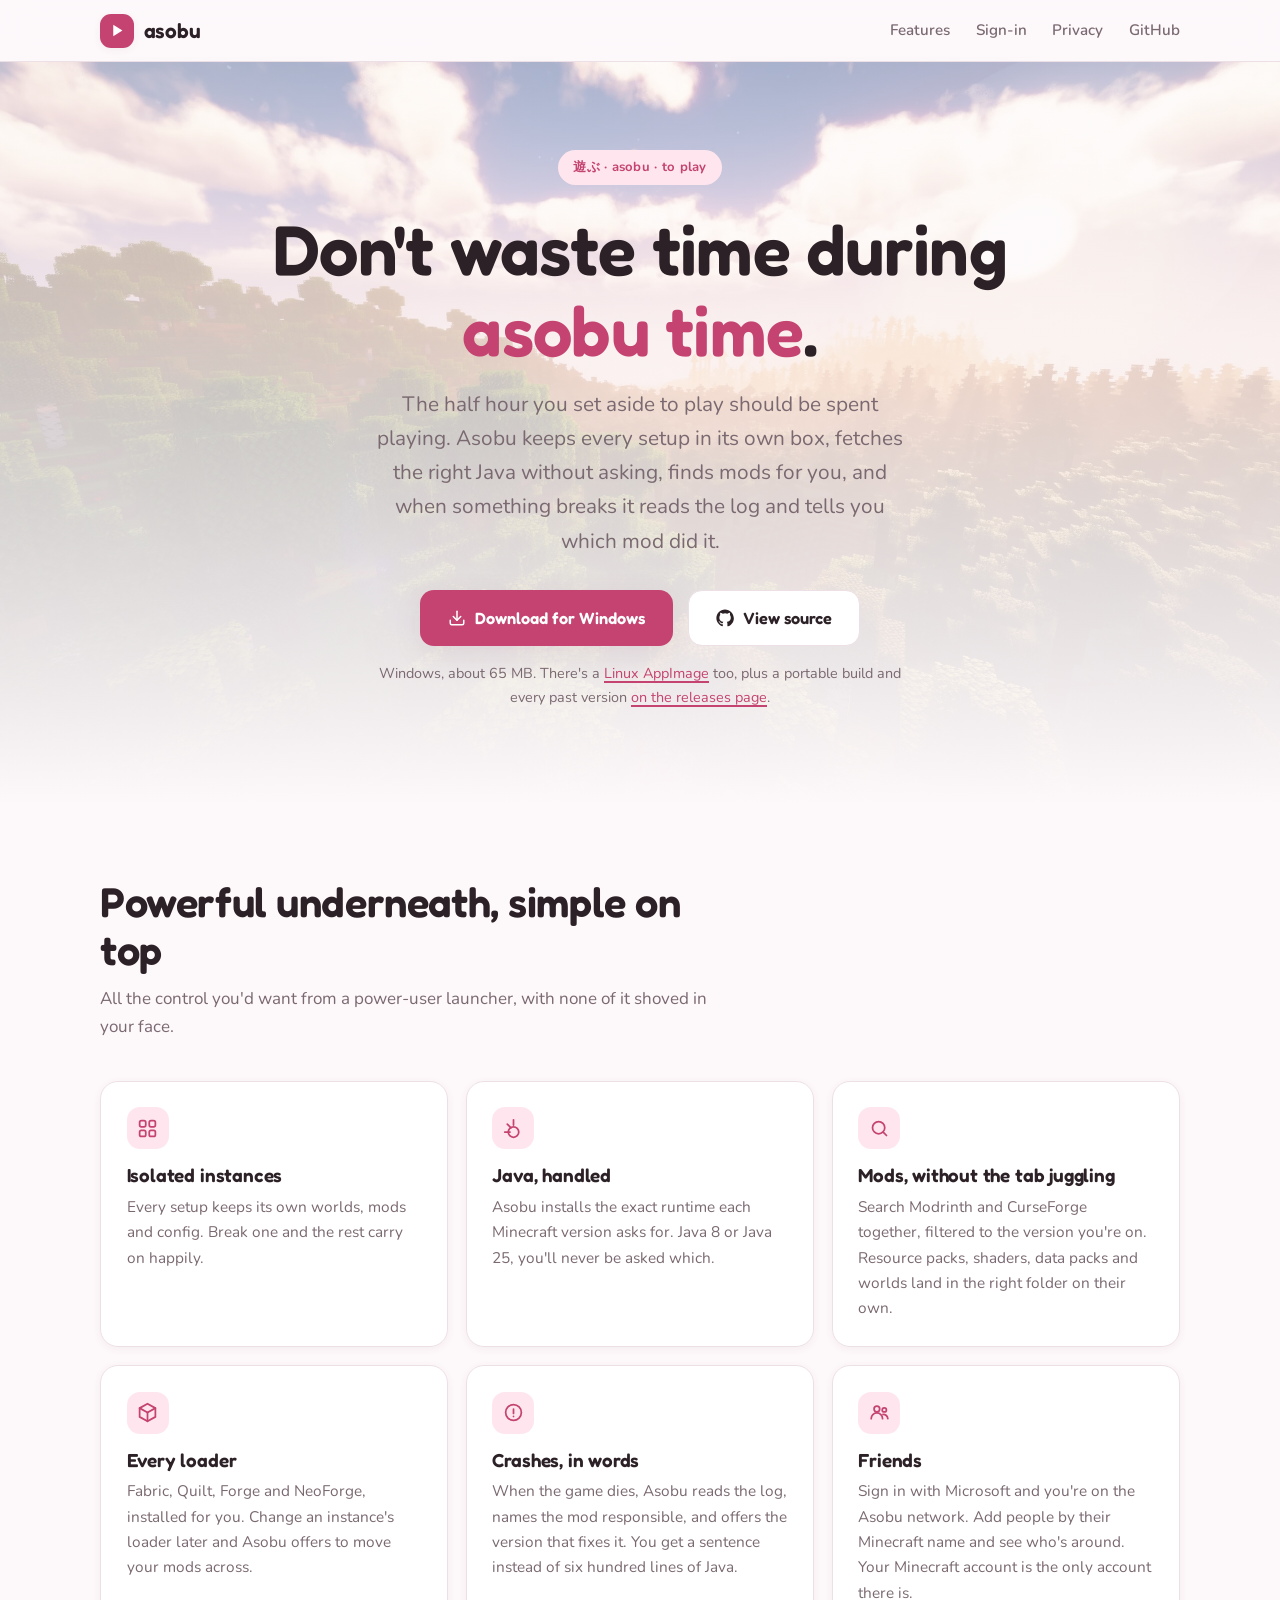
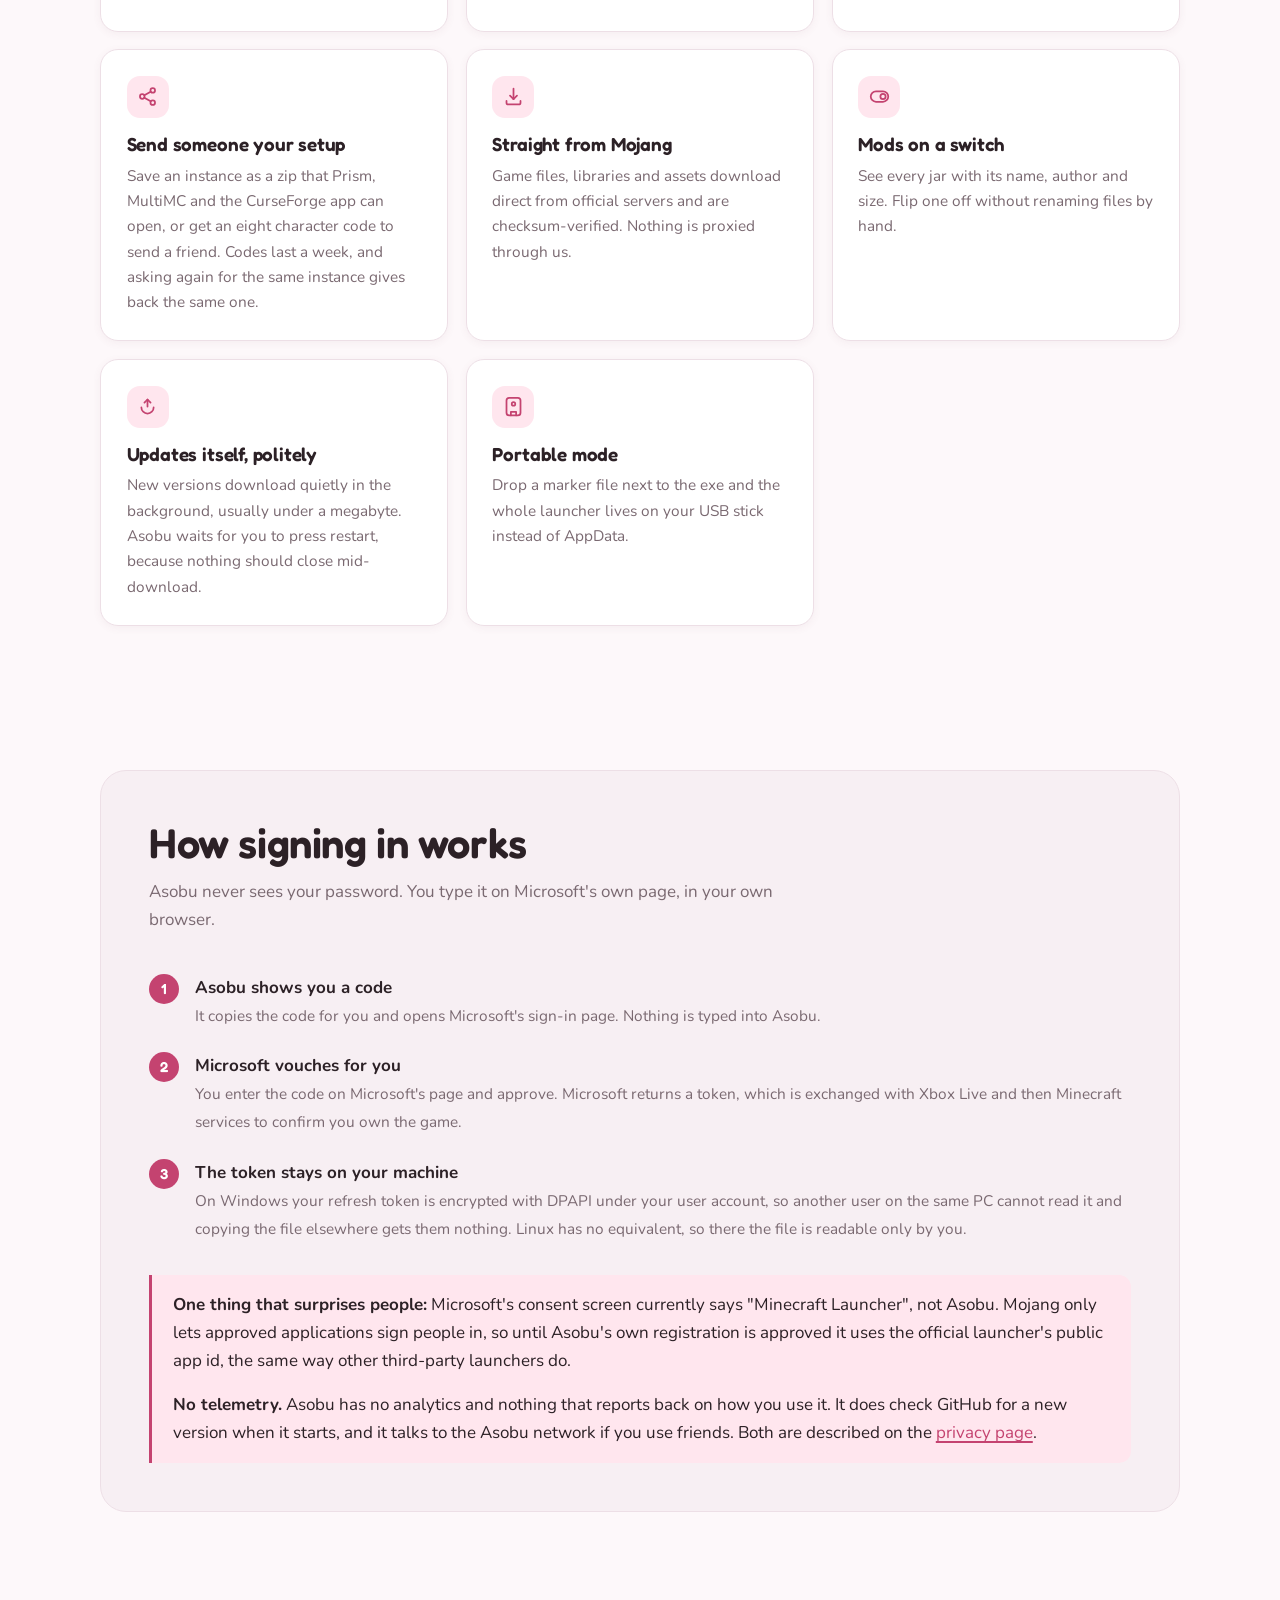
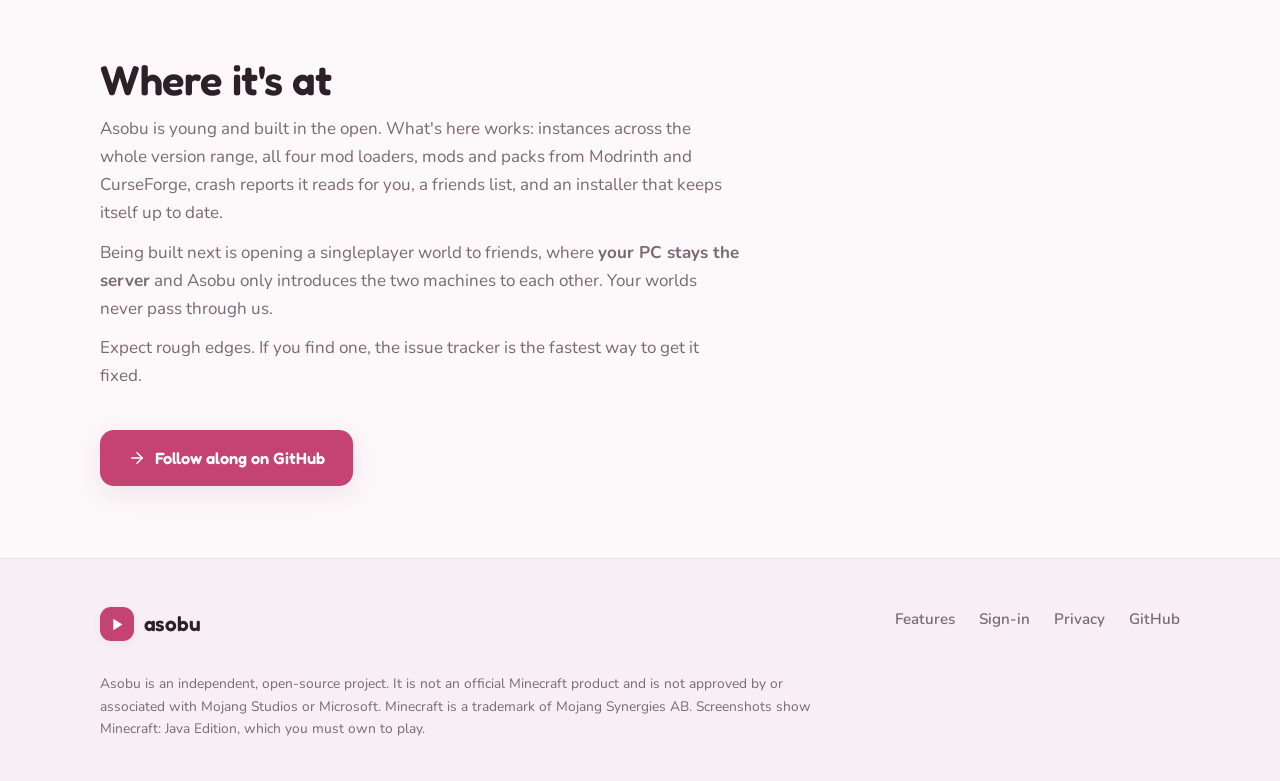
==== docs/index.html @ 46c6085a "Know what an instance already has, and stop offering it twice Nothing anywhere checked whether a mod" ====
<!doctype html>
<html lang="en">
<head>
<meta charset="utf-8">
<meta name="viewport" content="width=device-width, initial-scale=1">
<title>Asobu · a cute, capable Minecraft launcher</title>
<meta name="description" content="Asobu is a free, open-source Minecraft: Java Edition launcher for Windows and Linux. Isolated instances, every mod loader, mods from Modrinth and CurseForge, and crashes it explains instead of dumping on you.">
<meta property="og:title" content="Asobu · don't waste time during asobu time">
<meta property="og:description" content="Isolated instances, every mod loader, mods from Modrinth and CurseForge, and crashes explained in words. Free and open source.">
<meta property="og:type" content="website">
<link rel="stylesheet" href="style.css">
<link rel="icon" href="data:image/svg+xml,<svg xmlns='http://www.w3.org/2000/svg' viewBox='0 0 100 100'><text y='.9em' font-size='90'>🌸</text></svg>">
</head>
<body>

<div class="petals" aria-hidden="true">
  <span class="petal"></span><span class="petal"></span><span class="petal"></span><span class="petal"></span>
  <span class="petal"></span><span class="petal"></span><span class="petal"></span><span class="petal"></span>
</div>

<header class="site-header">
  <div class="wrap">
    <a class="brand" href="index.html">
      <span class="brand-mark" aria-hidden="true">
        <svg viewBox="0 0 24 24" fill="#fff"><path d="M6 4l13 8-13 8z"/></svg>
      </span>
      <span class="brand-name">asobu</span>
    </a>
    <nav class="nav">
      <a href="#features">Features</a>
      <a href="#signin">Sign-in</a>
      <a href="privacy.html">Privacy</a>
      <a href="https://github.com/Slavik-85/asobu">GitHub</a>
    </nav>
  </div>
</header>

<main>

  <section class="hero">
    <div class="hero-art" aria-hidden="true">
      <img src="assets/hero.webp" alt="">
    </div>
    <div class="wrap">
      <span class="badge rise">遊ぶ · asobu · to play</span>
      <h1 class="rise">Don't waste time during<br><span class="accent">asobu time</span>.</h1>
      <p class="tagline rise">
        The half hour you set aside to play should be spent playing. Asobu keeps every setup in its
        own box, fetches the right Java without asking, finds mods for you, and when something breaks
        it reads the log and tells you which mod did it.
      </p>
      <div class="hero-actions rise">
        <a class="btn btn-primary" href="https://github.com/Slavik-85/asobu/releases/latest/download/Asobu-win-Setup.exe">
          <svg viewBox="0 0 24 24" fill="none" stroke="currentColor" stroke-width="2" stroke-linecap="round" stroke-linejoin="round">
            <path d="M21 15v4a2 2 0 0 1-2 2H5a2 2 0 0 1-2-2v-4"/><polyline points="7 10 12 15 17 10"/><line x1="12" y1="15" x2="12" y2="3"/>
          </svg>
          Download for Windows
        </a>
        <a class="btn btn-ghost" href="https://github.com/Slavik-85/asobu">
          <svg viewBox="0 0 24 24" fill="currentColor"><path d="M12 .5C5.7.5.5 5.7.5 12c0 5.1 3.3 9.4 7.8 10.9.6.1.8-.2.8-.6v-2c-3.2.7-3.9-1.5-3.9-1.5-.5-1.3-1.3-1.7-1.3-1.7-1-.7.1-.7.1-.7 1.1.1 1.7 1.2 1.7 1.2 1 1.8 2.7 1.3 3.4 1 .1-.7.4-1.3.7-1.6-2.6-.3-5.3-1.3-5.3-5.8 0-1.3.5-2.3 1.2-3.1-.1-.3-.5-1.5.1-3.1 0 0 1-.3 3.3 1.2a11.4 11.4 0 0 1 6 0C17.4 4.7 18.4 5 18.4 5c.6 1.6.2 2.8.1 3.1.8.8 1.2 1.8 1.2 3.1 0 4.5-2.7 5.5-5.3 5.8.4.4.8 1.1.8 2.2v3.3c0 .4.2.7.8.6 4.6-1.5 7.8-5.8 7.8-10.9C23.5 5.7 18.3.5 12 .5z"/></svg>
          View source
        </a>
      </div>
      <p class="tagline rise" style="font-size:0.9rem;margin-top:1rem">
        Windows, about 65&nbsp;MB. There's a
        <a href="https://github.com/Slavik-85/asobu/releases/latest/download/Asobu.AppImage">Linux AppImage</a>
        too, plus a portable build and every past version
        <a href="https://github.com/Slavik-85/asobu/releases">on the releases page</a>.
      </p>
    </div>
  </section>

  <section id="features">
    <div class="wrap">
      <div class="section-head">
        <h2>Powerful underneath, simple on top</h2>
        <p>All the control you'd want from a power-user launcher, with none of it shoved in your face.</p>
      </div>

      <div class="grid">
        <article class="card">
          <div class="card-icon" aria-hidden="true">
            <svg viewBox="0 0 24 24" fill="none" stroke-width="2" stroke-linecap="round" stroke-linejoin="round"><rect x="3" y="3" width="7" height="7" rx="2"/><rect x="14" y="3" width="7" height="7" rx="2"/><rect x="3" y="14" width="7" height="7" rx="2"/><rect x="14" y="14" width="7" height="7" rx="2"/></svg>
          </div>
          <h3>Isolated instances</h3>
          <p>Every setup keeps its own worlds, mods and config. Break one and the rest carry on happily.</p>
        </article>

        <article class="card">
          <div class="card-icon" aria-hidden="true">
            <svg viewBox="0 0 24 24" fill="none" stroke-width="2" stroke-linecap="round" stroke-linejoin="round"><path d="M12 2v6"/><path d="m4.9 7 4.2 4.2"/><path d="M2 16h6"/><circle cx="12" cy="16" r="6"/></svg>
          </div>
          <h3>Java, handled</h3>
          <p>Asobu installs the exact runtime each Minecraft version asks for. Java 8 or Java 25, you'll never be asked which.</p>
        </article>

        <article class="card">
          <div class="card-icon" aria-hidden="true">
            <svg viewBox="0 0 24 24" fill="none" stroke-width="2" stroke-linecap="round" stroke-linejoin="round"><circle cx="11" cy="11" r="7"/><path d="m20 20-3.5-3.5"/></svg>
          </div>
          <h3>Mods, without the tab juggling</h3>
          <p>Search Modrinth and CurseForge together, filtered to the version you're on. Resource packs, shaders, data packs and worlds land in the right folder on their own.</p>
        </article>

        <article class="card">
          <div class="card-icon" aria-hidden="true">
            <svg viewBox="0 0 24 24" fill="none" stroke-width="2" stroke-linecap="round" stroke-linejoin="round"><path d="M12 2 3 7v10l9 5 9-5V7z"/><path d="M12 12 3 7"/><path d="m12 12 9-5"/><path d="M12 12v10"/></svg>
          </div>
          <h3>Every loader</h3>
          <p>Fabric, Quilt, Forge and NeoForge, installed for you. Change an instance's loader later and Asobu offers to move your mods across.</p>
        </article>

        <article class="card">
          <div class="card-icon" aria-hidden="true">
            <svg viewBox="0 0 24 24" fill="none" stroke-width="2" stroke-linecap="round" stroke-linejoin="round"><circle cx="12" cy="12" r="9"/><path d="M12 8v5"/><path d="M12 16.5v.01"/></svg>
          </div>
          <h3>Crashes, in words</h3>
          <p>When the game dies, Asobu reads the log, names the mod responsible, and offers the version that fixes it. You get a sentence instead of six hundred lines of Java.</p>
        </article>

        <article class="card">
          <div class="card-icon" aria-hidden="true">
            <svg viewBox="0 0 24 24" fill="none" stroke-width="2" stroke-linecap="round" stroke-linejoin="round"><circle cx="9" cy="8" r="3.2"/><path d="M2.5 19a6.5 6.5 0 0 1 13 0"/><circle cx="17.5" cy="9" r="2.4"/><path d="M16 14.2A5.6 5.6 0 0 1 21.5 19"/></svg>
          </div>
          <h3>Friends</h3>
          <p>Sign in with Microsoft and you're on the Asobu network. Add people by their Minecraft name and see who's around. Your Minecraft account is the only account there is.</p>
        </article>

        <article class="card">
          <div class="card-icon" aria-hidden="true">
            <svg viewBox="0 0 24 24" fill="none" stroke-width="2" stroke-linecap="round" stroke-linejoin="round"><circle cx="18" cy="5" r="2.6"/><circle cx="6" cy="12" r="2.6"/><circle cx="18" cy="19" r="2.6"/><path d="m8.4 10.7 7.2-4.2"/><path d="m8.4 13.3 7.2 4.2"/></svg>
          </div>
          <h3>Send someone your setup</h3>
          <p>Save an instance as a zip that Prism, MultiMC and the CurseForge app can open, or get an eight character code to send a friend. Codes last a week, and asking again for the same instance gives back the same one.</p>
        </article>

        <article class="card">
          <div class="card-icon" aria-hidden="true">
            <svg viewBox="0 0 24 24" fill="none" stroke-width="2" stroke-linecap="round" stroke-linejoin="round"><path d="M12 3v12"/><path d="m8 11 4 4 4-4"/><path d="M4 17v2a2 2 0 0 0 2 2h12a2 2 0 0 0 2-2v-2"/></svg>
          </div>
          <h3>Straight from Mojang</h3>
          <p>Game files, libraries and assets download direct from official servers and are checksum-verified. Nothing is proxied through us.</p>
        </article>

        <article class="card">
          <div class="card-icon" aria-hidden="true">
            <svg viewBox="0 0 24 24" fill="none" stroke-width="2" stroke-linecap="round" stroke-linejoin="round"><rect x="2" y="6" width="20" height="12" rx="6"/><circle cx="16" cy="12" r="3"/></svg>
          </div>
          <h3>Mods on a switch</h3>
          <p>See every jar with its name, author and size. Flip one off without renaming files by hand.</p>
        </article>

        <article class="card">
          <div class="card-icon" aria-hidden="true">
            <svg viewBox="0 0 24 24" fill="none" stroke-width="2" stroke-linecap="round" stroke-linejoin="round"><path d="M12 4v8"/><path d="m8.5 7.5 3.5-3.5 3.5 3.5"/><path d="M5 13a7 7 0 1 0 14 0"/></svg>
          </div>
          <h3>Updates itself, politely</h3>
          <p>New versions download quietly in the background, usually under a megabyte. Asobu waits for you to press restart, because nothing should close mid-download.</p>
        </article>

        <article class="card">
          <div class="card-icon" aria-hidden="true">
            <svg viewBox="0 0 24 24" fill="none" stroke-width="2" stroke-linecap="round" stroke-linejoin="round"><rect x="4" y="2" width="16" height="20" rx="3"/><path d="M9 22v-4h6v4"/><circle cx="12" cy="9" r="2"/></svg>
          </div>
          <h3>Portable mode</h3>
          <p>Drop a marker file next to the exe and the whole launcher lives on your USB stick instead of AppData.</p>
        </article>
      </div>
    </div>
  </section>

  <section id="signin">
    <div class="wrap">
      <div class="panel">
        <div class="section-head">
          <h2>How signing in works</h2>
          <p>Asobu never sees your password. You type it on Microsoft's own page, in your own browser.</p>
        </div>

        <ol class="steps">
          <li>
            <div>
              <strong>Asobu shows you a code</strong>
              <span>It copies the code for you and opens Microsoft's sign-in page. Nothing is typed into Asobu.</span>
            </div>
          </li>
          <li>
            <div>
              <strong>Microsoft vouches for you</strong>
              <span>You enter the code on Microsoft's page and approve. Microsoft returns a token, which is exchanged with Xbox Live and then Minecraft services to confirm you own the game.</span>
            </div>
          </li>
          <li>
            <div>
              <strong>The token stays on your machine</strong>
              <span>On Windows your refresh token is encrypted with DPAPI under your user account, so another user on the same PC cannot read it and copying the file elsewhere gets them nothing. Linux has no equivalent, so there the file is readable only by you.</span>
            </div>
          </li>
        </ol>

        <div class="note" style="margin-top:2rem">
          <p><strong>One thing that surprises people:</strong> Microsoft's consent screen currently says "Minecraft Launcher", not Asobu. Mojang only lets approved applications sign people in, so until Asobu's own registration is approved it uses the official launcher's public app id, the same way other third-party launchers do.</p>
          <p><strong>No telemetry.</strong> Asobu has no analytics and nothing that reports back on how you use it. It does check GitHub for a new version when it starts, and it talks to the Asobu network if you use friends. Both are described on the <a href="privacy.html">privacy page</a>.</p>
        </div>
      </div>
    </div>
  </section>

  <section id="status">
    <div class="wrap">
      <div class="section-head">
        <h2>Where it's at</h2>
        <p>
          Asobu is young and built in the open. What's here works: instances across the whole version
          range, all four mod loaders, mods and packs from Modrinth and CurseForge, crash reports it
          reads for you, a friends list, and an installer that keeps itself up to date.
        </p>
        <p>
          Being built next is opening a singleplayer world to friends, where <strong>your PC stays the
          server</strong> and Asobu only introduces the two machines to each other. Your worlds never
          pass through us.
        </p>
        <p>
          Expect rough edges. If you find one, the issue tracker is the fastest way to get it fixed.
        </p>
      </div>
      <a class="btn btn-primary" href="https://github.com/Slavik-85/asobu">
        <svg viewBox="0 0 24 24" fill="none" stroke="currentColor" stroke-width="2" stroke-linecap="round" stroke-linejoin="round"><path d="M5 12h14"/><path d="m12 5 7 7-7 7"/></svg>
        Follow along on GitHub
      </a>
    </div>
  </section>

</main>

<footer class="site-footer">
  <div class="wrap">
    <div class="footer-top">
      <a class="brand" href="index.html">
        <span class="brand-mark" aria-hidden="true">
          <svg viewBox="0 0 24 24" fill="#fff"><path d="M6 4l13 8-13 8z"/></svg>
        </span>
        <span class="brand-name">asobu</span>
      </a>
      <nav class="footer-links">
        <a href="#features">Features</a>
        <a href="#signin">Sign-in</a>
        <a href="privacy.html">Privacy</a>
        <a href="https://github.com/Slavik-85/asobu">GitHub</a>
      </nav>
    </div>
    <p class="disclaimer">
      Asobu is an independent, open-source project. It is not an official Minecraft product and is not
      approved by or associated with Mojang Studios or Microsoft. Minecraft is a trademark of Mojang
      Synergies AB. Screenshots show Minecraft: Java Edition, which you must own to play.
    </p>
  </div>
</footer>

</body>
</html>
---- docs/style.css ----
/* ==========================================================================
   Asobu — sakura theme
   Palette is lifted straight from the launcher so the site and the app read as
   one product. Accent is deliberately deeper than blossom pink so white text on
   it clears WCAG AA; the soft petal tint lives in --accent-soft.
   ========================================================================== */

@import url('https://fonts.googleapis.com/css2?family=Fredoka:wght@400;500;600;700&family=Nunito:wght@400;500;600;700&display=swap');

:root {
  --bg:           #FDF8FA;
  --bg-alt:       #F7EFF3;
  --surface:      #FFFFFF;
  --border:       #EDDFE6;
  --text:         #2C2126;
  --muted:        #7A6971;
  --accent:       #C44370;
  --accent-hover: #AE3A63;
  --accent-soft:  #FFE6EE;
  --on-accent:    #FFFFFF;

  --radius-sm: 12px;
  --radius:    18px;
  --radius-lg: 26px;

  /* Soft-UI depth: shadows that lift without the muddy neumorphic look. */
  --shadow-sm: 0 2px 8px rgba(120, 60, 85, 0.06);
  --shadow:    0 8px 28px rgba(120, 60, 85, 0.10);
  --shadow-lg: 0 22px 60px rgba(120, 60, 85, 0.16);

  --display: 'Fredoka', ui-rounded, system-ui, sans-serif;
  --body:    'Nunito', system-ui, sans-serif;

  --page: 1080px;
}

@media (prefers-color-scheme: dark) {
  :root {
    --bg:           #161114;
    --bg-alt:       #1B1519;
    --surface:      #201A1E;
    --border:       #342B30;
    --text:         #F4EEF0;
    --muted:        #A2939A;
    --accent:       #FF9EC0;
    --accent-hover: #FFB6D0;
    --accent-soft:  #3B222B;
    --on-accent:    #2A1620;

    --shadow-sm: 0 2px 8px rgba(0, 0, 0, 0.32);
    --shadow:    0 8px 28px rgba(0, 0, 0, 0.42);
    --shadow-lg: 0 22px 60px rgba(0, 0, 0, 0.55);
  }
}

*, *::before, *::after { box-sizing: border-box; }

html { scroll-behavior: smooth; }

body {
  margin: 0;
  background: var(--bg);
  color: var(--text);
  font-family: var(--body);
  font-size: 17px;
  line-height: 1.65;
  -webkit-font-smoothing: antialiased;
  overflow-x: hidden;
}

h1, h2, h3, .brand-name {
  font-family: var(--display);
  font-weight: 600;
  line-height: 1.15;
  letter-spacing: -0.01em;
  margin: 0;
}

h1 { font-size: clamp(2.6rem, 6vw, 4.4rem); }
h2 { font-size: clamp(1.8rem, 3.4vw, 2.6rem); }
h3 { font-size: 1.18rem; }

p { margin: 0 0 1rem; }
a { color: var(--accent); text-decoration-thickness: 1.5px; text-underline-offset: 3px; }

.wrap { width: min(100% - 2.5rem, var(--page)); margin-inline: auto; }

/* Keyboard focus must stay obvious everywhere. */
:focus-visible {
  outline: 3px solid var(--accent);
  outline-offset: 3px;
  border-radius: 6px;
}

/* ---------- petals ------------------------------------------------------- */

.petals { position: fixed; inset: 0; pointer-events: none; z-index: 0; overflow: hidden; }

.petal {
  position: absolute;
  top: -8vh;
  width: 14px; height: 13px;
  background: var(--accent);
  opacity: 0.30;
  /* Lopsided radii read as a petal rather than a circle. */
  border-radius: 100% 0 100% 0;
  animation: fall linear infinite;
}

@keyframes fall {
  0%   { transform: translateY(-10vh) translateX(0) rotate(0deg); }
  100% { transform: translateY(112vh) translateX(14vw) rotate(420deg); }
}

.petal:nth-child(1) { left:  4%; animation-duration: 15s; animation-delay:  0s;   transform: scale(0.8); }
.petal:nth-child(2) { left: 18%; animation-duration: 19s; animation-delay: -4s;   opacity: 0.20; }
.petal:nth-child(3) { left: 31%; animation-duration: 13s; animation-delay: -8s;   transform: scale(0.6); }
.petal:nth-child(4) { left: 46%; animation-duration: 21s; animation-delay: -2s;   opacity: 0.16; }
.petal:nth-child(5) { left: 58%; animation-duration: 16s; animation-delay: -11s;  transform: scale(0.9); }
.petal:nth-child(6) { left: 71%; animation-duration: 24s; animation-delay: -6s;   opacity: 0.22; }
.petal:nth-child(7) { left: 84%; animation-duration: 17s; animation-delay: -14s;  transform: scale(0.7); }
.petal:nth-child(8) { left: 93%; animation-duration: 20s; animation-delay: -9s;   opacity: 0.18; }

/* ---------- header ------------------------------------------------------- */

.site-header {
  position: sticky; top: 0; z-index: 20;
  backdrop-filter: blur(14px);
  background: color-mix(in srgb, var(--bg) 82%, transparent);
  border-bottom: 1px solid var(--border);
}

.site-header .wrap {
  display: flex; align-items: center; gap: 1.5rem;
  padding: 0.85rem 0;
}

.brand { display: flex; align-items: center; gap: 0.6rem; text-decoration: none; color: var(--text); }
.brand-mark {
  width: 34px; height: 34px; border-radius: 11px;
  background: var(--accent);
  display: grid; place-items: center;
  box-shadow: var(--shadow-sm);
}
.brand-mark svg { width: 17px; height: 17px; }
.brand-name { font-size: 1.3rem; }

.nav { margin-left: auto; display: flex; align-items: center; gap: 1.6rem; }
.nav a { color: var(--muted); text-decoration: none; font-weight: 600; font-size: 0.95rem; transition: color 200ms ease; }
.nav a:hover { color: var(--text); }

/* ---------- buttons ------------------------------------------------------ */

.btn {
  display: inline-flex; align-items: center; gap: 0.55rem;
  padding: 0.85rem 1.7rem;
  border-radius: 14px;
  font-family: var(--display);
  font-weight: 600; font-size: 1.02rem;
  text-decoration: none;
  cursor: pointer;
  border: 1px solid transparent;
  transition: background 220ms ease, border-color 220ms ease, transform 220ms ease, box-shadow 220ms ease;
}
.btn svg { width: 18px; height: 18px; }

.btn-primary { background: var(--accent); color: var(--on-accent); box-shadow: var(--shadow); }
.btn-primary:hover { background: var(--accent-hover); transform: translateY(-2px); box-shadow: var(--shadow-lg); }

.btn-ghost { background: var(--surface); color: var(--text); border-color: var(--border); }
.btn-ghost:hover { border-color: var(--accent); transform: translateY(-2px); }

/* ---------- hero --------------------------------------------------------- */

.hero { position: relative; padding: 5.5rem 0 4rem; text-align: center; overflow: hidden; }

.hero-art { position: absolute; inset: 0; z-index: -1; }
.hero-art img { width: 100%; height: 100%; object-fit: cover; }

/* Zero-alpha stop carries the page background's own RGB. A bare "transparent"
   is transparent *white*, so the image would haze out through grey on the way. */
.hero-art::after {
  content: '';
  position: absolute; inset: 0;
  background:
    linear-gradient(to bottom,
      color-mix(in srgb, var(--bg) 62%, transparent) 0%,
      color-mix(in srgb, var(--bg) 78%, transparent) 45%,
      var(--bg) 100%);
}

.hero h1 { margin-bottom: 1rem; }
.hero h1 .accent { color: var(--accent); }

.tagline { font-size: clamp(1.05rem, 2vw, 1.3rem); color: var(--muted); max-width: 34rem; margin: 0 auto 2rem; }

.hero-actions { display: flex; gap: 0.9rem; justify-content: center; flex-wrap: wrap; }

.badge {
  display: inline-flex; align-items: center; gap: 0.5rem;
  background: var(--accent-soft); color: var(--accent);
  padding: 0.4rem 0.95rem; border-radius: 999px;
  font-weight: 700; font-size: 0.82rem; letter-spacing: 0.02em;
  margin-bottom: 1.5rem;
}

/* Staggered entrance — one orchestrated moment beats scattered micro-motion. */
.rise { animation: rise 700ms cubic-bezier(0.22, 1, 0.36, 1) backwards; }
.rise:nth-child(1) { animation-delay: 60ms; }
.rise:nth-child(2) { animation-delay: 150ms; }
.rise:nth-child(3) { animation-delay: 240ms; }
.rise:nth-child(4) { animation-delay: 330ms; }

@keyframes rise { from { opacity: 0; transform: translateY(22px); } to { opacity: 1; transform: none; } }

/* ---------- sections ----------------------------------------------------- */

section { position: relative; z-index: 1; padding: 4.5rem 0; }

.section-head { max-width: 40rem; margin-bottom: 2.5rem; }
.section-head p { color: var(--muted); margin: 0.7rem 0 0; }

.grid { display: grid; gap: 1.1rem; grid-template-columns: repeat(auto-fit, minmax(260px, 1fr)); }

.card {
  background: var(--surface);
  border: 1px solid var(--border);
  border-radius: var(--radius);
  padding: 1.6rem;
  box-shadow: var(--shadow-sm);
  transition: transform 220ms ease, box-shadow 220ms ease, border-color 220ms ease;
}
.card:hover { transform: translateY(-3px); box-shadow: var(--shadow); border-color: color-mix(in srgb, var(--accent) 45%, var(--border)); }

.card-icon {
  width: 42px; height: 42px; border-radius: 13px;
  background: var(--accent-soft);
  display: grid; place-items: center;
  margin-bottom: 1rem;
}
.card-icon svg { width: 21px; height: 21px; stroke: var(--accent); }
.card h3 { margin-bottom: 0.45rem; }
.card p { color: var(--muted); font-size: 0.96rem; margin: 0; }

.panel {
  background: var(--bg-alt);
  border: 1px solid var(--border);
  border-radius: var(--radius-lg);
  padding: clamp(1.8rem, 4vw, 3rem);
}

.steps { list-style: none; margin: 0; padding: 0; display: grid; gap: 1.4rem; counter-reset: step; }
.steps li { display: flex; gap: 1rem; align-items: flex-start; }
.steps li::before {
  counter-increment: step; content: counter(step);
  flex: 0 0 auto;
  width: 30px; height: 30px; border-radius: 50%;
  background: var(--accent); color: var(--on-accent);
  display: grid; place-items: center;
  font-family: var(--display); font-weight: 600; font-size: 0.9rem;
}
.steps strong { display: block; }
.steps span { color: var(--muted); font-size: 0.96rem; }

.note {
  border-left: 3px solid var(--accent);
  background: var(--accent-soft);
  padding: 1rem 1.3rem;
  border-radius: 0 var(--radius-sm) var(--radius-sm) 0;
  color: var(--text);
}
.note p:last-child { margin-bottom: 0; }

/* ---------- prose (privacy page) ---------------------------------------- */

.prose { max-width: 46rem; }
.prose h2 { margin: 2.6rem 0 0.8rem; }
.prose h2:first-of-type { margin-top: 1.5rem; }
.prose h3 { color: var(--accent); margin-bottom: 0.5rem; }
.prose code {
  font-family: ui-monospace, SFMono-Regular, Menlo, monospace;
  font-size: 0.88em;
  background: var(--accent-soft);
  padding: 0.15em 0.45em;
  border-radius: 6px;
}
.prose ul { color: var(--muted); padding-left: 1.2rem; }
.prose li { margin-bottom: 0.5rem; }
.prose .lede { font-size: 1.1rem; color: var(--muted); }

/* ---------- footer ------------------------------------------------------- */

.site-footer {
  border-top: 1px solid var(--border);
  background: var(--bg-alt);
  padding: 3rem 0 2.5rem;
  position: relative; z-index: 1;
}
.footer-top { display: flex; flex-wrap: wrap; gap: 2rem; justify-content: space-between; margin-bottom: 2rem; }
.footer-links { display: flex; gap: 1.5rem; flex-wrap: wrap; }
.footer-links a { color: var(--muted); text-decoration: none; font-weight: 600; font-size: 0.95rem; }
.footer-links a:hover { color: var(--accent); }
.disclaimer { color: var(--muted); font-size: 0.86rem; max-width: 46rem; margin: 0; }

/* ---------- motion preference ------------------------------------------- */

@media (prefers-reduced-motion: reduce) {
  html { scroll-behavior: auto; }
  .petals { display: none; }
  *, *::before, *::after {
    animation-duration: 0.001ms !important;
    animation-iteration-count: 1 !important;
    transition-duration: 0.001ms !important;
  }
}
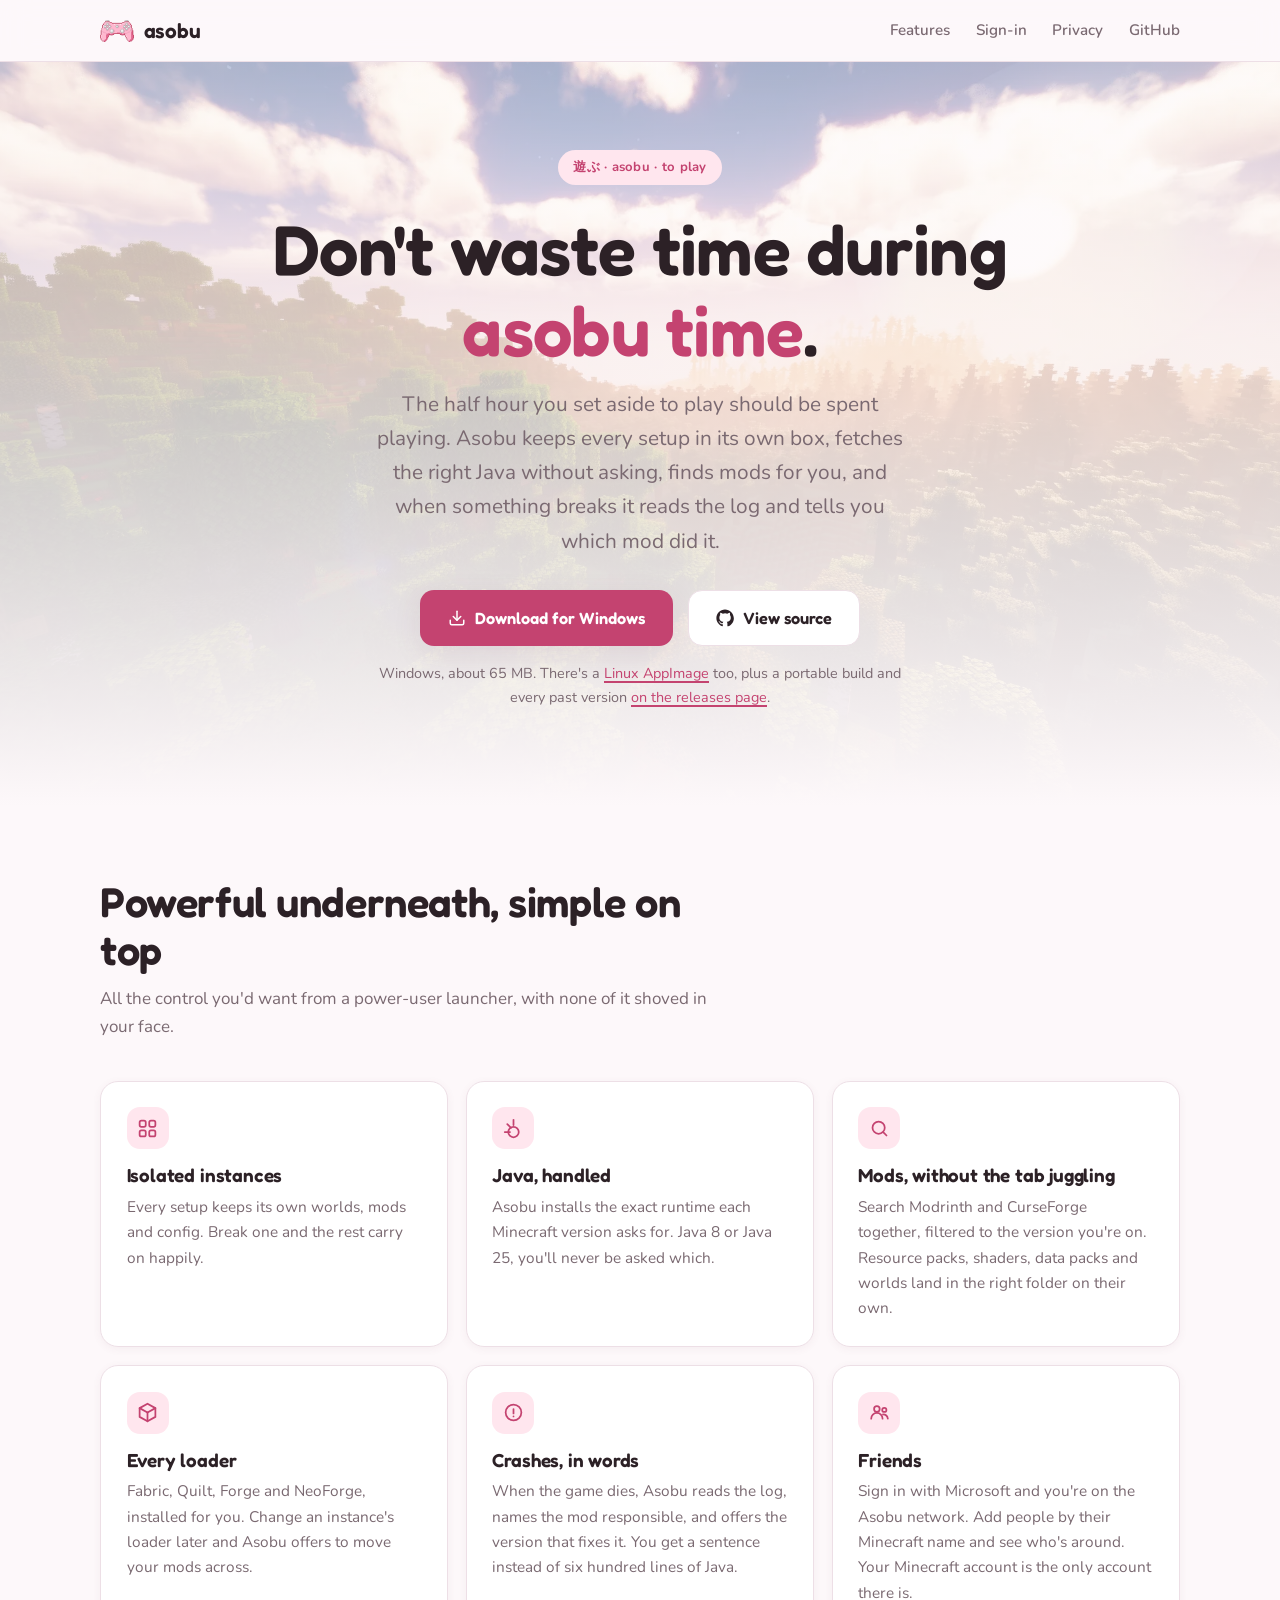
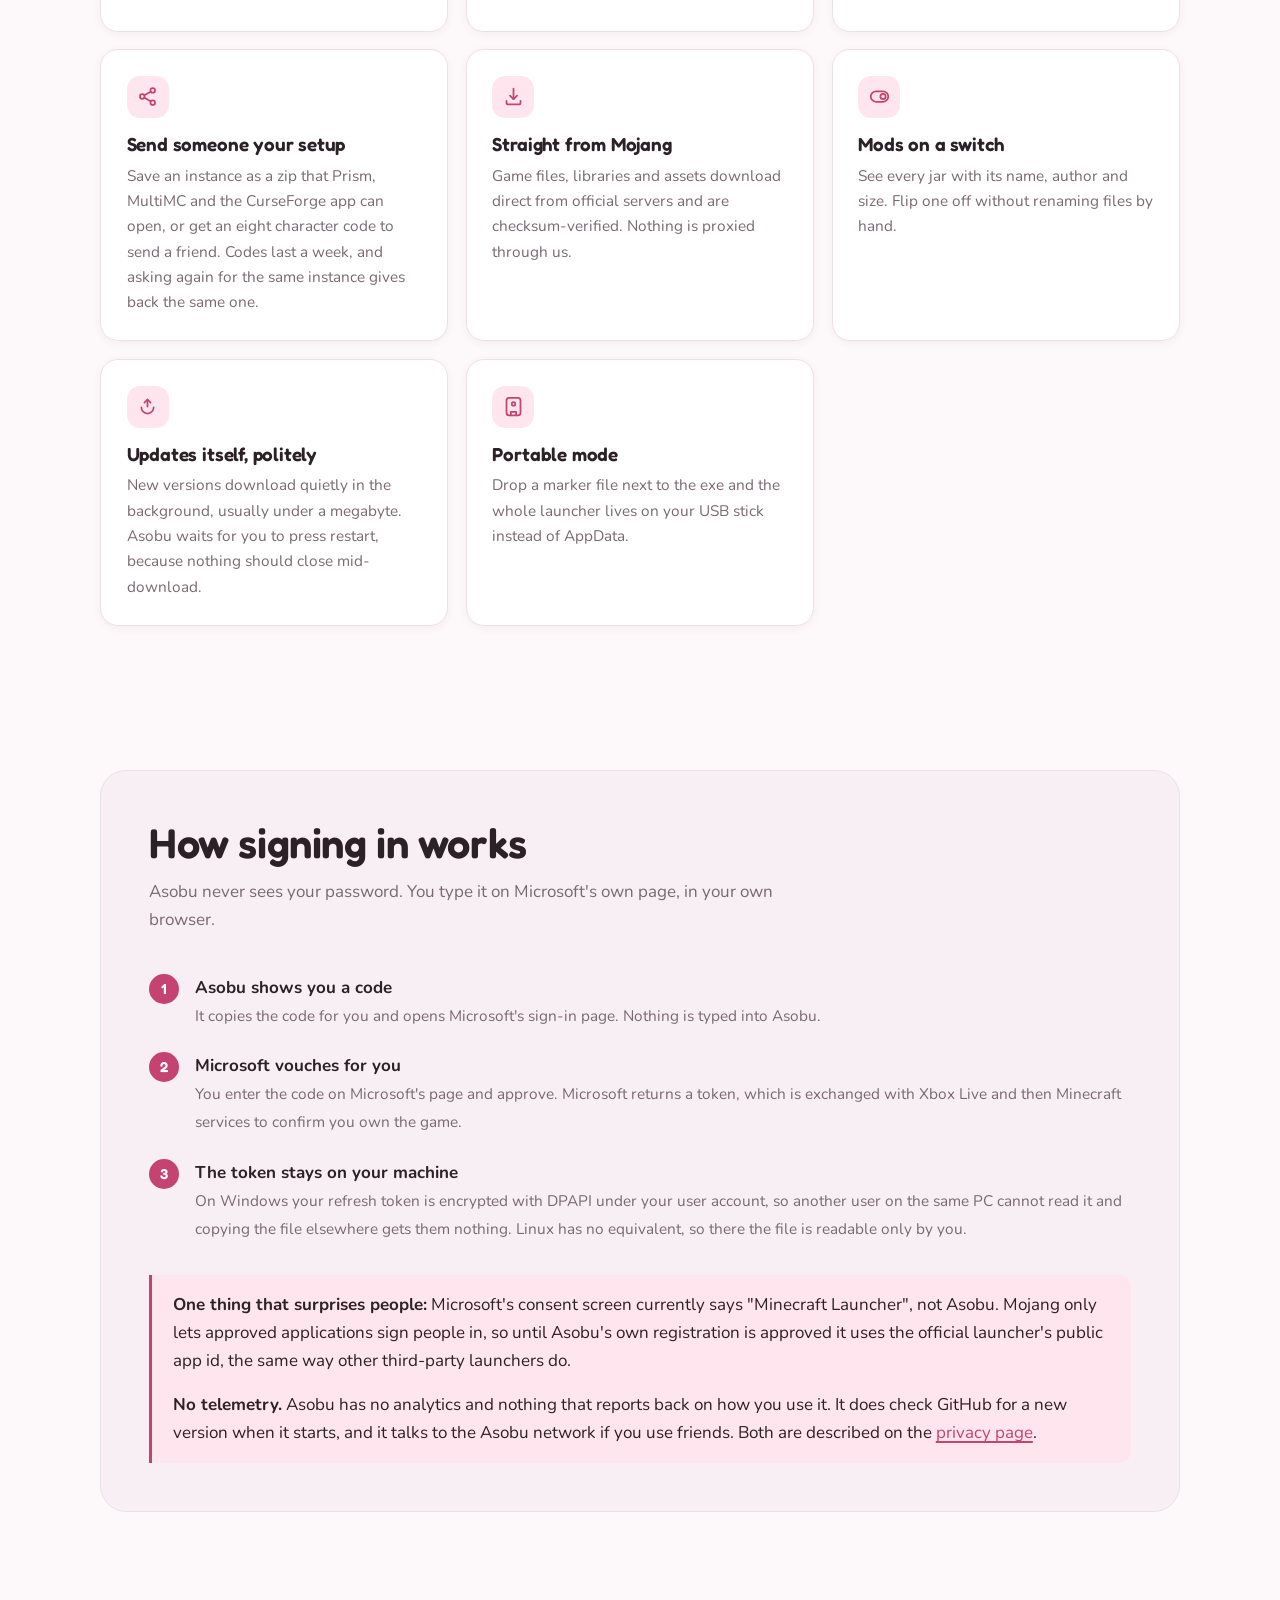
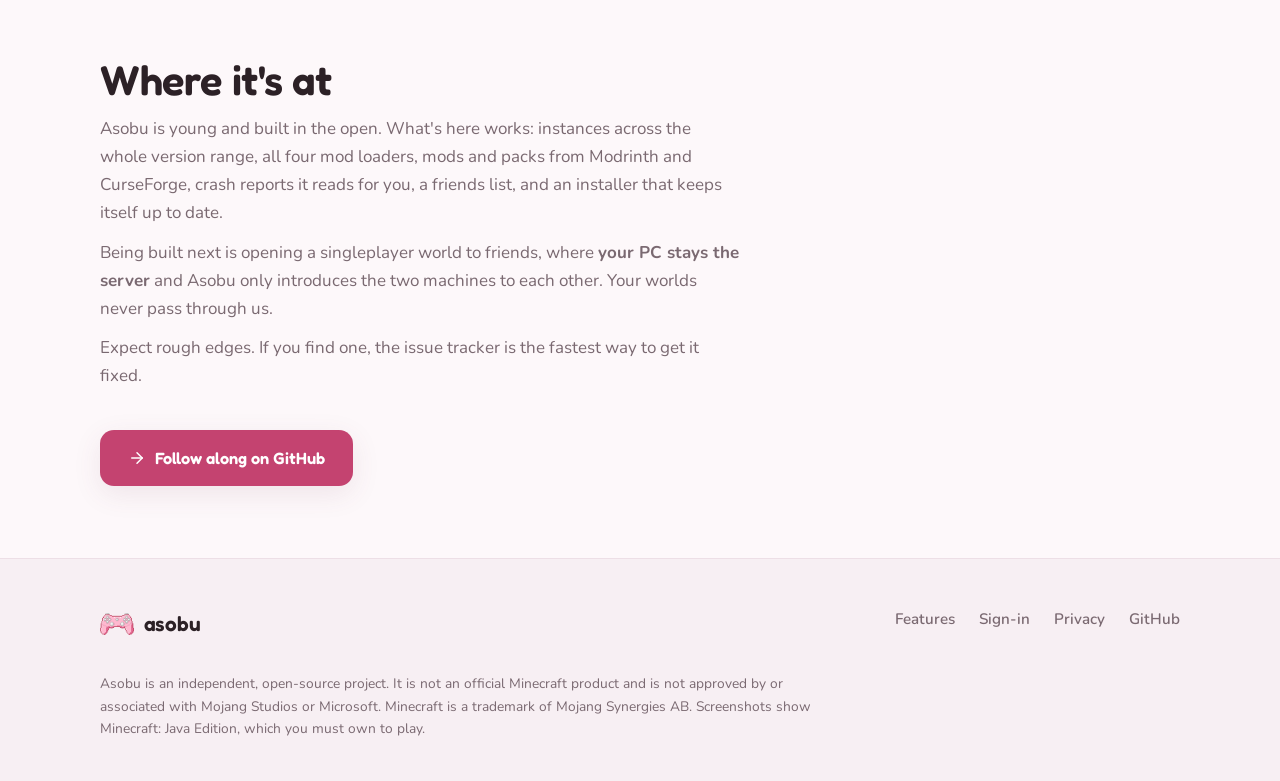
==== commit 22d95796: "Wear the gamepad in the sidebar and on the website The sidebar and the site header both drew a play " ====
--- a/docs/index.html
+++ b/docs/index.html
@@ -9,7 +9,7 @@
 <meta property="og:description" content="Isolated instances, every mod loader, mods from Modrinth and CurseForge, and crashes explained in words. Free and open source.">
 <meta property="og:type" content="website">
 <link rel="stylesheet" href="style.css">
-<link rel="icon" href="data:image/svg+xml,<svg xmlns='http://www.w3.org/2000/svg' viewBox='0 0 100 100'><text y='.9em' font-size='90'>🌸</text></svg>">
+<link rel="icon" href="assets/asobu.png" type="image/png">
 </head>
 <body>
 
@@ -22,7 +22,7 @@
   <div class="wrap">
     <a class="brand" href="index.html">
       <span class="brand-mark" aria-hidden="true">
-        <svg viewBox="0 0 24 24" fill="#fff"><path d="M6 4l13 8-13 8z"/></svg>
+        <img src="assets/asobu.png" alt="" width="256" height="256" decoding="async">
       </span>
       <span class="brand-name">asobu</span>
     </a>
@@ -238,7 +238,7 @@
     <div class="footer-top">
       <a class="brand" href="index.html">
         <span class="brand-mark" aria-hidden="true">
-          <svg viewBox="0 0 24 24" fill="#fff"><path d="M6 4l13 8-13 8z"/></svg>
+          <img src="assets/asobu.png" alt="" width="256" height="256" decoding="async">
         </span>
         <span class="brand-name">asobu</span>
       </a>
--- a/docs/style.css
+++ b/docs/style.css
@@ -136,13 +136,14 @@
 }
 
 .brand { display: flex; align-items: center; gap: 0.6rem; text-decoration: none; color: var(--text); }
+/* The launcher's own icon, so it arrives with its colour and its shape already on it — no
+   tinted square behind it, which would only put pink on pink. The box stays square because the
+   artwork is; the gamepad inside it is wider than it is tall and sits centred in its own room. */
 .brand-mark {
-  width: 34px; height: 34px; border-radius: 11px;
-  background: var(--accent);
+  width: 34px; height: 34px;
   display: grid; place-items: center;
-  box-shadow: var(--shadow-sm);
-}
-.brand-mark svg { width: 17px; height: 17px; }
+}
+.brand-mark img { width: 100%; height: 100%; }
 .brand-name { font-size: 1.3rem; }
 
 .nav { margin-left: auto; display: flex; align-items: center; gap: 1.6rem; }
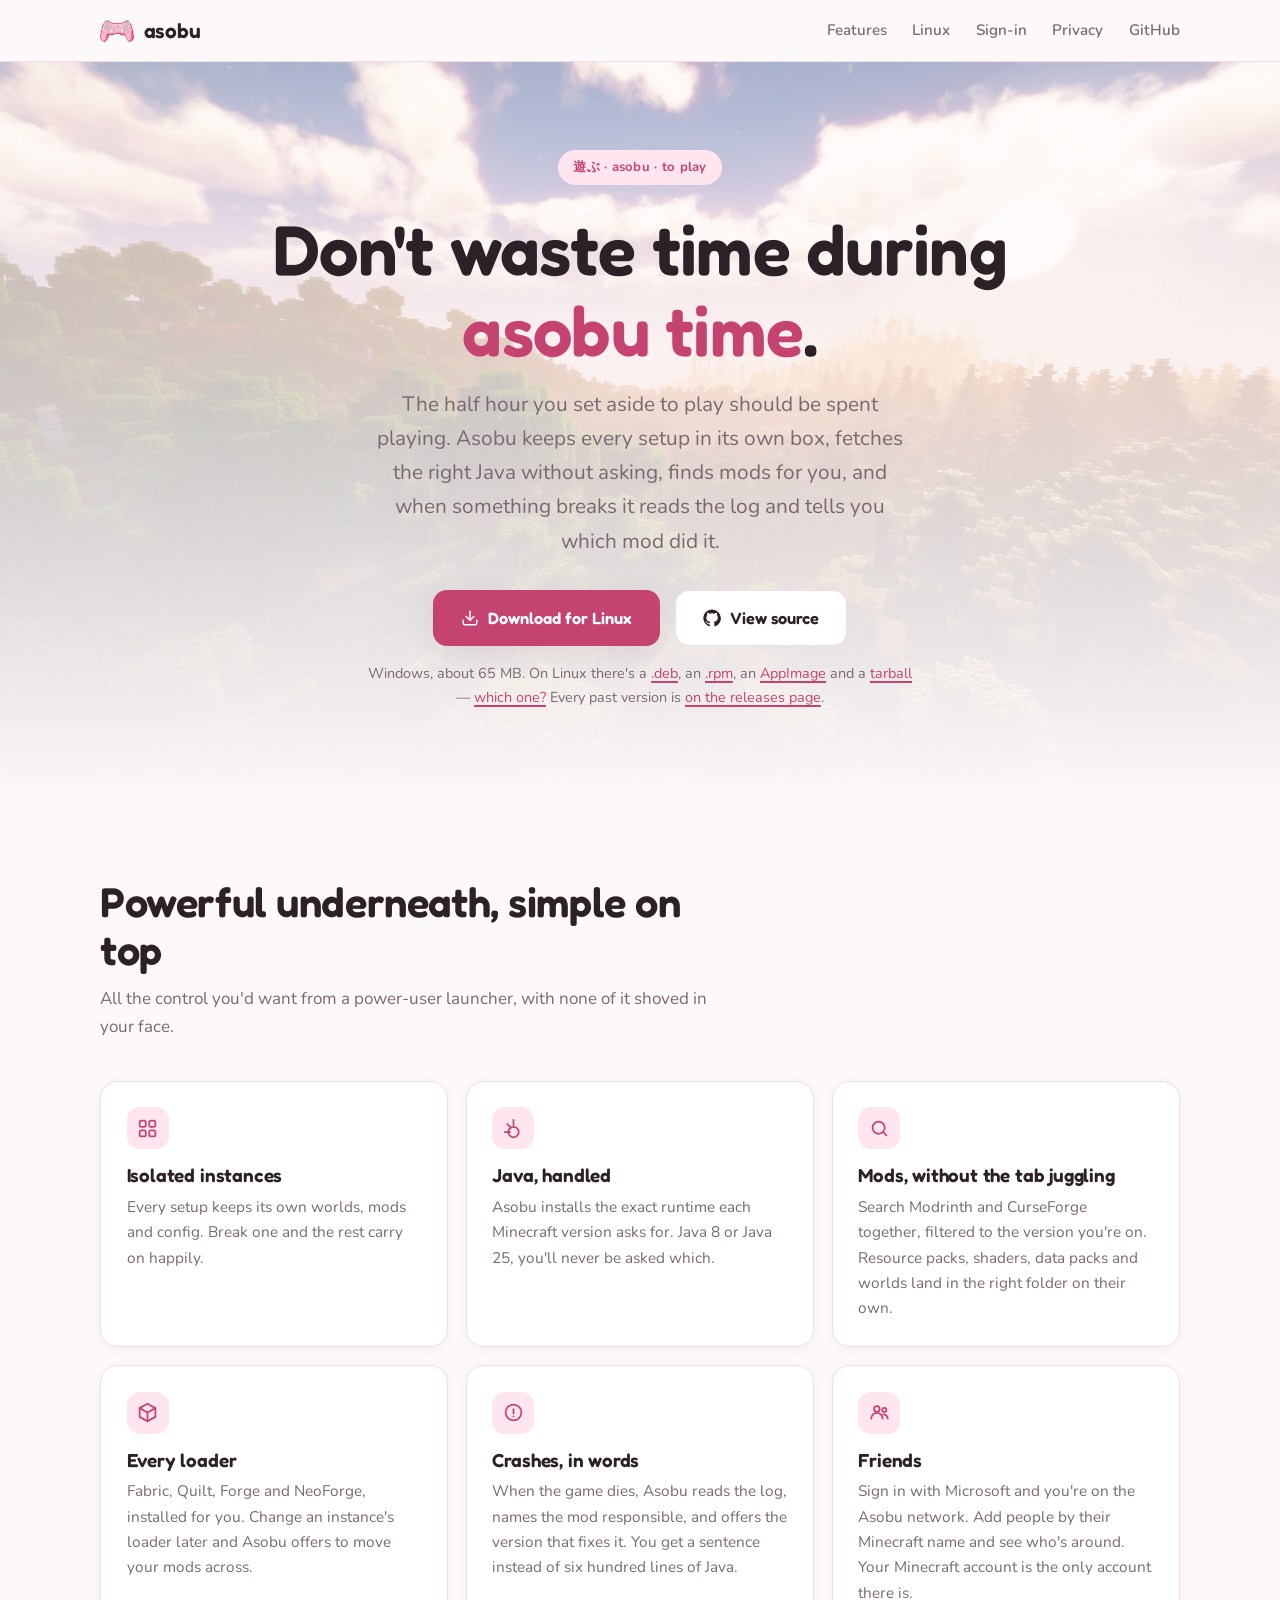
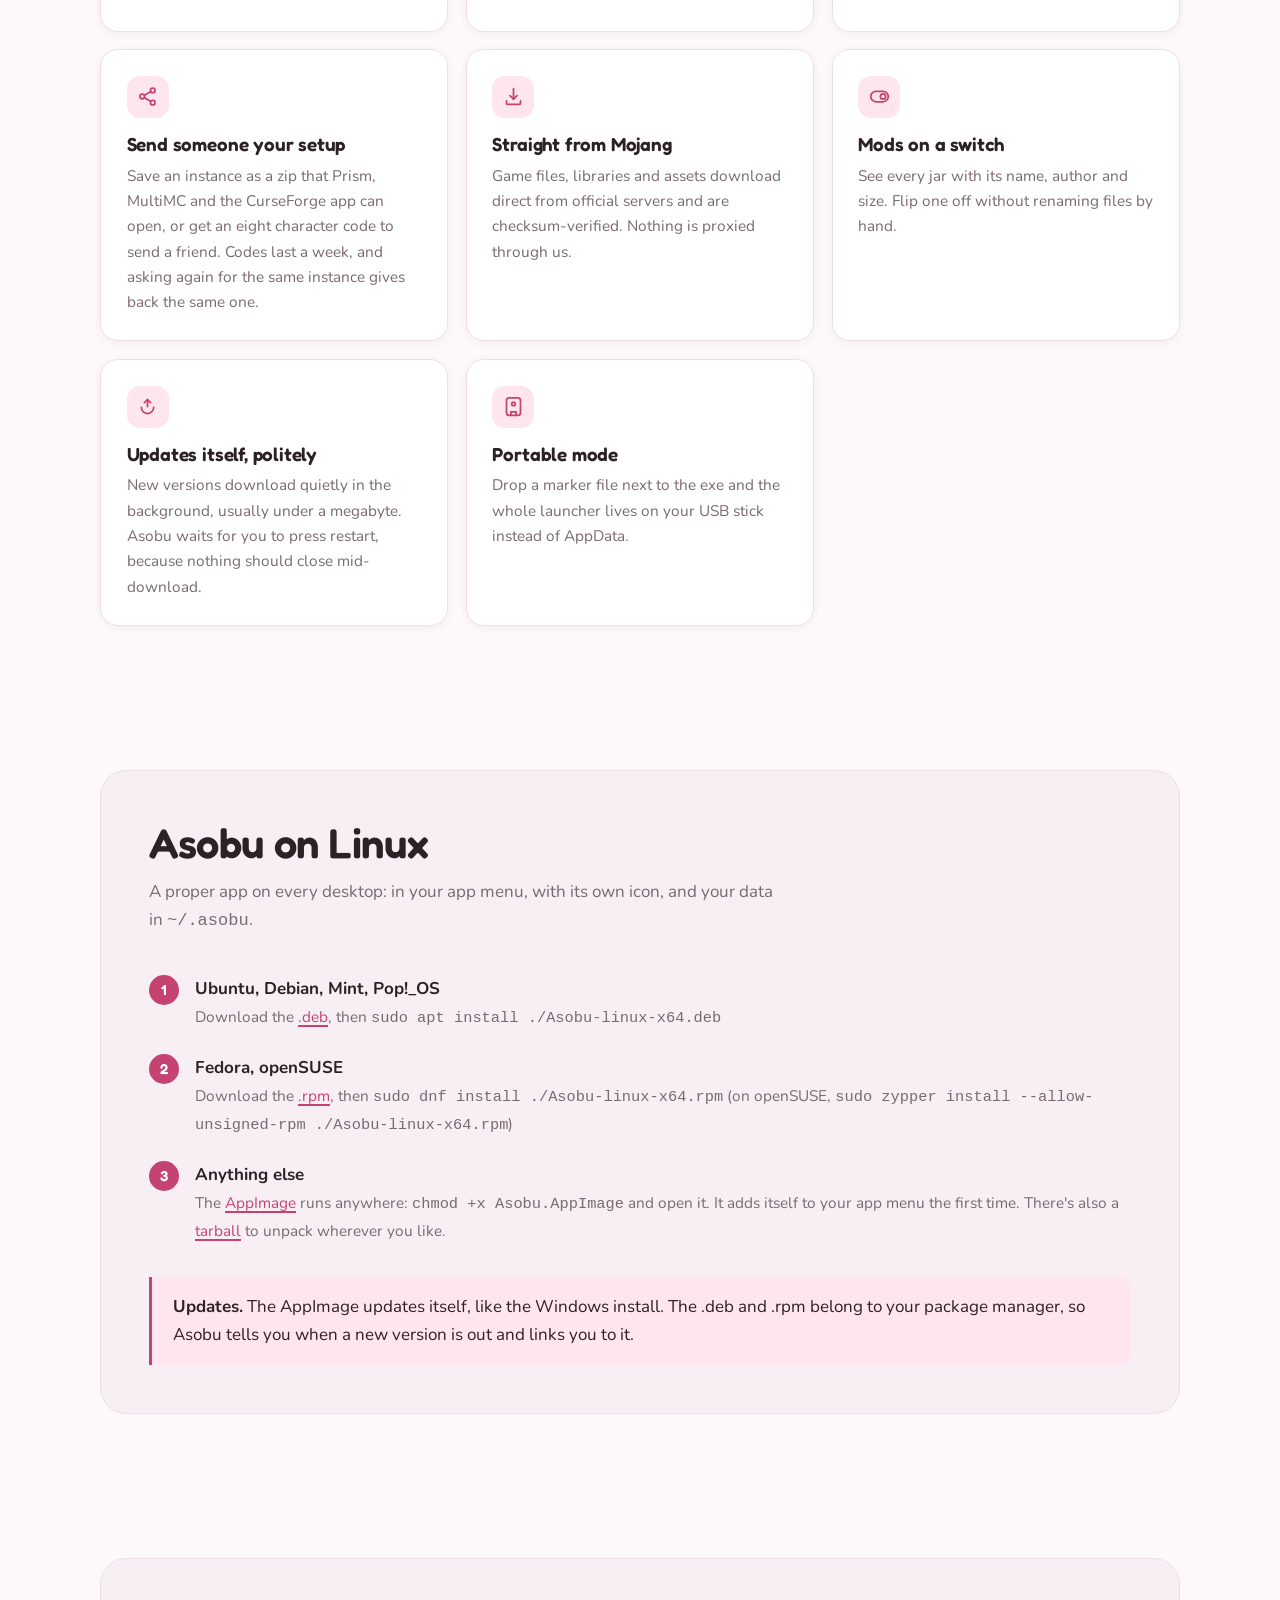
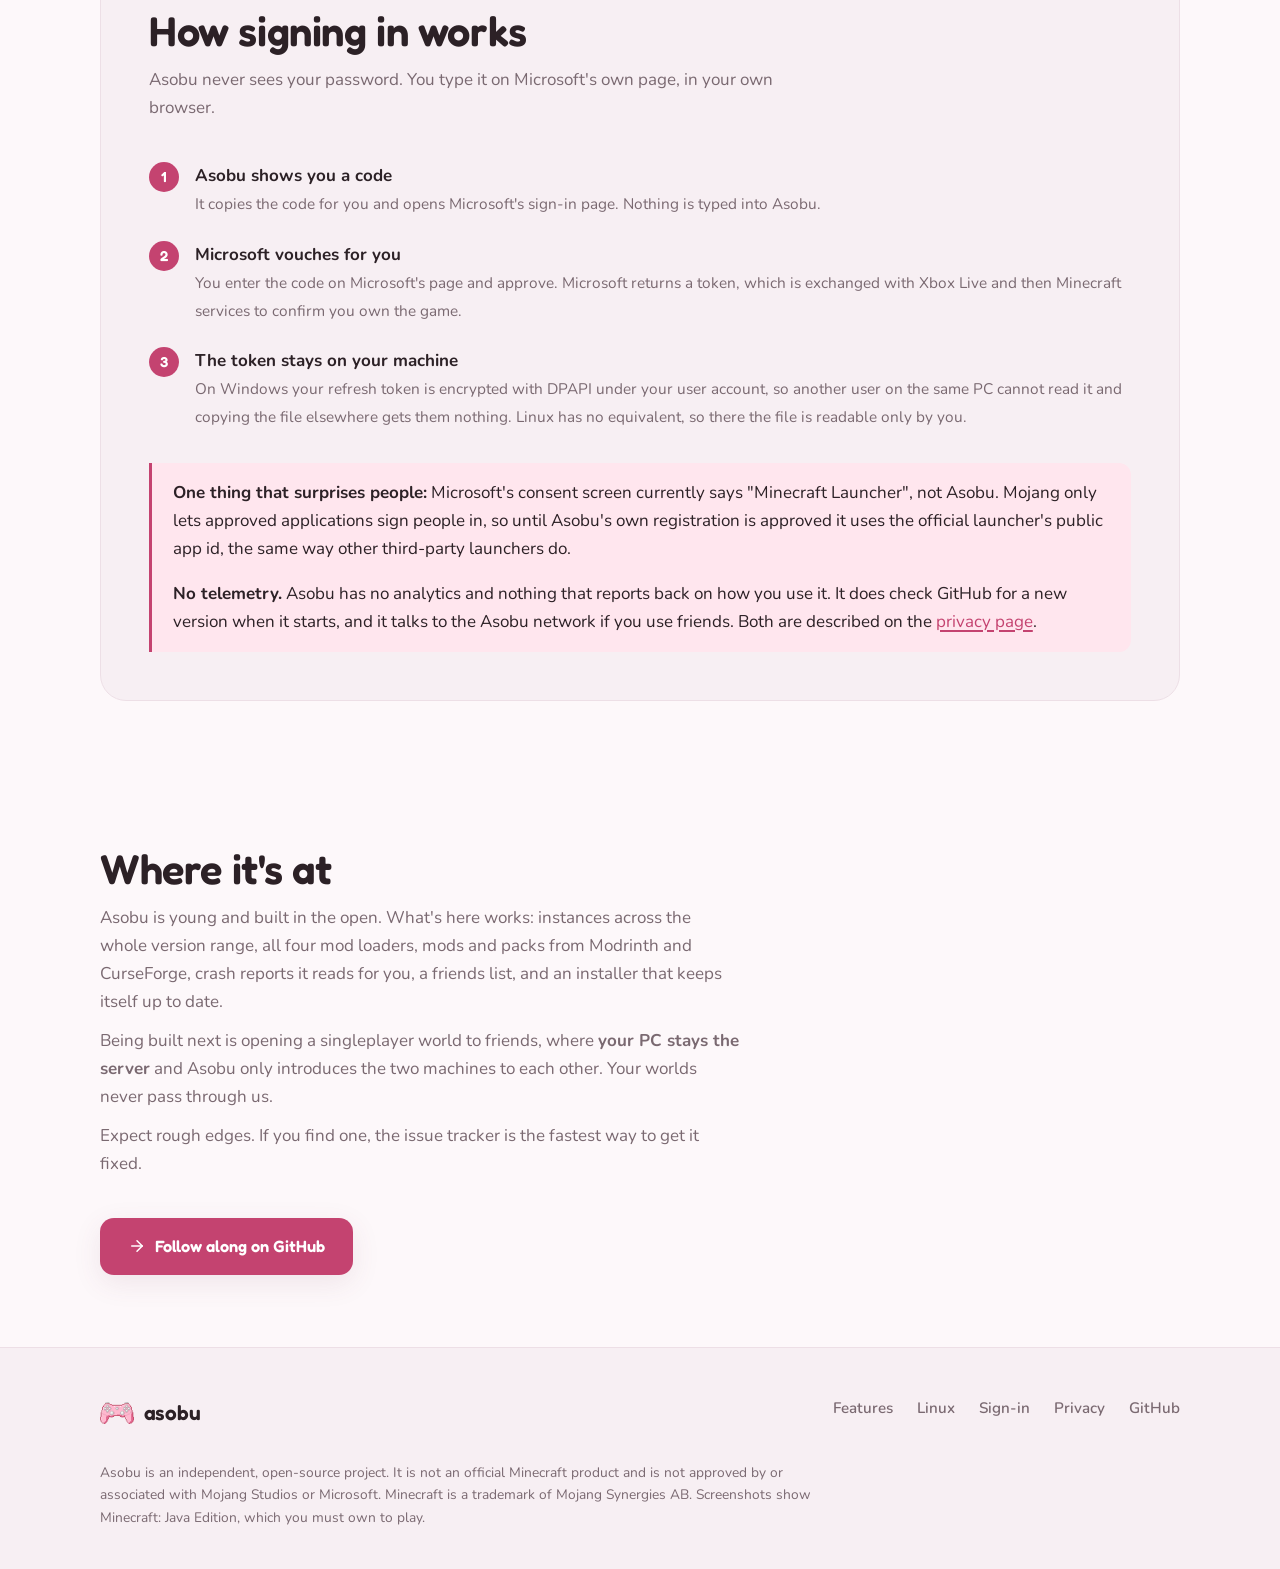
==== commit d63783e9: "Install on Linux like any other app, and behave like one once there Every release now carries a .deb" ====
--- a/docs/index.html
+++ b/docs/index.html
@@ -28,6 +28,7 @@
     </a>
     <nav class="nav">
       <a href="#features">Features</a>
+      <a href="#linux">Linux</a>
       <a href="#signin">Sign-in</a>
       <a href="privacy.html">Privacy</a>
       <a href="https://github.com/Slavik-85/asobu">GitHub</a>
@@ -50,7 +51,7 @@
         it reads the log and tells you which mod did it.
       </p>
       <div class="hero-actions rise">
-        <a class="btn btn-primary" href="https://github.com/Slavik-85/asobu/releases/latest/download/Asobu-win-Setup.exe">
+        <a class="btn btn-primary" id="download-primary" href="https://github.com/Slavik-85/asobu/releases/latest/download/Asobu-win-Setup.exe">
           <svg viewBox="0 0 24 24" fill="none" stroke="currentColor" stroke-width="2" stroke-linecap="round" stroke-linejoin="round">
             <path d="M21 15v4a2 2 0 0 1-2 2H5a2 2 0 0 1-2-2v-4"/><polyline points="7 10 12 15 17 10"/><line x1="12" y1="15" x2="12" y2="3"/>
           </svg>
@@ -62,10 +63,12 @@
         </a>
       </div>
       <p class="tagline rise" style="font-size:0.9rem;margin-top:1rem">
-        Windows, about 65&nbsp;MB. There's a
-        <a href="https://github.com/Slavik-85/asobu/releases/latest/download/Asobu.AppImage">Linux AppImage</a>
-        too, plus a portable build and every past version
-        <a href="https://github.com/Slavik-85/asobu/releases">on the releases page</a>.
+        Windows, about 65&nbsp;MB. On Linux there's a
+        <a href="https://github.com/Slavik-85/asobu/releases/latest/download/Asobu-linux-x64.deb">.deb</a>, an
+        <a href="https://github.com/Slavik-85/asobu/releases/latest/download/Asobu-linux-x64.rpm">.rpm</a>, an
+        <a href="https://github.com/Slavik-85/asobu/releases/latest/download/Asobu.AppImage">AppImage</a> and a
+        <a href="https://github.com/Slavik-85/asobu/releases/latest/download/Asobu-linux-x64.tar.gz">tarball</a> &mdash; <a href="#linux">which one?</a>
+        Every past version is <a href="https://github.com/Slavik-85/asobu/releases">on the releases page</a>.
       </p>
     </div>
   </section>
@@ -165,6 +168,42 @@
           <h3>Portable mode</h3>
           <p>Drop a marker file next to the exe and the whole launcher lives on your USB stick instead of AppData.</p>
         </article>
+      </div>
+    </div>
+  </section>
+
+  <section id="linux">
+    <div class="wrap">
+      <div class="panel">
+        <div class="section-head">
+          <h2>Asobu on Linux</h2>
+          <p>A proper app on every desktop: in your app menu, with its own icon, and your data in <code>~/.asobu</code>.</p>
+        </div>
+
+        <ol class="steps">
+          <li>
+            <div>
+              <strong>Ubuntu, Debian, Mint, Pop!_OS</strong>
+              <span>Download the <a href="https://github.com/Slavik-85/asobu/releases/latest/download/Asobu-linux-x64.deb">.deb</a>, then <code>sudo apt install ./Asobu-linux-x64.deb</code></span>
+            </div>
+          </li>
+          <li>
+            <div>
+              <strong>Fedora, openSUSE</strong>
+              <span>Download the <a href="https://github.com/Slavik-85/asobu/releases/latest/download/Asobu-linux-x64.rpm">.rpm</a>, then <code>sudo dnf install ./Asobu-linux-x64.rpm</code> (on openSUSE, <code>sudo zypper install --allow-unsigned-rpm ./Asobu-linux-x64.rpm</code>)</span>
+            </div>
+          </li>
+          <li>
+            <div>
+              <strong>Anything else</strong>
+              <span>The <a href="https://github.com/Slavik-85/asobu/releases/latest/download/Asobu.AppImage">AppImage</a> runs anywhere: <code>chmod +x Asobu.AppImage</code> and open it. It adds itself to your app menu the first time. There's also a <a href="https://github.com/Slavik-85/asobu/releases/latest/download/Asobu-linux-x64.tar.gz">tarball</a> to unpack wherever you like.</span>
+            </div>
+          </li>
+        </ol>
+
+        <div class="note" style="margin-top:2rem">
+          <p><strong>Updates.</strong> The AppImage updates itself, like the Windows install. The .deb and .rpm belong to your package manager, so Asobu tells you when a new version is out and links you to it.</p>
+        </div>
       </div>
     </div>
   </section>
@@ -244,6 +283,7 @@
       </a>
       <nav class="footer-links">
         <a href="#features">Features</a>
+        <a href="#linux">Linux</a>
         <a href="#signin">Sign-in</a>
         <a href="privacy.html">Privacy</a>
         <a href="https://github.com/Slavik-85/asobu">GitHub</a>
@@ -257,5 +297,13 @@
   </div>
 </footer>
 
+<script>
+  // On Linux the big button says so, and goes to the Linux downloads rather than Setup.exe.
+  if (/Linux/.test(navigator.userAgent) && !/Android/.test(navigator.userAgent)) {
+    const button = document.getElementById('download-primary');
+    button.href = '#linux';
+    button.lastChild.textContent = ' Download for Linux';
+  }
+</script>
 </body>
 </html>
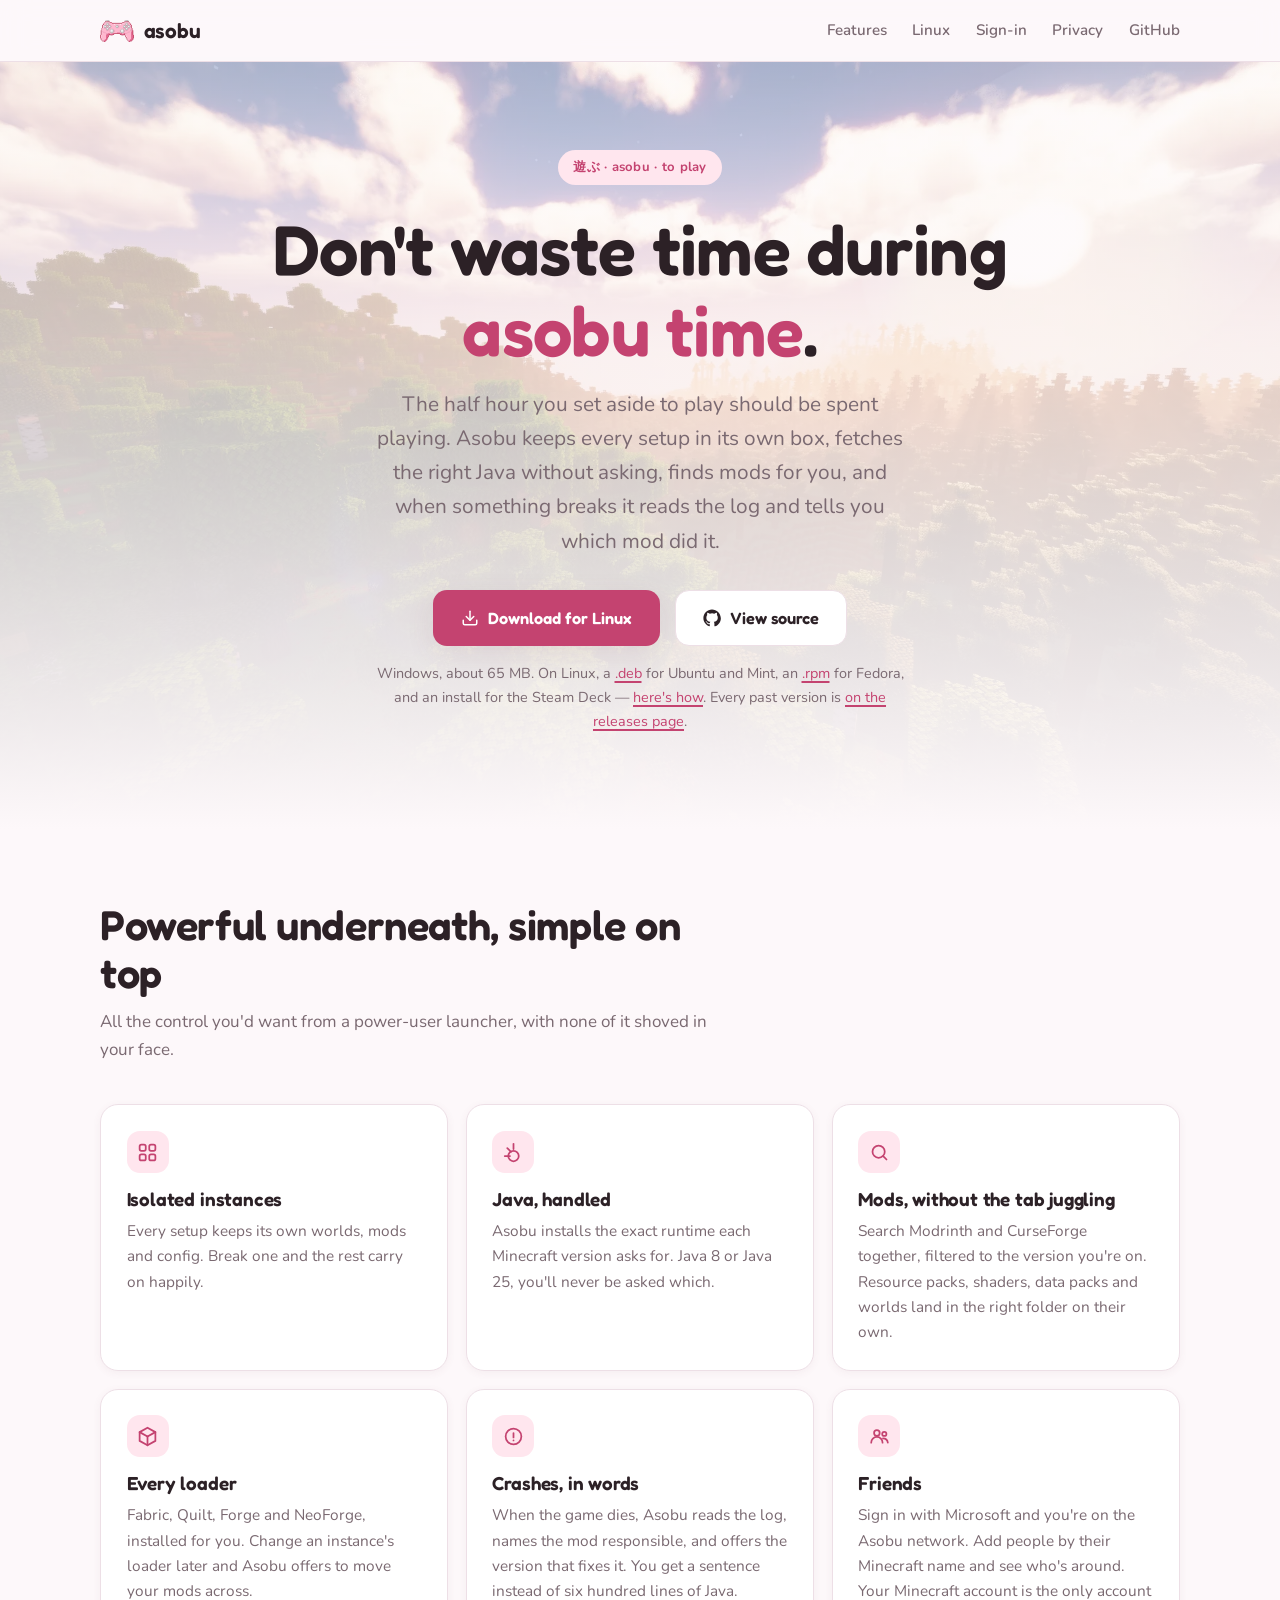
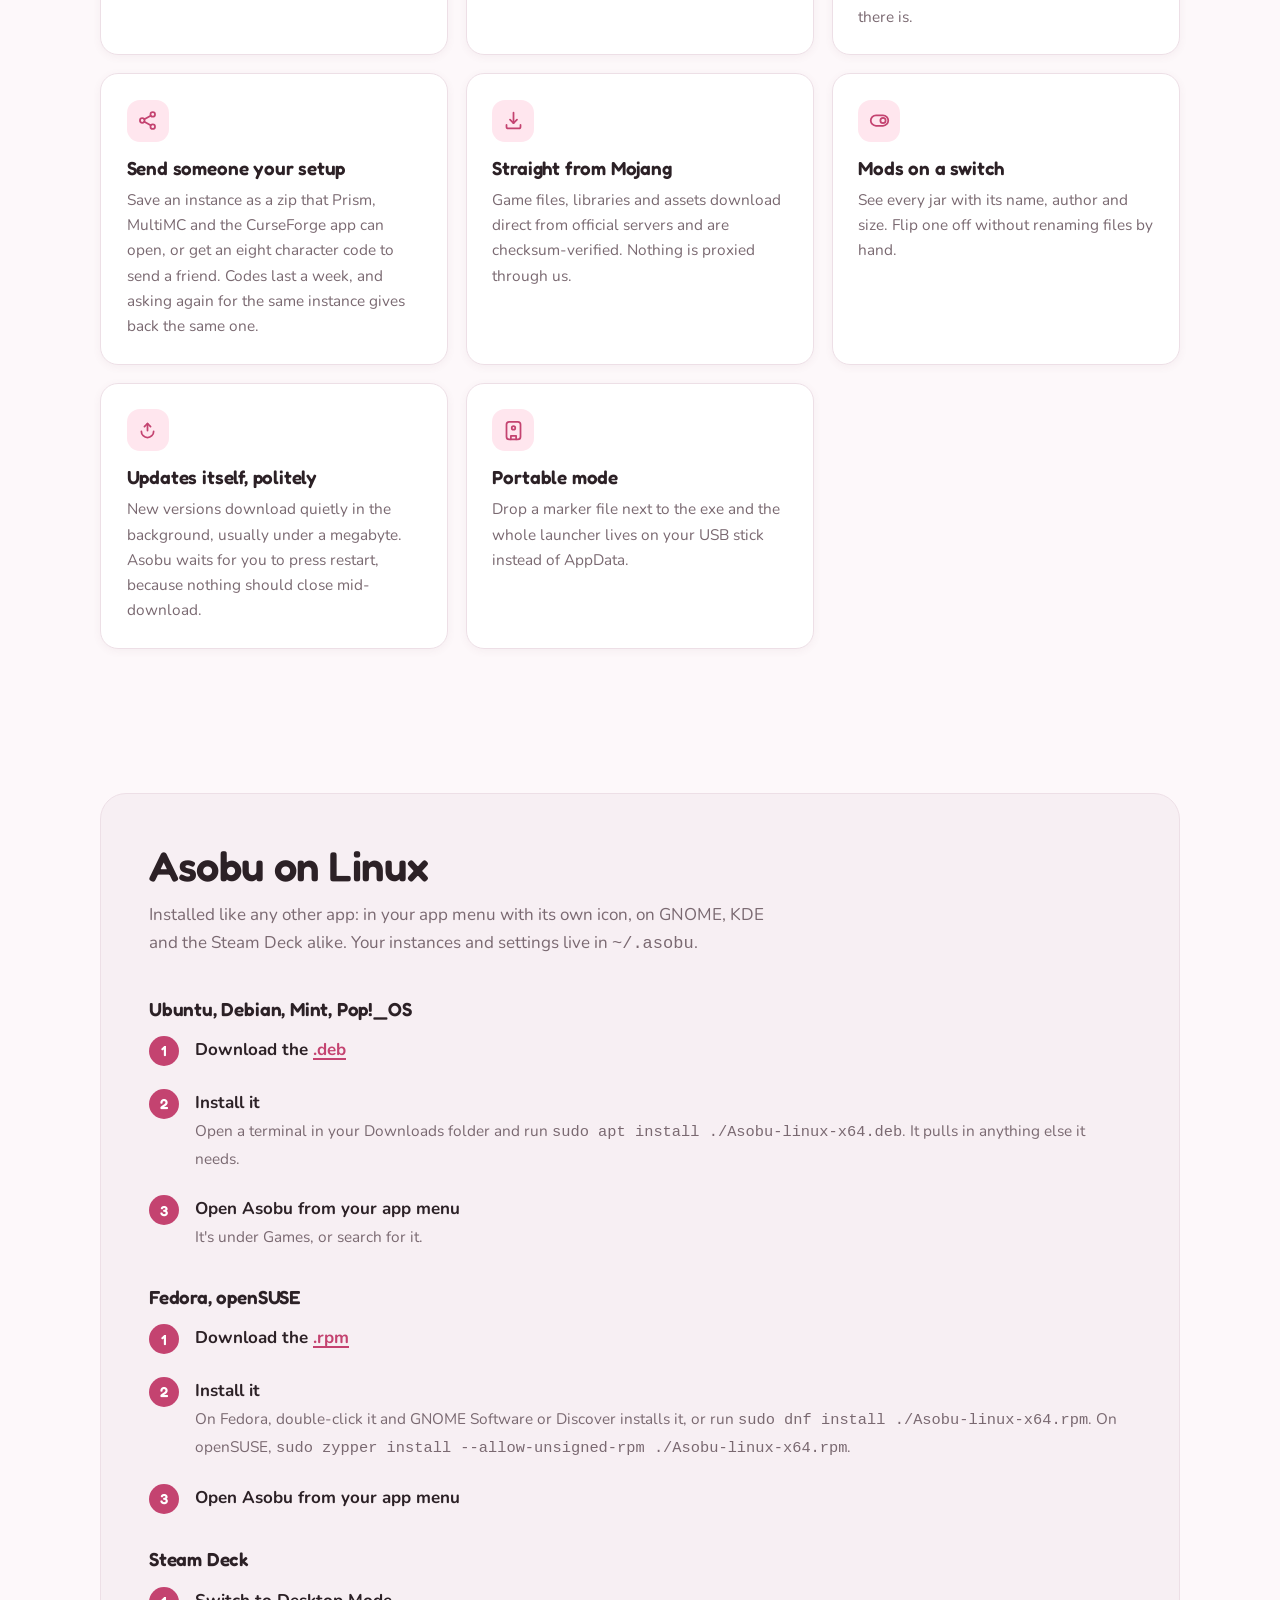
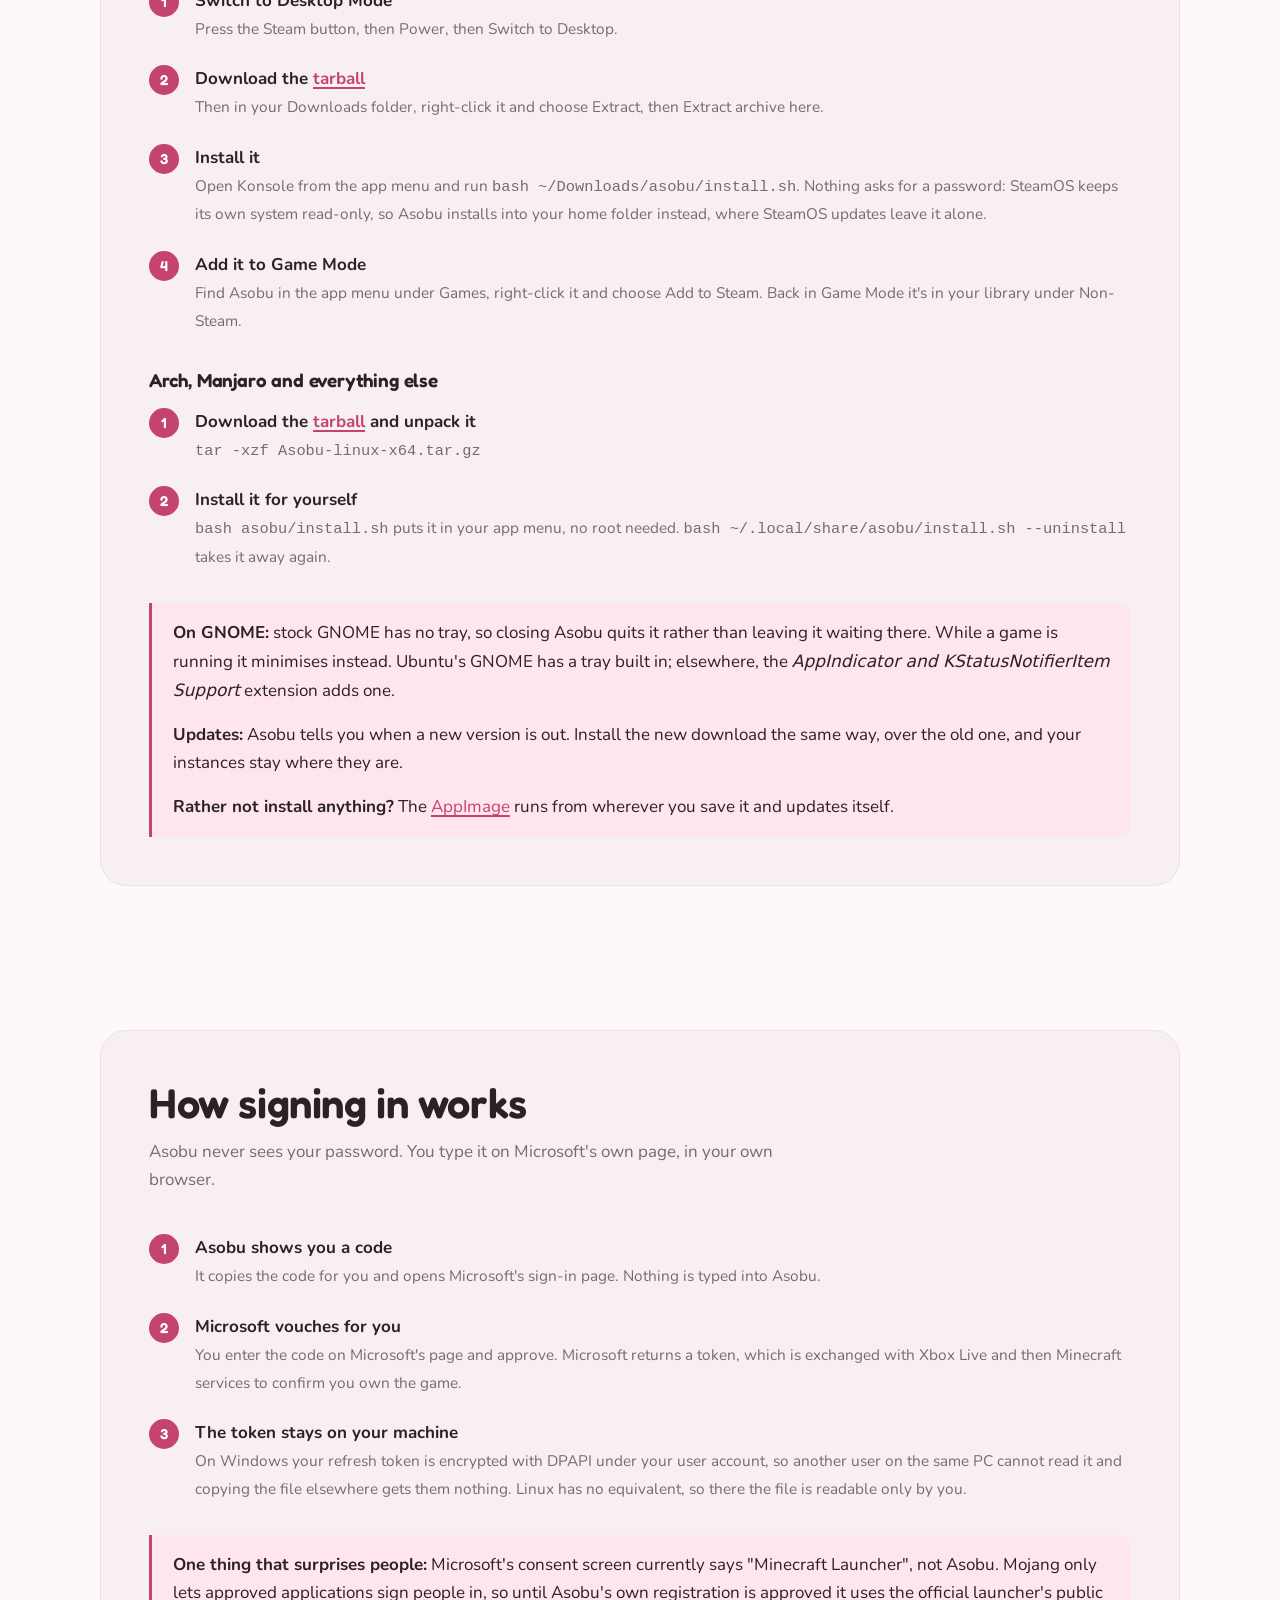
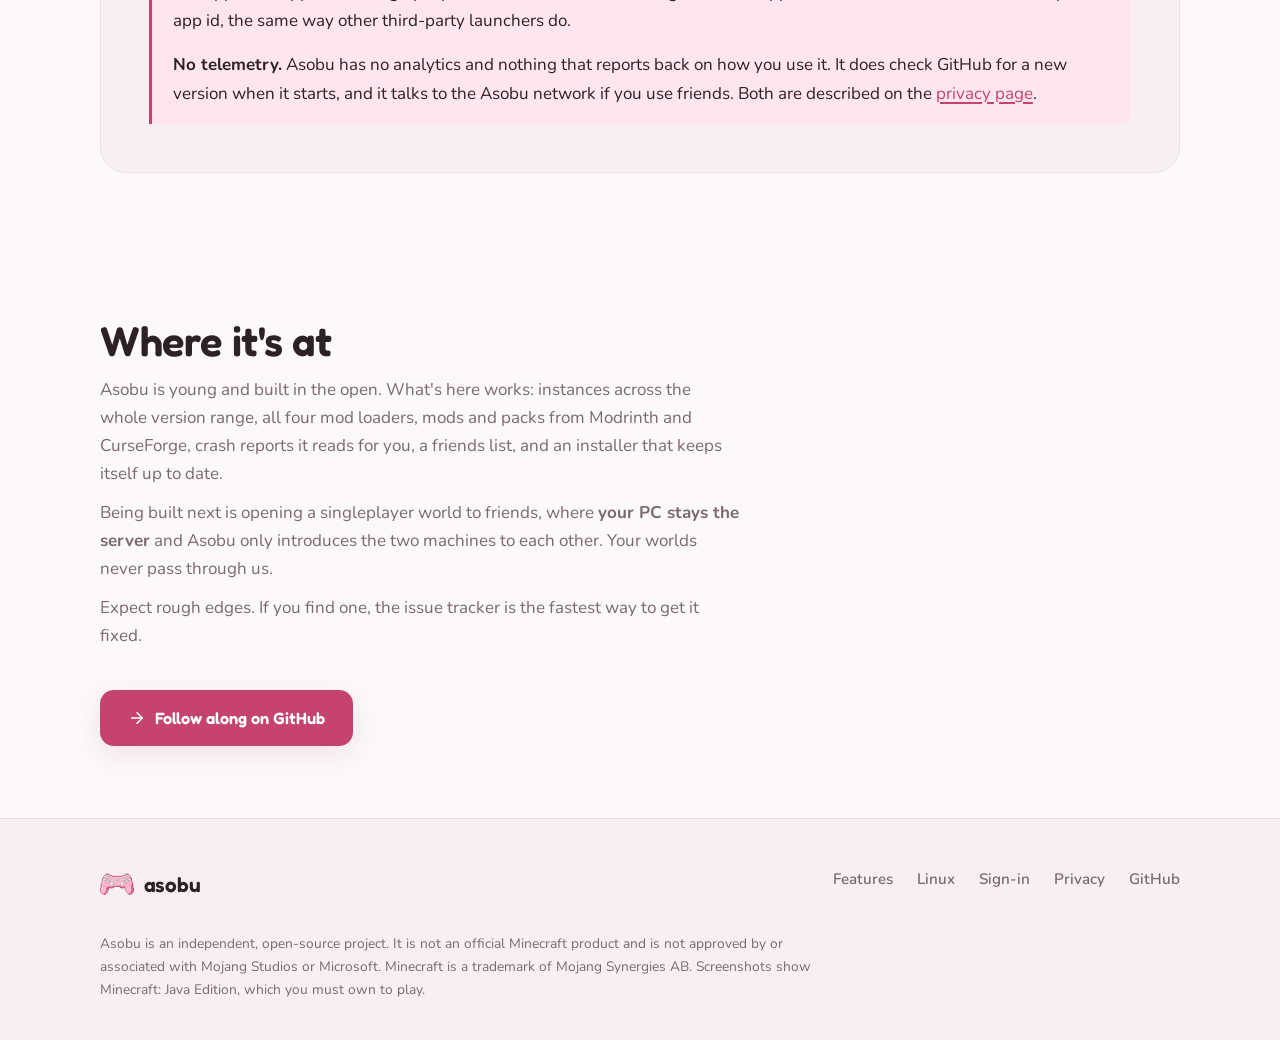
==== commit 56b98b4a: "Install on a Steam Deck without the AppImage, and get ready for Flathub The tarball carries an insta" ====
--- a/docs/index.html
+++ b/docs/index.html
@@ -63,11 +63,10 @@
         </a>
       </div>
       <p class="tagline rise" style="font-size:0.9rem;margin-top:1rem">
-        Windows, about 65&nbsp;MB. On Linux there's a
-        <a href="https://github.com/Slavik-85/asobu/releases/latest/download/Asobu-linux-x64.deb">.deb</a>, an
-        <a href="https://github.com/Slavik-85/asobu/releases/latest/download/Asobu-linux-x64.rpm">.rpm</a>, an
-        <a href="https://github.com/Slavik-85/asobu/releases/latest/download/Asobu.AppImage">AppImage</a> and a
-        <a href="https://github.com/Slavik-85/asobu/releases/latest/download/Asobu-linux-x64.tar.gz">tarball</a> &mdash; <a href="#linux">which one?</a>
+        Windows, about 65&nbsp;MB. On Linux, a
+        <a href="https://github.com/Slavik-85/asobu/releases/latest/download/Asobu-linux-x64.deb">.deb</a> for Ubuntu and Mint, an
+        <a href="https://github.com/Slavik-85/asobu/releases/latest/download/Asobu-linux-x64.rpm">.rpm</a> for Fedora, and an install for the Steam Deck
+        &mdash; <a href="#linux">here's how</a>.
         Every past version is <a href="https://github.com/Slavik-85/asobu/releases">on the releases page</a>.
       </p>
     </div>
@@ -177,32 +176,98 @@
       <div class="panel">
         <div class="section-head">
           <h2>Asobu on Linux</h2>
-          <p>A proper app on every desktop: in your app menu, with its own icon, and your data in <code>~/.asobu</code>.</p>
+          <p>Installed like any other app: in your app menu with its own icon, on GNOME, KDE and the Steam Deck alike. Your instances and settings live in <code>~/.asobu</code>.</p>
         </div>
 
-        <ol class="steps">
-          <li>
-            <div>
-              <strong>Ubuntu, Debian, Mint, Pop!_OS</strong>
-              <span>Download the <a href="https://github.com/Slavik-85/asobu/releases/latest/download/Asobu-linux-x64.deb">.deb</a>, then <code>sudo apt install ./Asobu-linux-x64.deb</code></span>
-            </div>
-          </li>
-          <li>
-            <div>
-              <strong>Fedora, openSUSE</strong>
-              <span>Download the <a href="https://github.com/Slavik-85/asobu/releases/latest/download/Asobu-linux-x64.rpm">.rpm</a>, then <code>sudo dnf install ./Asobu-linux-x64.rpm</code> (on openSUSE, <code>sudo zypper install --allow-unsigned-rpm ./Asobu-linux-x64.rpm</code>)</span>
-            </div>
-          </li>
-          <li>
-            <div>
-              <strong>Anything else</strong>
-              <span>The <a href="https://github.com/Slavik-85/asobu/releases/latest/download/Asobu.AppImage">AppImage</a> runs anywhere: <code>chmod +x Asobu.AppImage</code> and open it. It adds itself to your app menu the first time. There's also a <a href="https://github.com/Slavik-85/asobu/releases/latest/download/Asobu-linux-x64.tar.gz">tarball</a> to unpack wherever you like.</span>
+        <h3 style="margin:0 0 1rem">Ubuntu, Debian, Mint, Pop!_OS</h3>
+        <ol class="steps">
+          <li>
+            <div>
+              <strong>Download the <a href="https://github.com/Slavik-85/asobu/releases/latest/download/Asobu-linux-x64.deb">.deb</a></strong>
+            </div>
+          </li>
+          <li>
+            <div>
+              <strong>Install it</strong>
+              <span>Open a terminal in your Downloads folder and run <code>sudo apt install ./Asobu-linux-x64.deb</code>. It pulls in anything else it needs.</span>
+            </div>
+          </li>
+          <li>
+            <div>
+              <strong>Open Asobu from your app menu</strong>
+              <span>It's under Games, or search for it.</span>
+            </div>
+          </li>
+        </ol>
+
+        <h3 style="margin:2.2rem 0 1rem">Fedora, openSUSE</h3>
+        <ol class="steps">
+          <li>
+            <div>
+              <strong>Download the <a href="https://github.com/Slavik-85/asobu/releases/latest/download/Asobu-linux-x64.rpm">.rpm</a></strong>
+            </div>
+          </li>
+          <li>
+            <div>
+              <strong>Install it</strong>
+              <span>On Fedora, double-click it and GNOME Software or Discover installs it, or run <code>sudo dnf install ./Asobu-linux-x64.rpm</code>. On openSUSE, <code>sudo zypper install --allow-unsigned-rpm ./Asobu-linux-x64.rpm</code>.</span>
+            </div>
+          </li>
+          <li>
+            <div>
+              <strong>Open Asobu from your app menu</strong>
+            </div>
+          </li>
+        </ol>
+
+        <h3 style="margin:2.2rem 0 1rem">Steam Deck</h3>
+        <ol class="steps">
+          <li>
+            <div>
+              <strong>Switch to Desktop Mode</strong>
+              <span>Press the Steam button, then Power, then Switch to Desktop.</span>
+            </div>
+          </li>
+          <li>
+            <div>
+              <strong>Download the <a href="https://github.com/Slavik-85/asobu/releases/latest/download/Asobu-linux-x64.tar.gz">tarball</a></strong>
+              <span>Then in your Downloads folder, right-click it and choose Extract, then Extract archive here.</span>
+            </div>
+          </li>
+          <li>
+            <div>
+              <strong>Install it</strong>
+              <span>Open Konsole from the app menu and run <code>bash ~/Downloads/asobu/install.sh</code>. Nothing asks for a password: SteamOS keeps its own system read-only, so Asobu installs into your home folder instead, where SteamOS updates leave it alone.</span>
+            </div>
+          </li>
+          <li>
+            <div>
+              <strong>Add it to Game Mode</strong>
+              <span>Find Asobu in the app menu under Games, right-click it and choose Add to Steam. Back in Game Mode it's in your library under Non-Steam.</span>
+            </div>
+          </li>
+        </ol>
+
+        <h3 style="margin:2.2rem 0 1rem">Arch, Manjaro and everything else</h3>
+        <ol class="steps">
+          <li>
+            <div>
+              <strong>Download the <a href="https://github.com/Slavik-85/asobu/releases/latest/download/Asobu-linux-x64.tar.gz">tarball</a> and unpack it</strong>
+              <span><code>tar -xzf Asobu-linux-x64.tar.gz</code></span>
+            </div>
+          </li>
+          <li>
+            <div>
+              <strong>Install it for yourself</strong>
+              <span><code>bash asobu/install.sh</code> puts it in your app menu, no root needed. <code>bash ~/.local/share/asobu/install.sh --uninstall</code> takes it away again.</span>
             </div>
           </li>
         </ol>
 
         <div class="note" style="margin-top:2rem">
-          <p><strong>Updates.</strong> The AppImage updates itself, like the Windows install. The .deb and .rpm belong to your package manager, so Asobu tells you when a new version is out and links you to it.</p>
+          <p><strong>On GNOME:</strong> stock GNOME has no tray, so closing Asobu quits it rather than leaving it waiting there. While a game is running it minimises instead. Ubuntu's GNOME has a tray built in; elsewhere, the <em>AppIndicator and KStatusNotifierItem Support</em> extension adds one.</p>
+          <p><strong>Updates:</strong> Asobu tells you when a new version is out. Install the new download the same way, over the old one, and your instances stay where they are.</p>
+          <p><strong>Rather not install anything?</strong> The <a href="https://github.com/Slavik-85/asobu/releases/latest/download/Asobu.AppImage">AppImage</a> runs from wherever you save it and updates itself.</p>
         </div>
       </div>
     </div>
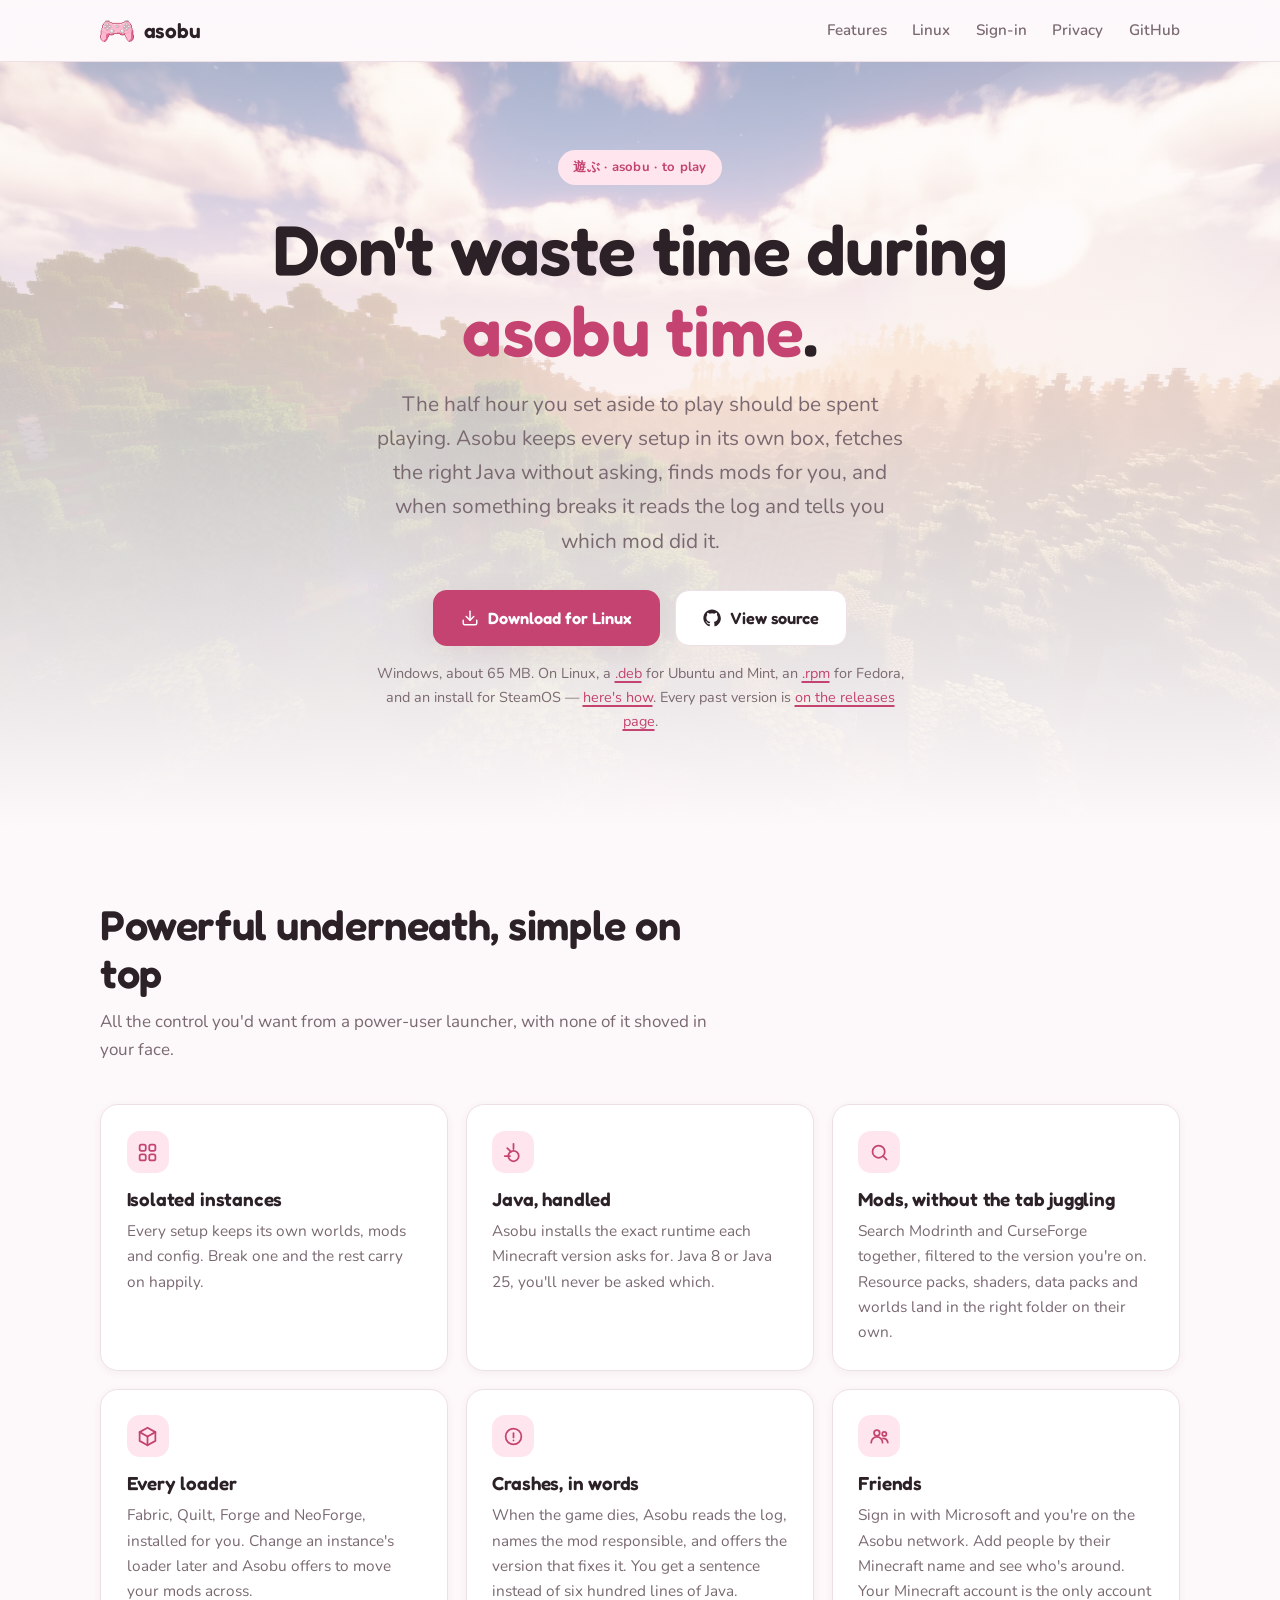
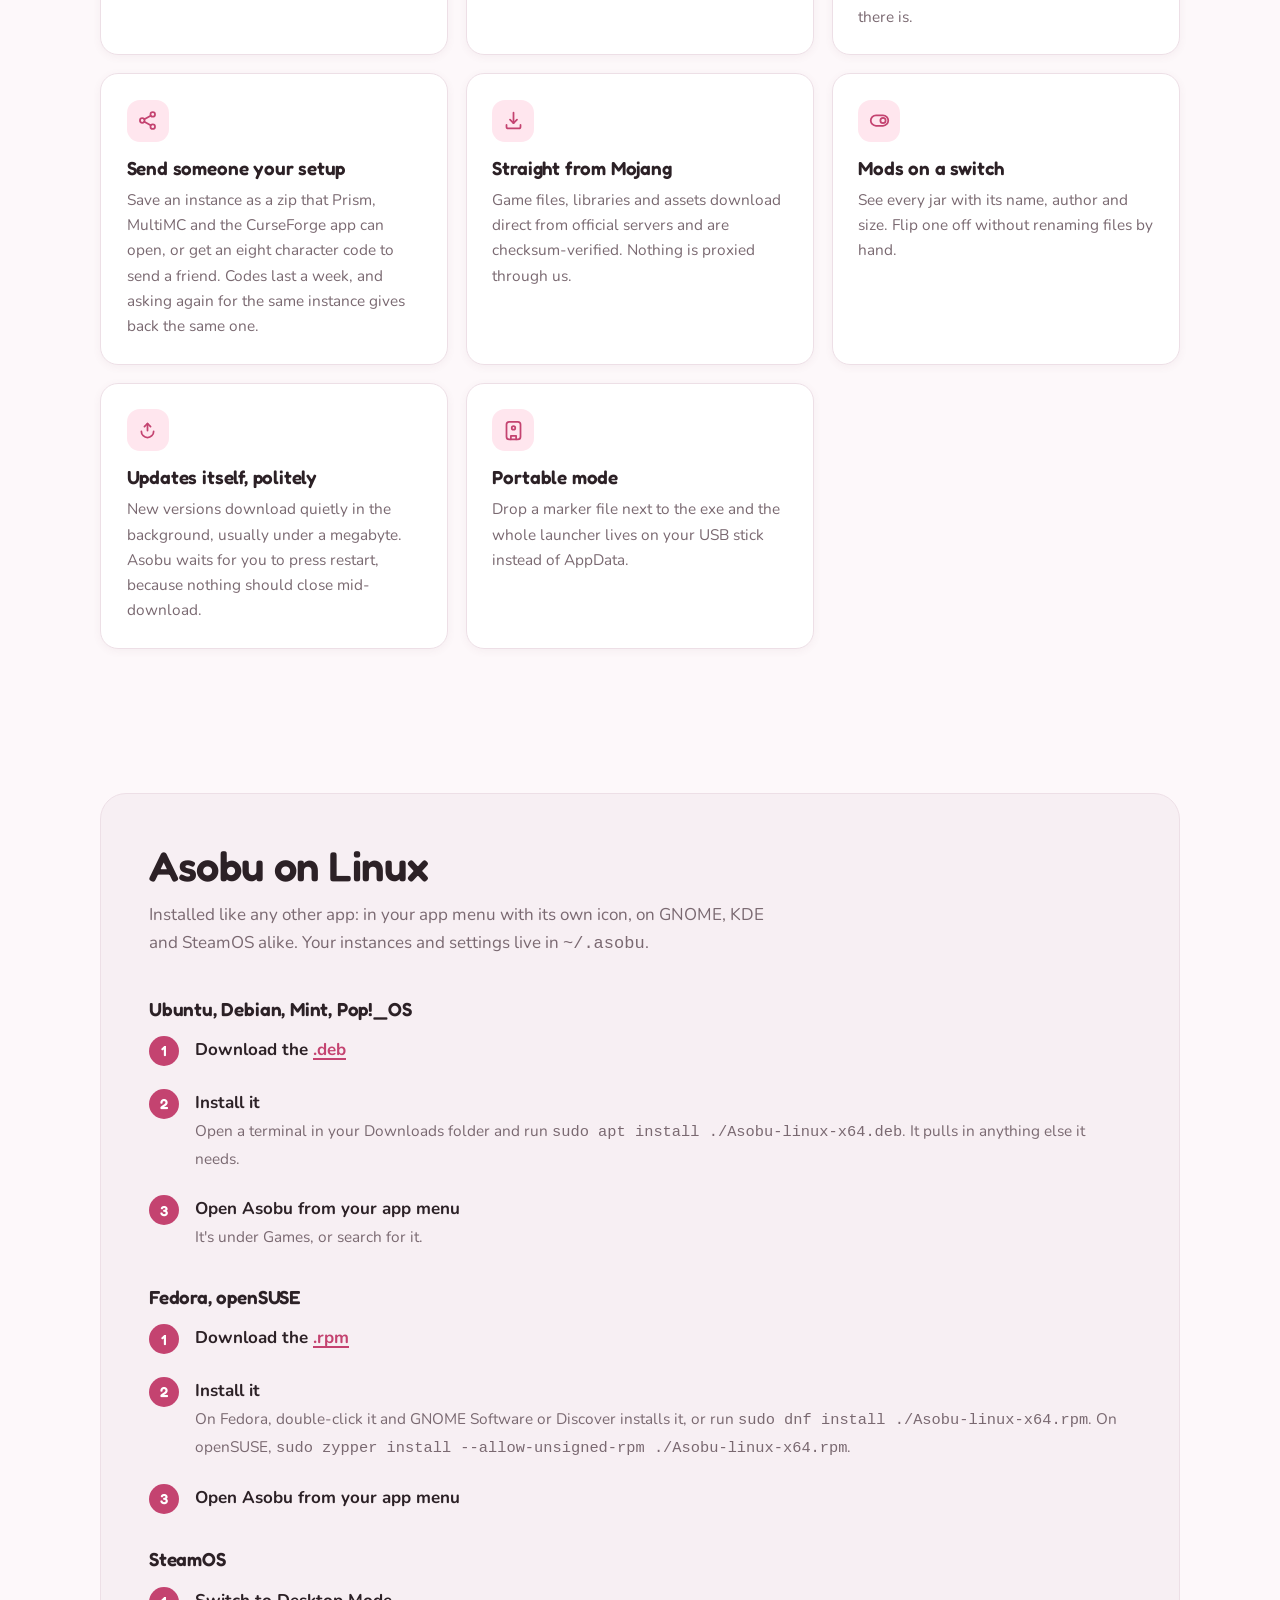
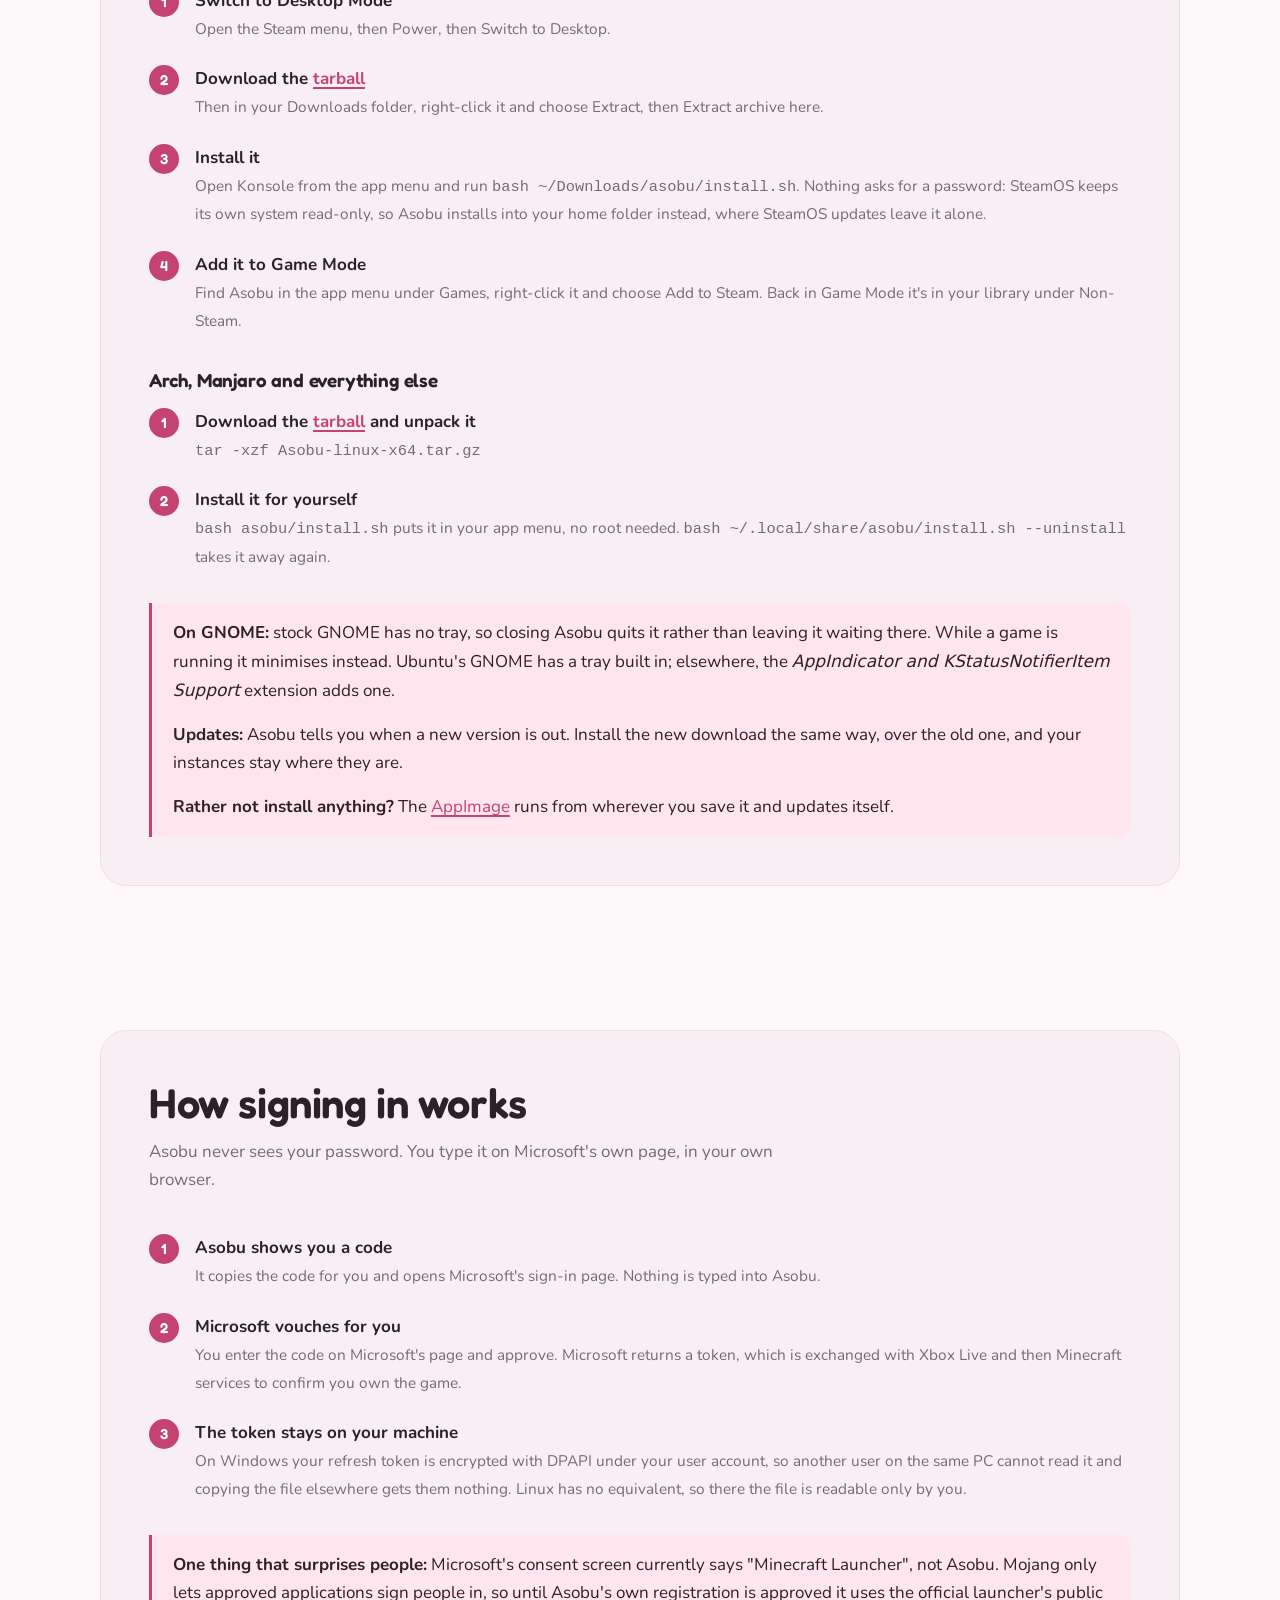
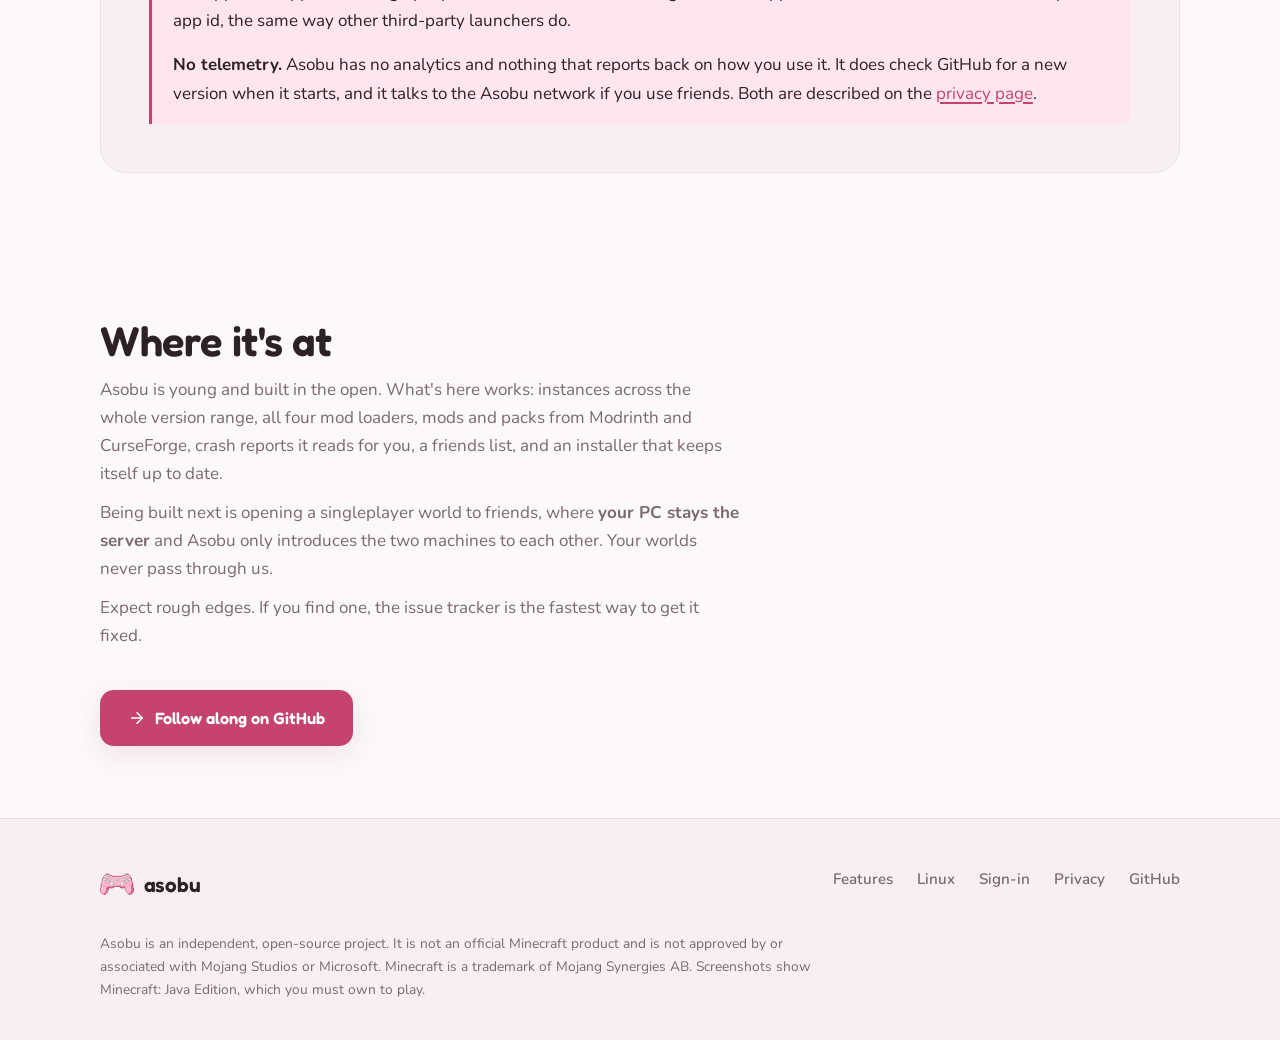
==== commit ff29240b: "Say SteamOS rather than Steam Deck: anyone can install it now The Linux guide, the hero line and the" ====
--- a/docs/index.html
+++ b/docs/index.html
@@ -65,7 +65,7 @@
       <p class="tagline rise" style="font-size:0.9rem;margin-top:1rem">
         Windows, about 65&nbsp;MB. On Linux, a
         <a href="https://github.com/Slavik-85/asobu/releases/latest/download/Asobu-linux-x64.deb">.deb</a> for Ubuntu and Mint, an
-        <a href="https://github.com/Slavik-85/asobu/releases/latest/download/Asobu-linux-x64.rpm">.rpm</a> for Fedora, and an install for the Steam Deck
+        <a href="https://github.com/Slavik-85/asobu/releases/latest/download/Asobu-linux-x64.rpm">.rpm</a> for Fedora, and an install for SteamOS
         &mdash; <a href="#linux">here's how</a>.
         Every past version is <a href="https://github.com/Slavik-85/asobu/releases">on the releases page</a>.
       </p>
@@ -176,7 +176,7 @@
       <div class="panel">
         <div class="section-head">
           <h2>Asobu on Linux</h2>
-          <p>Installed like any other app: in your app menu with its own icon, on GNOME, KDE and the Steam Deck alike. Your instances and settings live in <code>~/.asobu</code>.</p>
+          <p>Installed like any other app: in your app menu with its own icon, on GNOME, KDE and SteamOS alike. Your instances and settings live in <code>~/.asobu</code>.</p>
         </div>
 
         <h3 style="margin:0 0 1rem">Ubuntu, Debian, Mint, Pop!_OS</h3>
@@ -220,12 +220,12 @@
           </li>
         </ol>
 
-        <h3 style="margin:2.2rem 0 1rem">Steam Deck</h3>
+        <h3 style="margin:2.2rem 0 1rem">SteamOS</h3>
         <ol class="steps">
           <li>
             <div>
               <strong>Switch to Desktop Mode</strong>
-              <span>Press the Steam button, then Power, then Switch to Desktop.</span>
+              <span>Open the Steam menu, then Power, then Switch to Desktop.</span>
             </div>
           </li>
           <li>
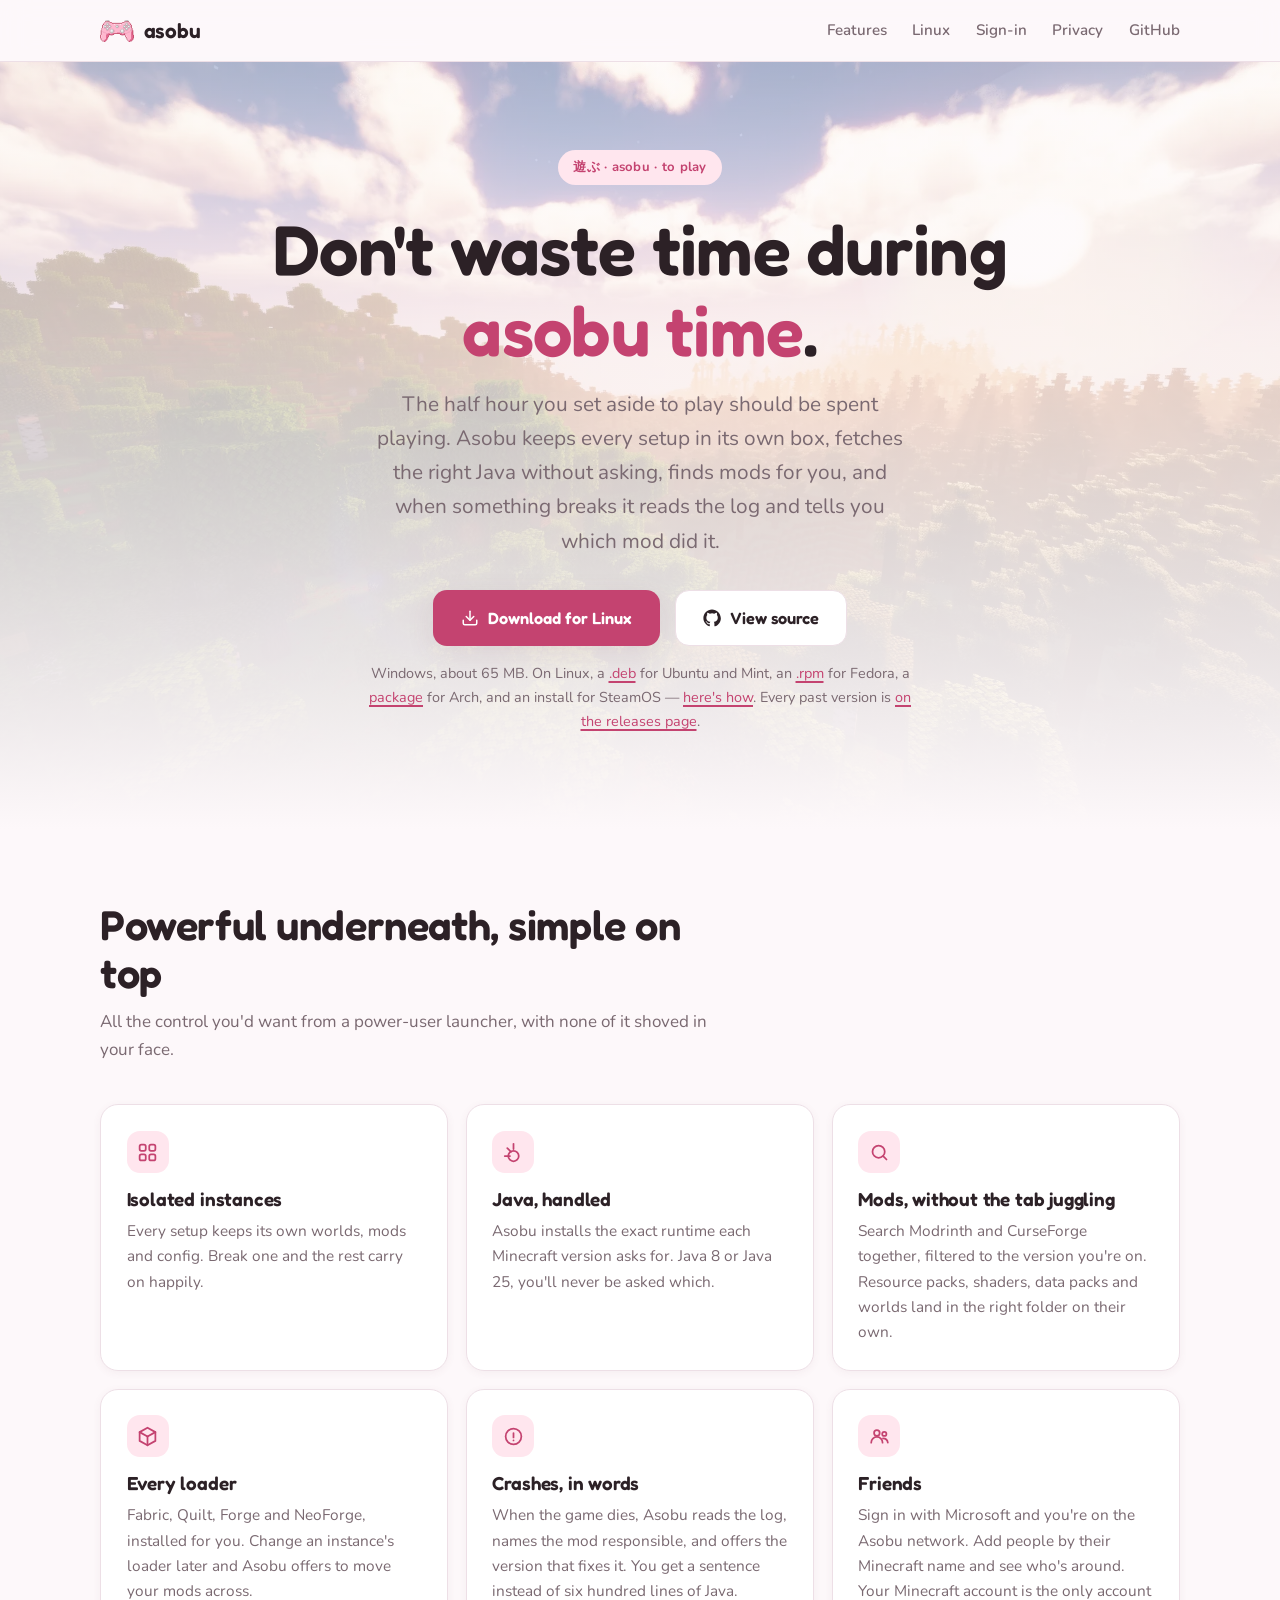
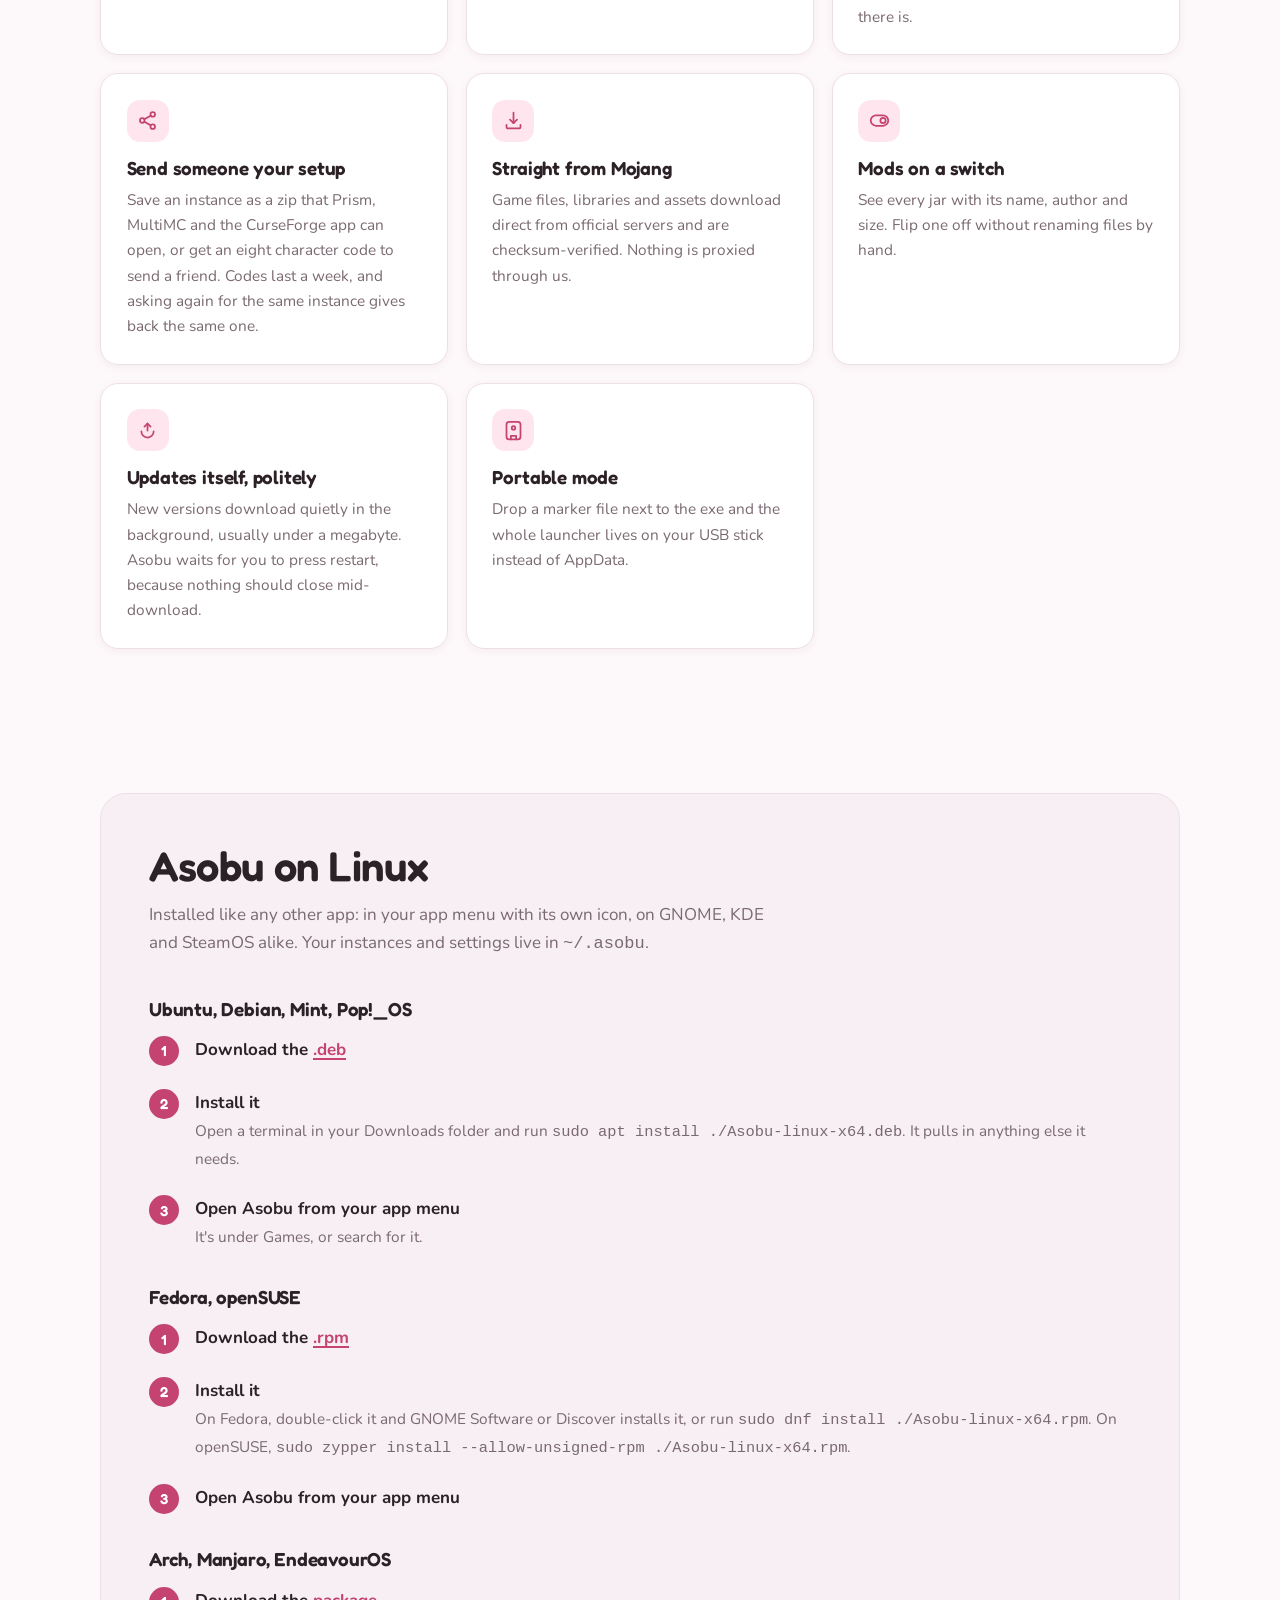
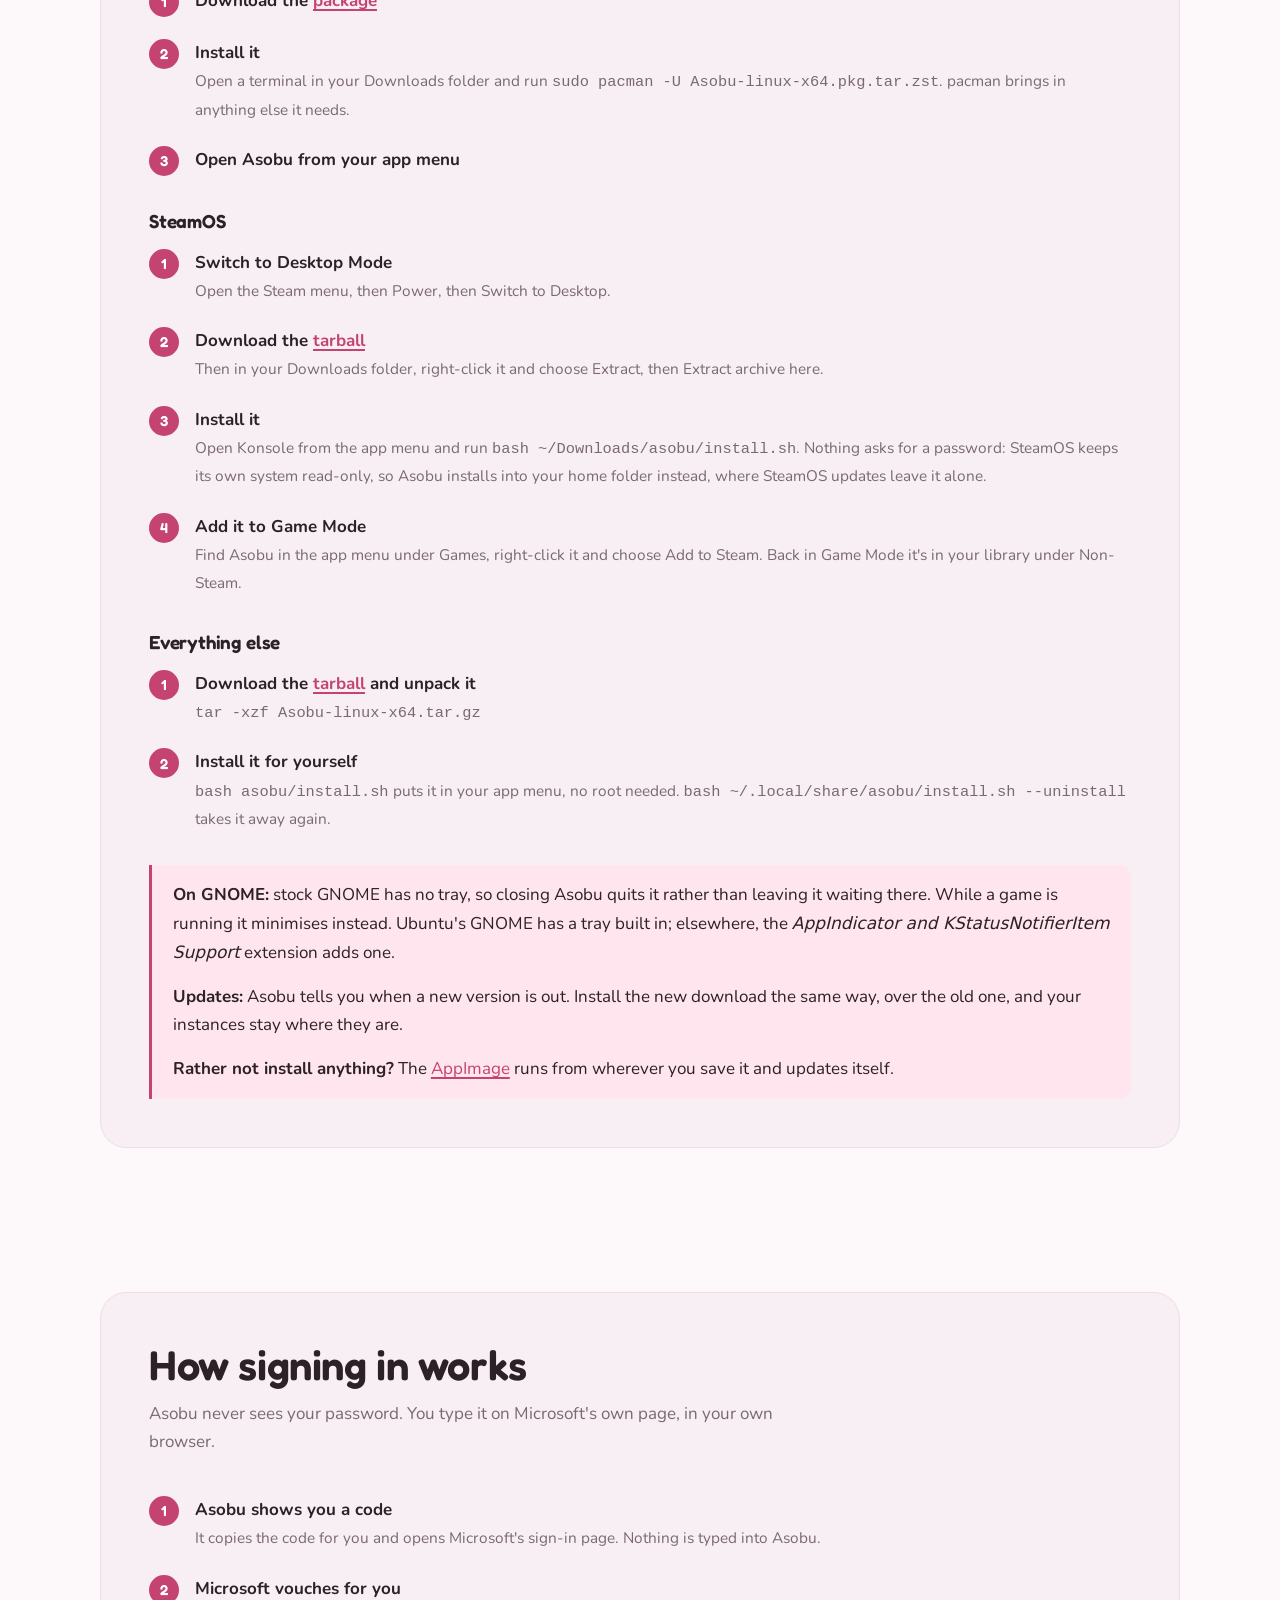
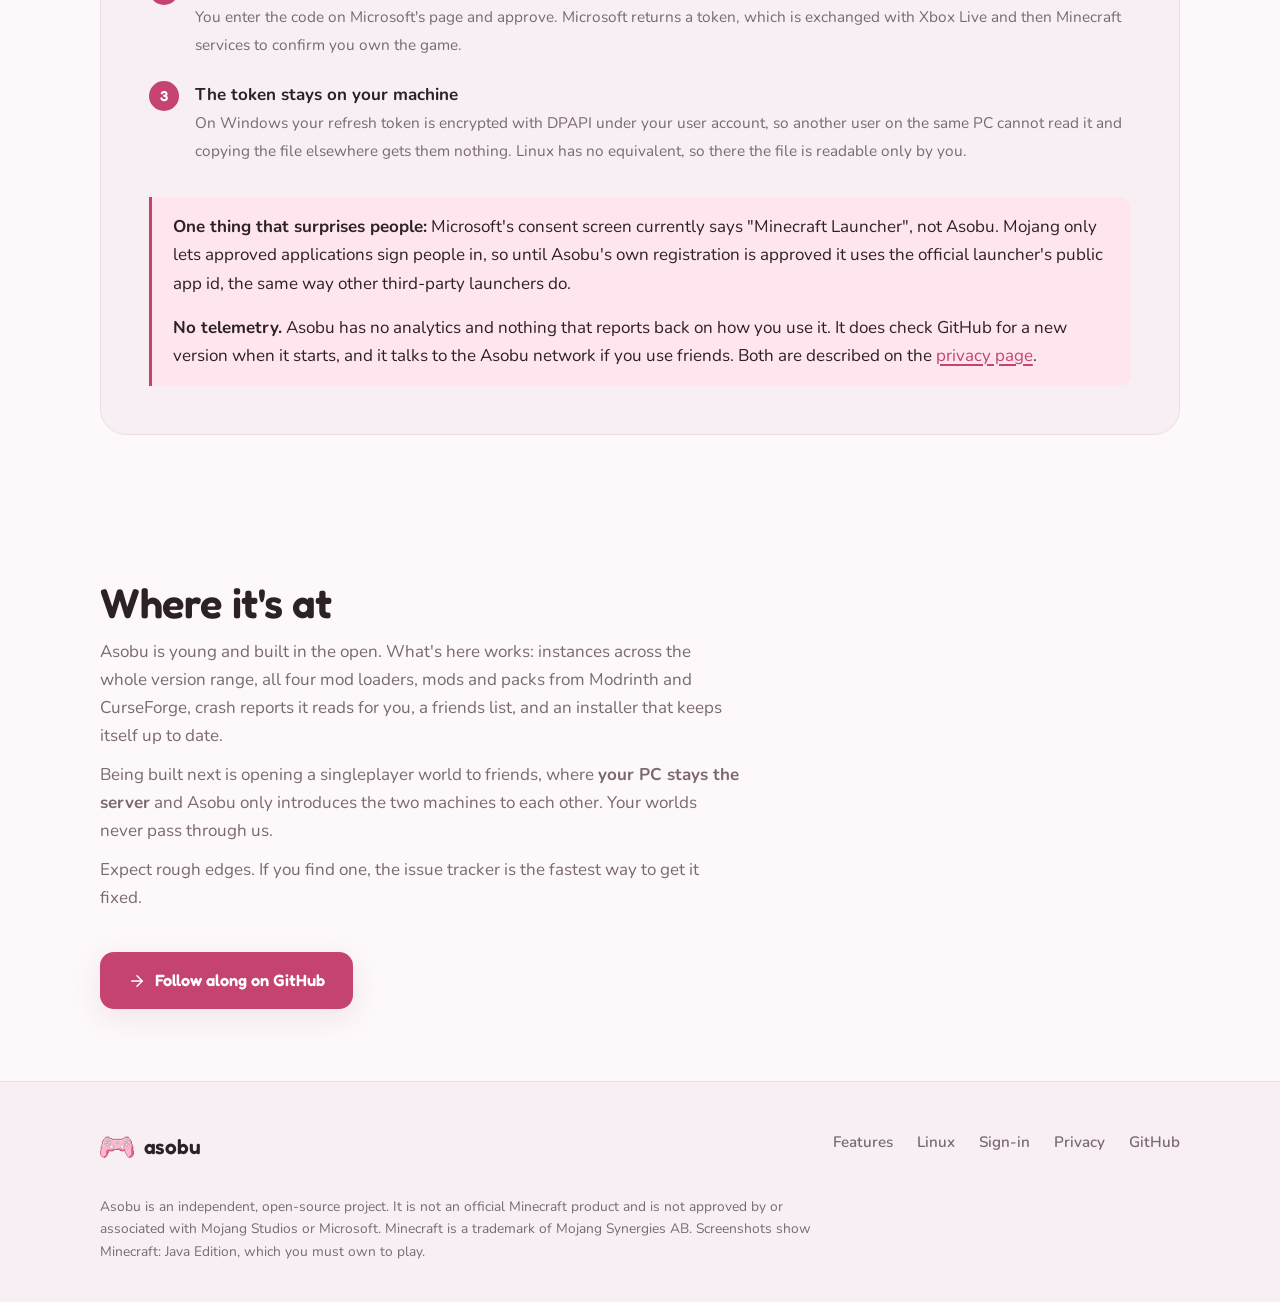
==== commit 999bc454: "Give Arch its own install steps on the site Arch, Manjaro and EndeavourOS get the pacman package tha" ====
--- a/docs/index.html
+++ b/docs/index.html
@@ -65,7 +65,8 @@
       <p class="tagline rise" style="font-size:0.9rem;margin-top:1rem">
         Windows, about 65&nbsp;MB. On Linux, a
         <a href="https://github.com/Slavik-85/asobu/releases/latest/download/Asobu-linux-x64.deb">.deb</a> for Ubuntu and Mint, an
-        <a href="https://github.com/Slavik-85/asobu/releases/latest/download/Asobu-linux-x64.rpm">.rpm</a> for Fedora, and an install for SteamOS
+        <a href="https://github.com/Slavik-85/asobu/releases/latest/download/Asobu-linux-x64.rpm">.rpm</a> for Fedora, a
+        <a href="https://github.com/Slavik-85/asobu/releases/latest/download/Asobu-linux-x64.pkg.tar.zst">package</a> for Arch, and an install for SteamOS
         &mdash; <a href="#linux">here's how</a>.
         Every past version is <a href="https://github.com/Slavik-85/asobu/releases">on the releases page</a>.
       </p>
@@ -220,6 +221,26 @@
           </li>
         </ol>
 
+        <h3 style="margin:2.2rem 0 1rem">Arch, Manjaro, EndeavourOS</h3>
+        <ol class="steps">
+          <li>
+            <div>
+              <strong>Download the <a href="https://github.com/Slavik-85/asobu/releases/latest/download/Asobu-linux-x64.pkg.tar.zst">package</a></strong>
+            </div>
+          </li>
+          <li>
+            <div>
+              <strong>Install it</strong>
+              <span>Open a terminal in your Downloads folder and run <code>sudo pacman -U Asobu-linux-x64.pkg.tar.zst</code>. pacman brings in anything else it needs.</span>
+            </div>
+          </li>
+          <li>
+            <div>
+              <strong>Open Asobu from your app menu</strong>
+            </div>
+          </li>
+        </ol>
+
         <h3 style="margin:2.2rem 0 1rem">SteamOS</h3>
         <ol class="steps">
           <li>
@@ -248,7 +269,7 @@
           </li>
         </ol>
 
-        <h3 style="margin:2.2rem 0 1rem">Arch, Manjaro and everything else</h3>
+        <h3 style="margin:2.2rem 0 1rem">Everything else</h3>
         <ol class="steps">
           <li>
             <div>
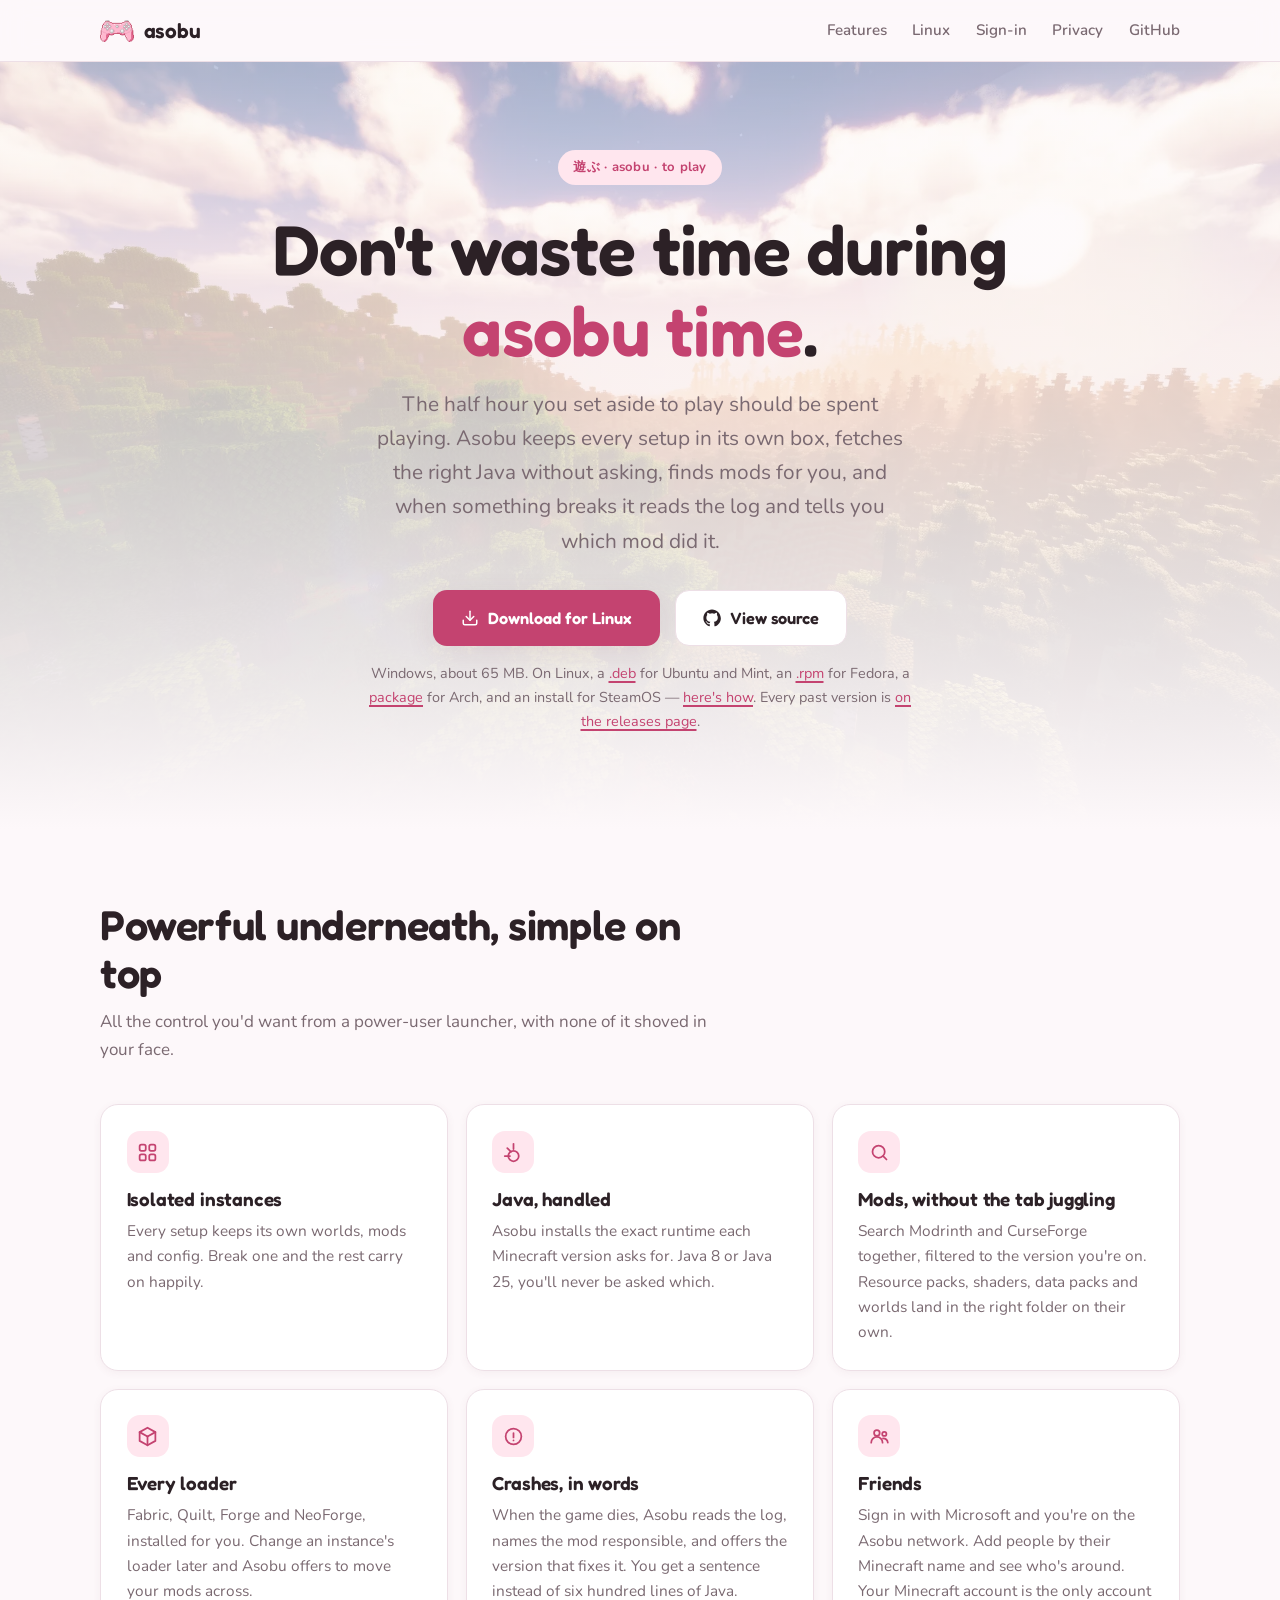
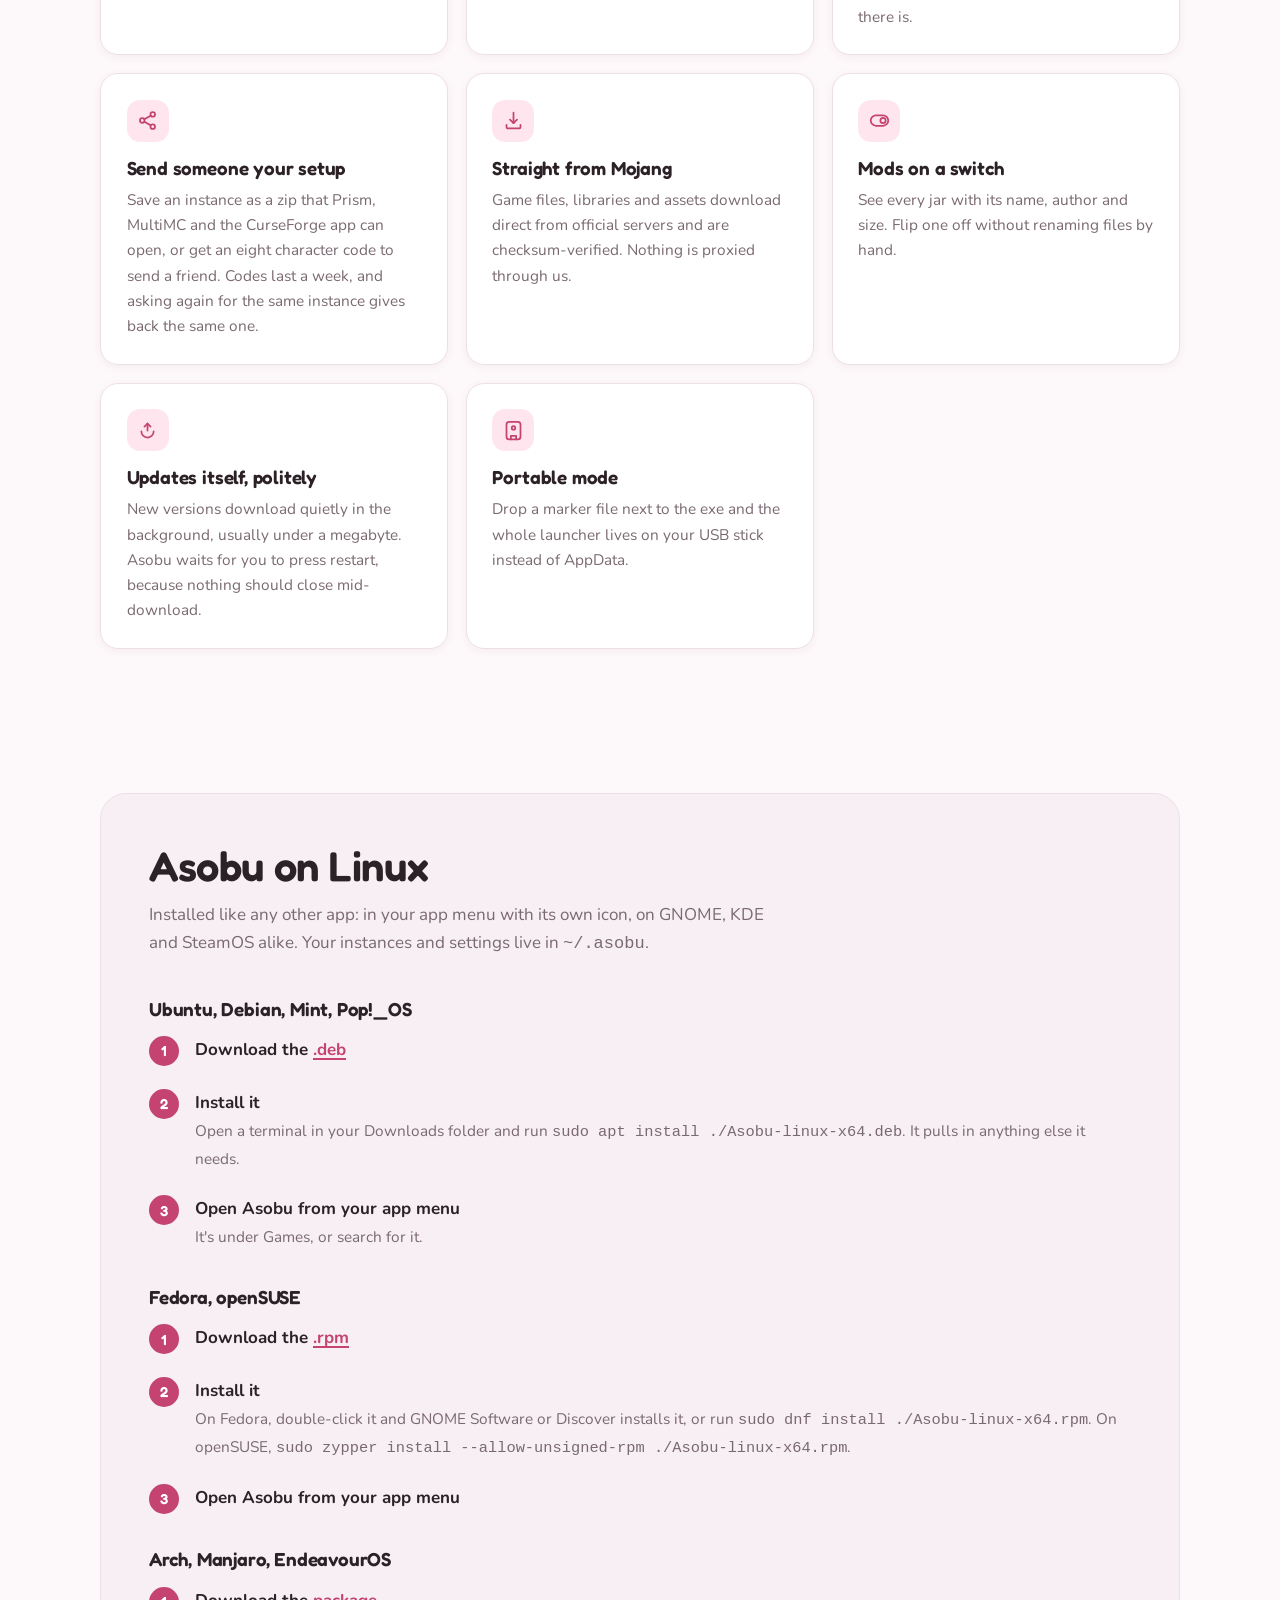
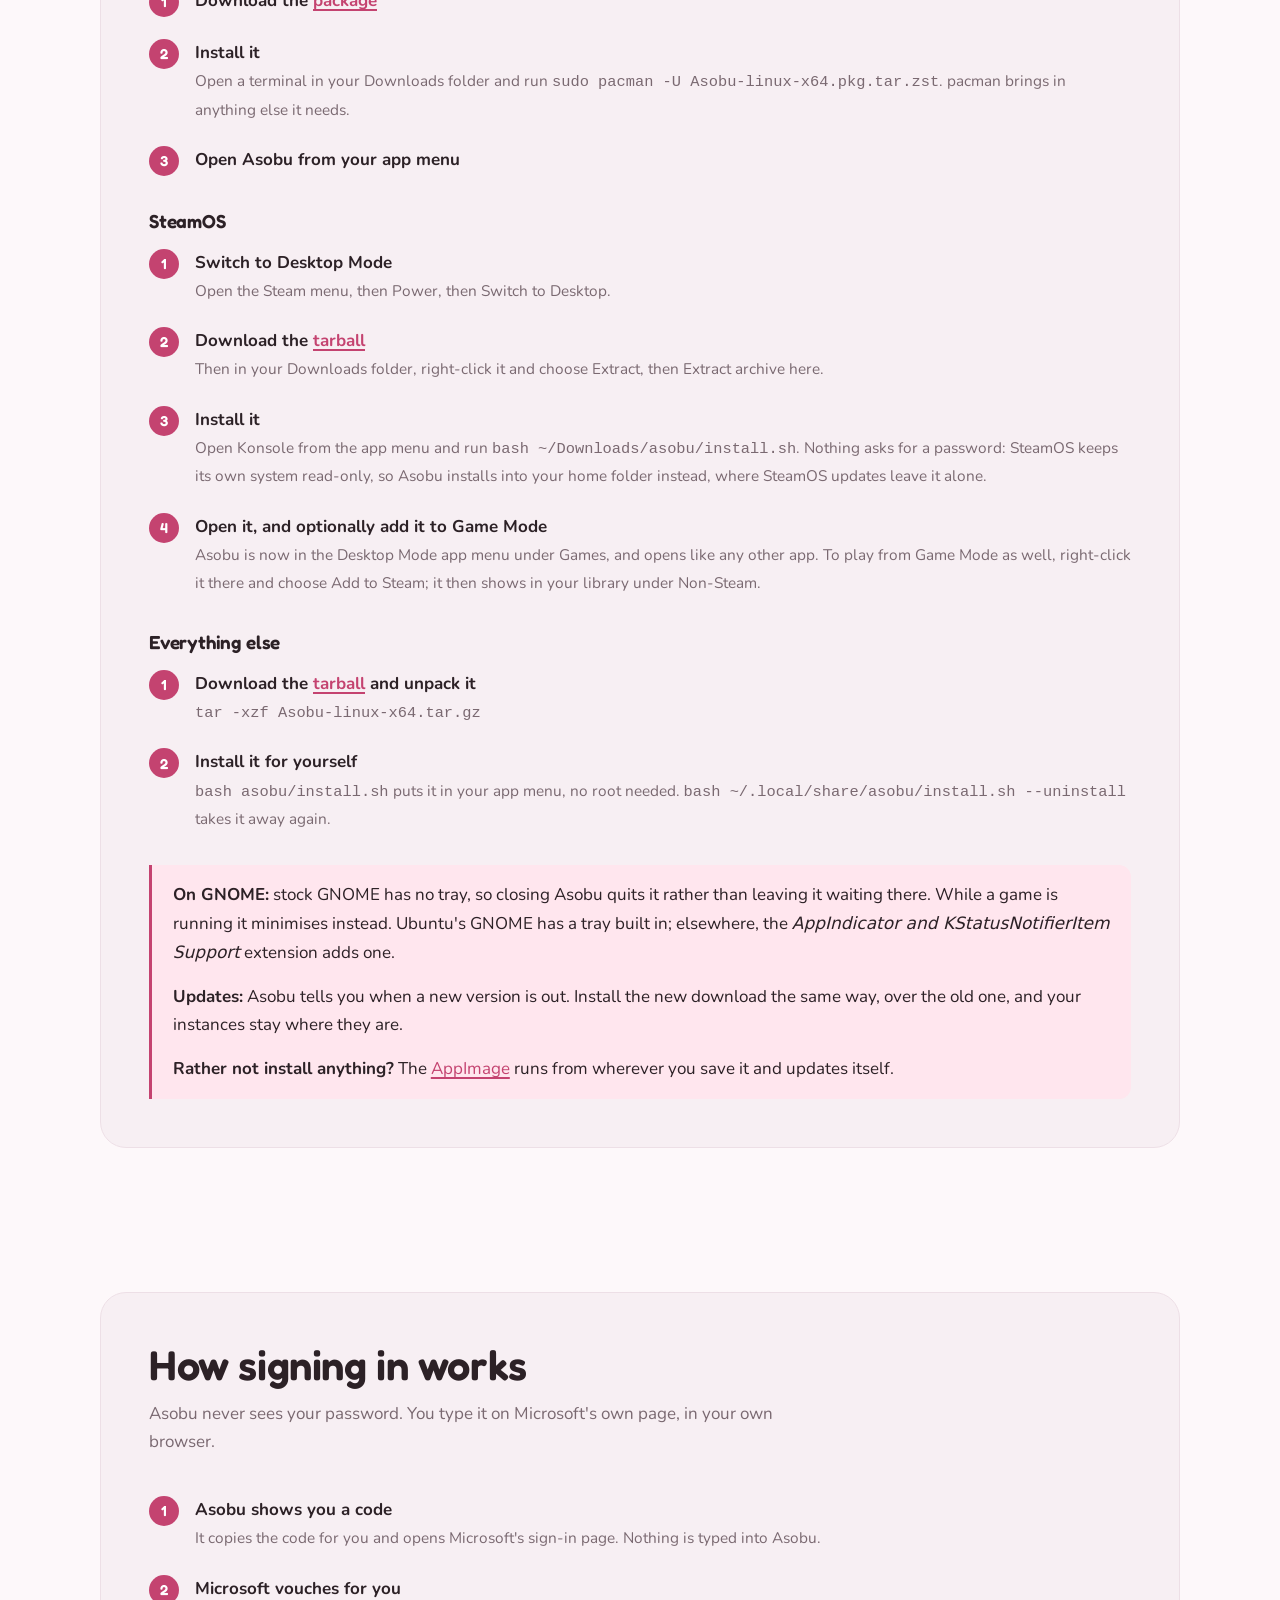
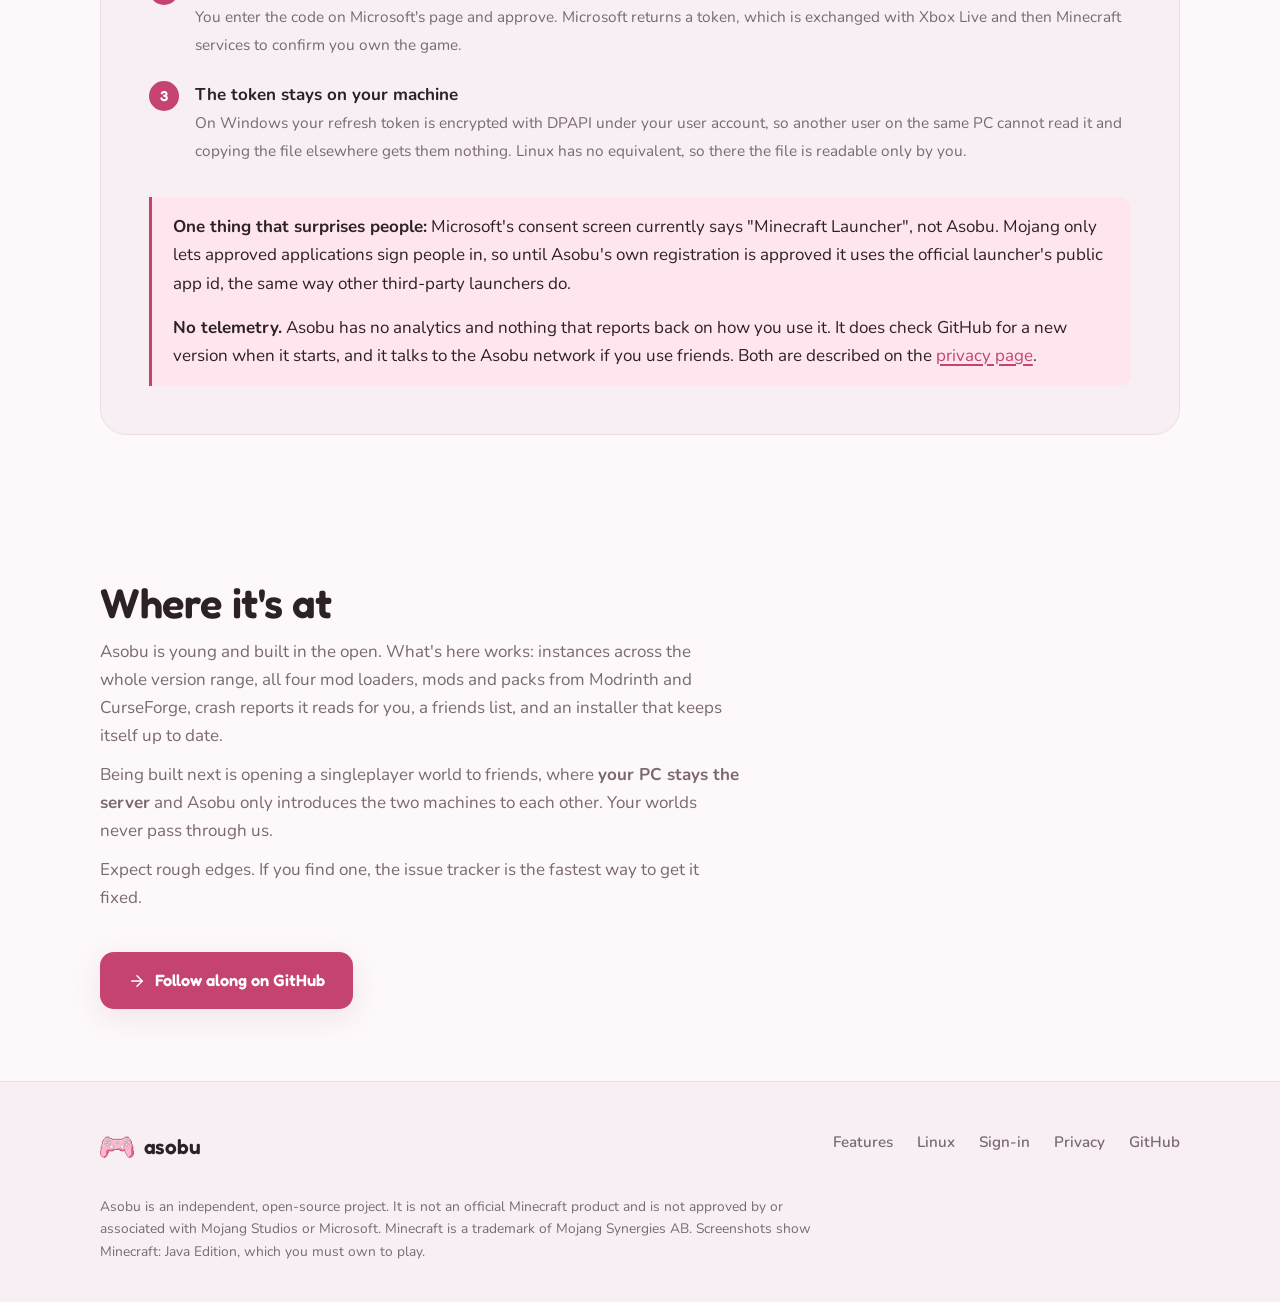
==== commit a71a7466: "Say Add to Steam is optional in the SteamOS steps Asobu is in the Desktop Mode app menu as soon as i" ====
--- a/docs/index.html
+++ b/docs/index.html
@@ -263,8 +263,8 @@
           </li>
           <li>
             <div>
-              <strong>Add it to Game Mode</strong>
-              <span>Find Asobu in the app menu under Games, right-click it and choose Add to Steam. Back in Game Mode it's in your library under Non-Steam.</span>
+              <strong>Open it, and optionally add it to Game Mode</strong>
+              <span>Asobu is now in the Desktop Mode app menu under Games, and opens like any other app. To play from Game Mode as well, right-click it there and choose Add to Steam; it then shows in your library under Non-Steam.</span>
             </div>
           </li>
         </ol>
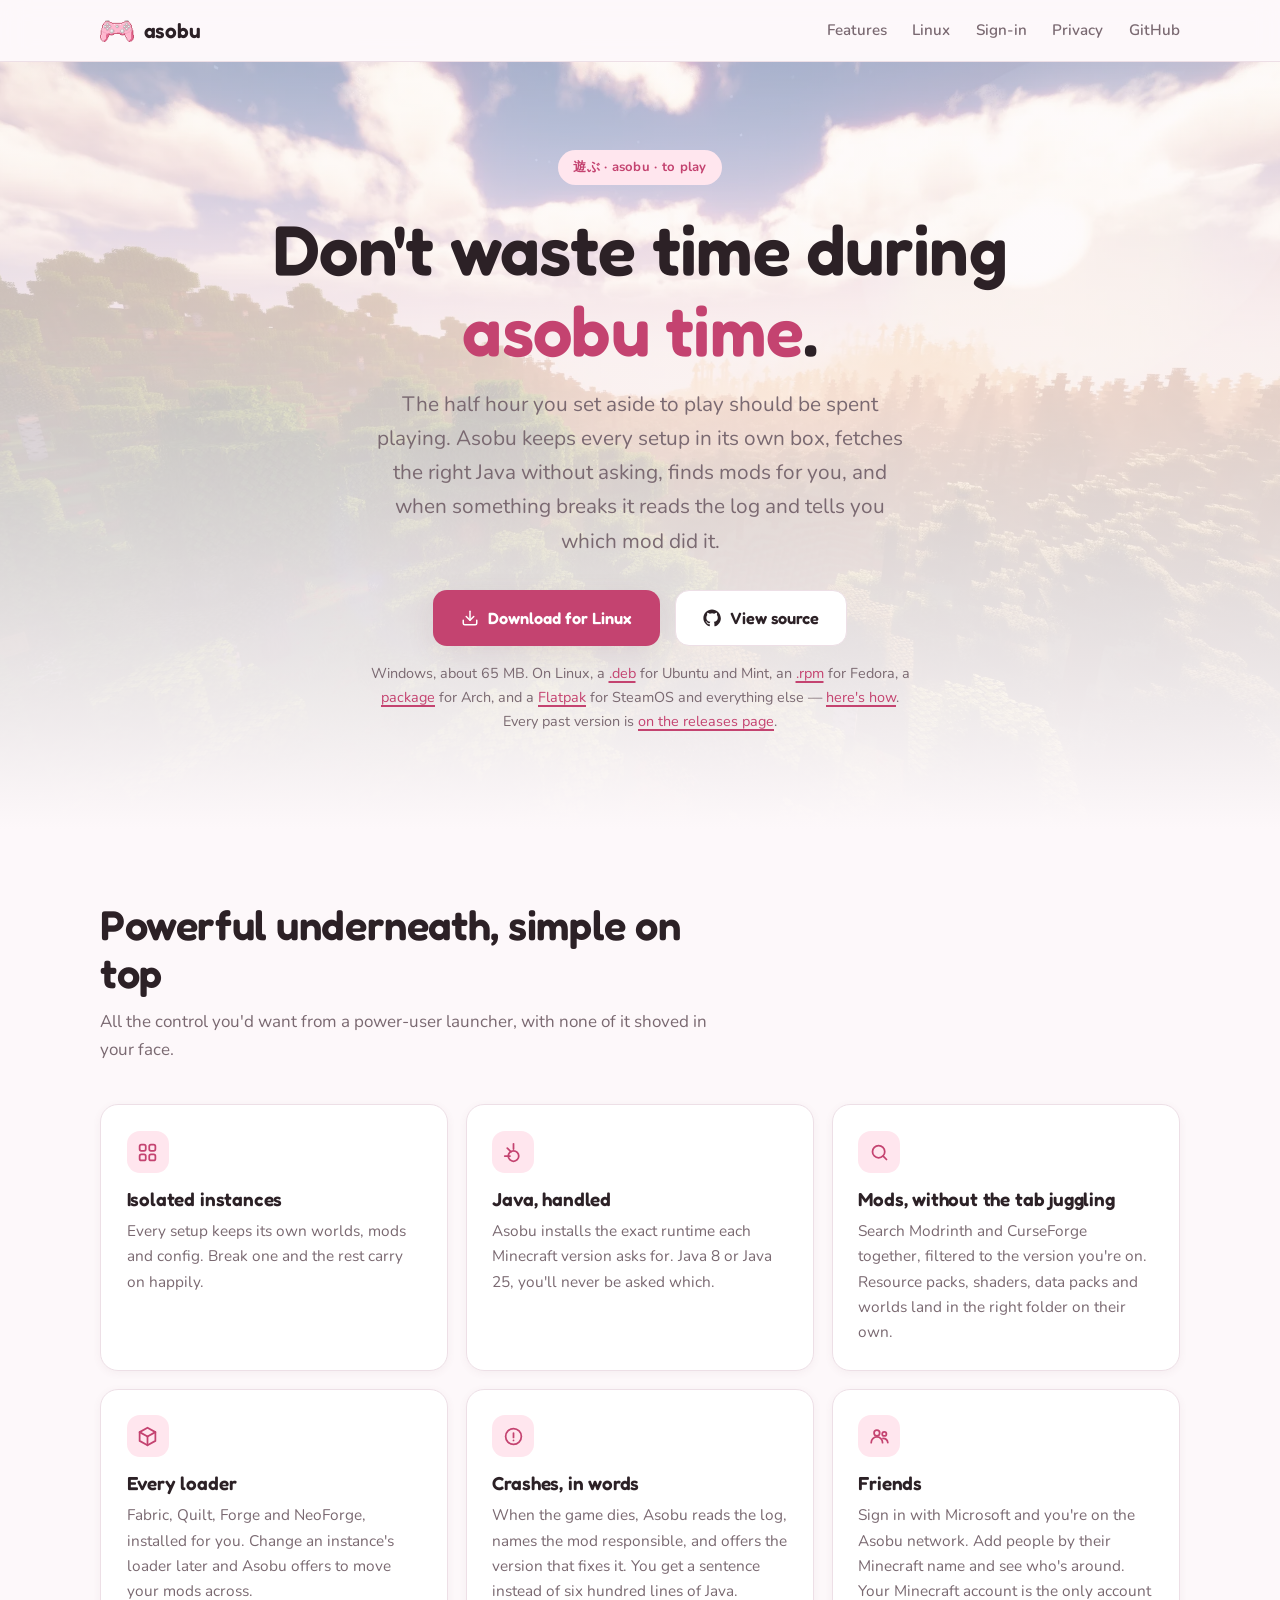
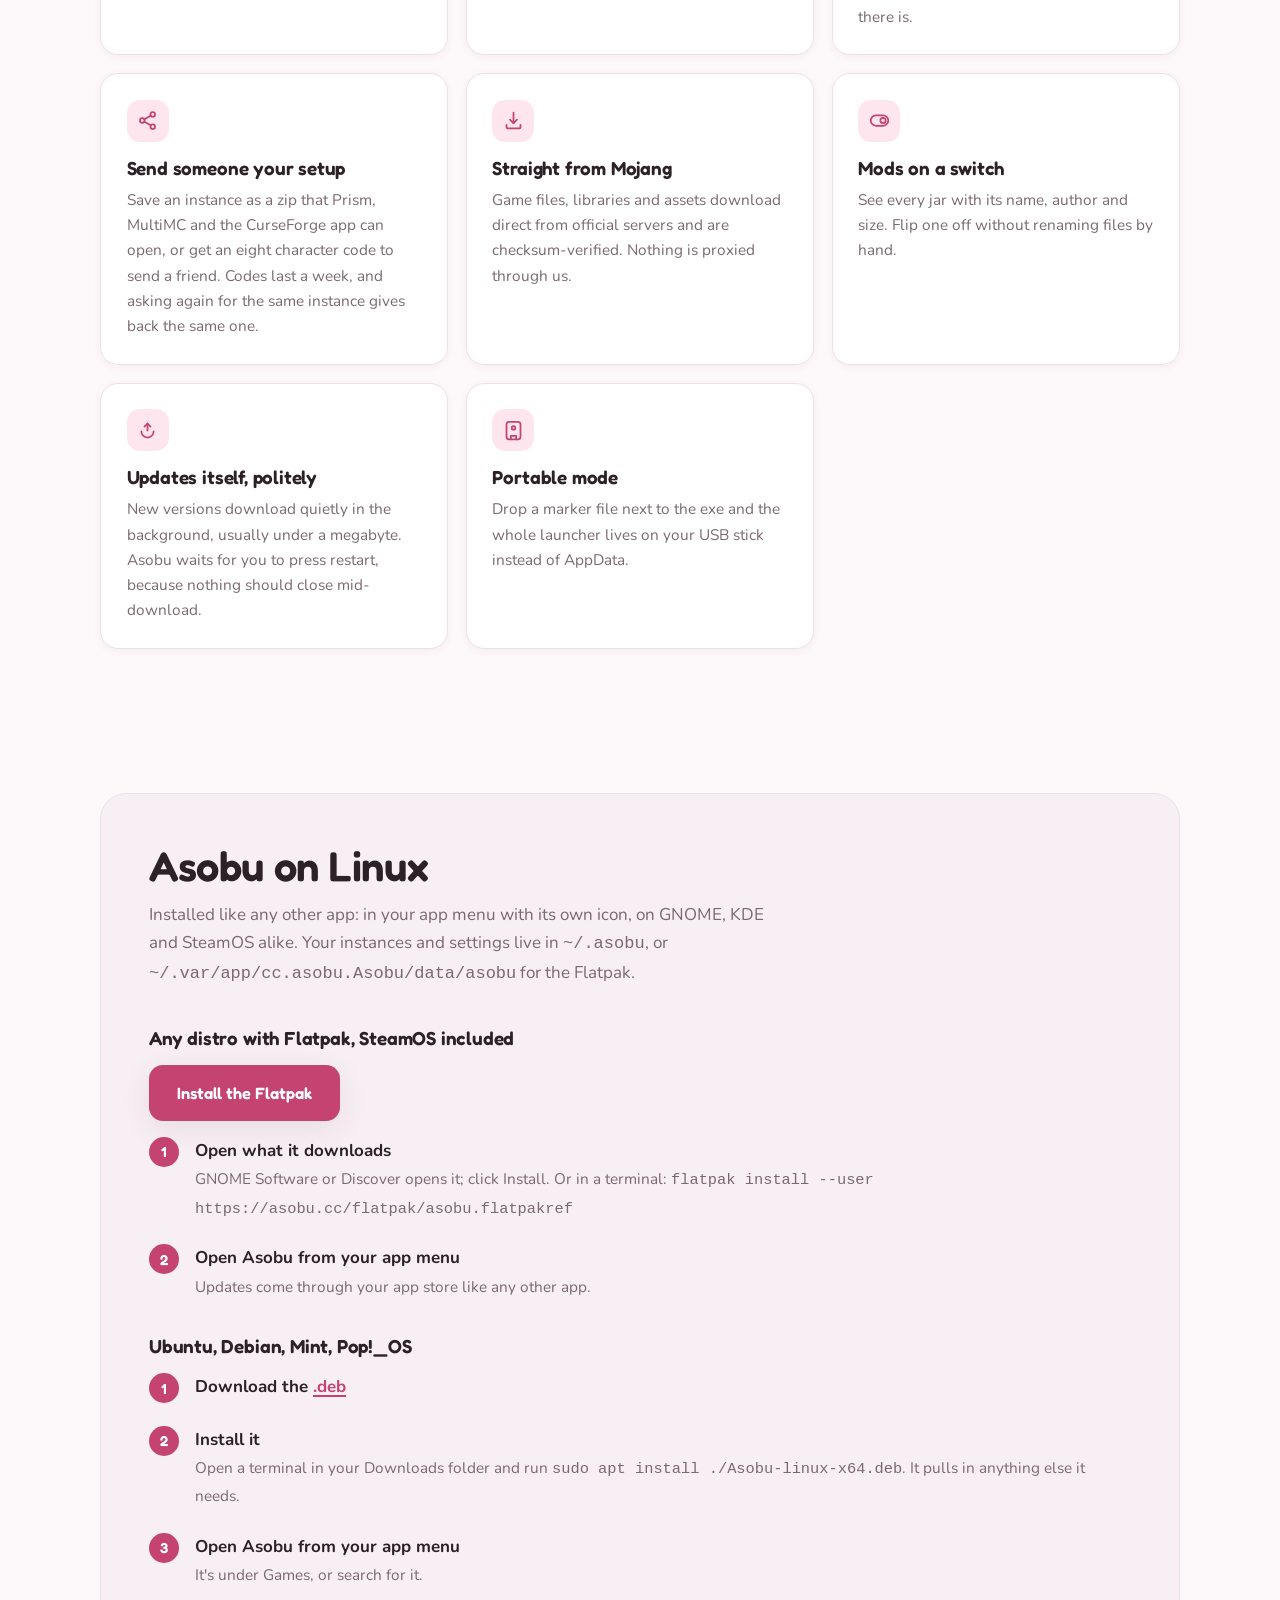
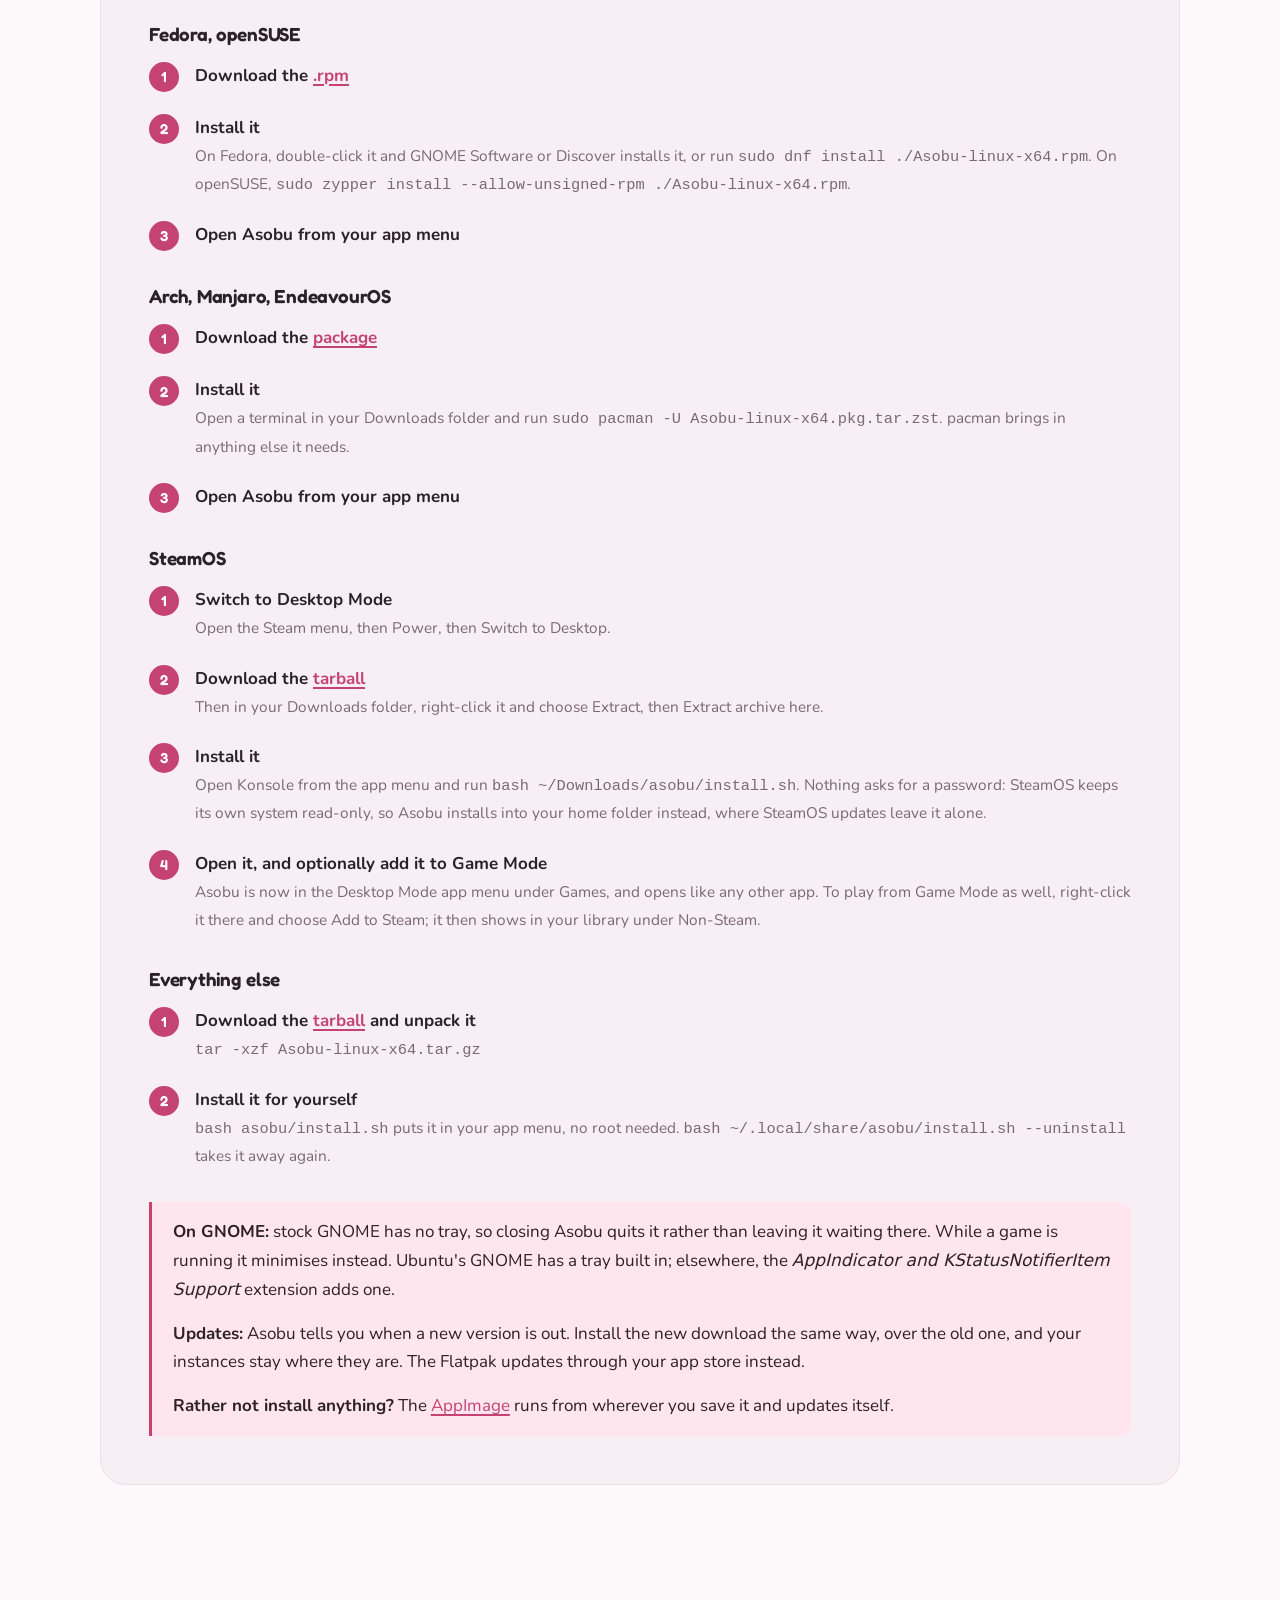
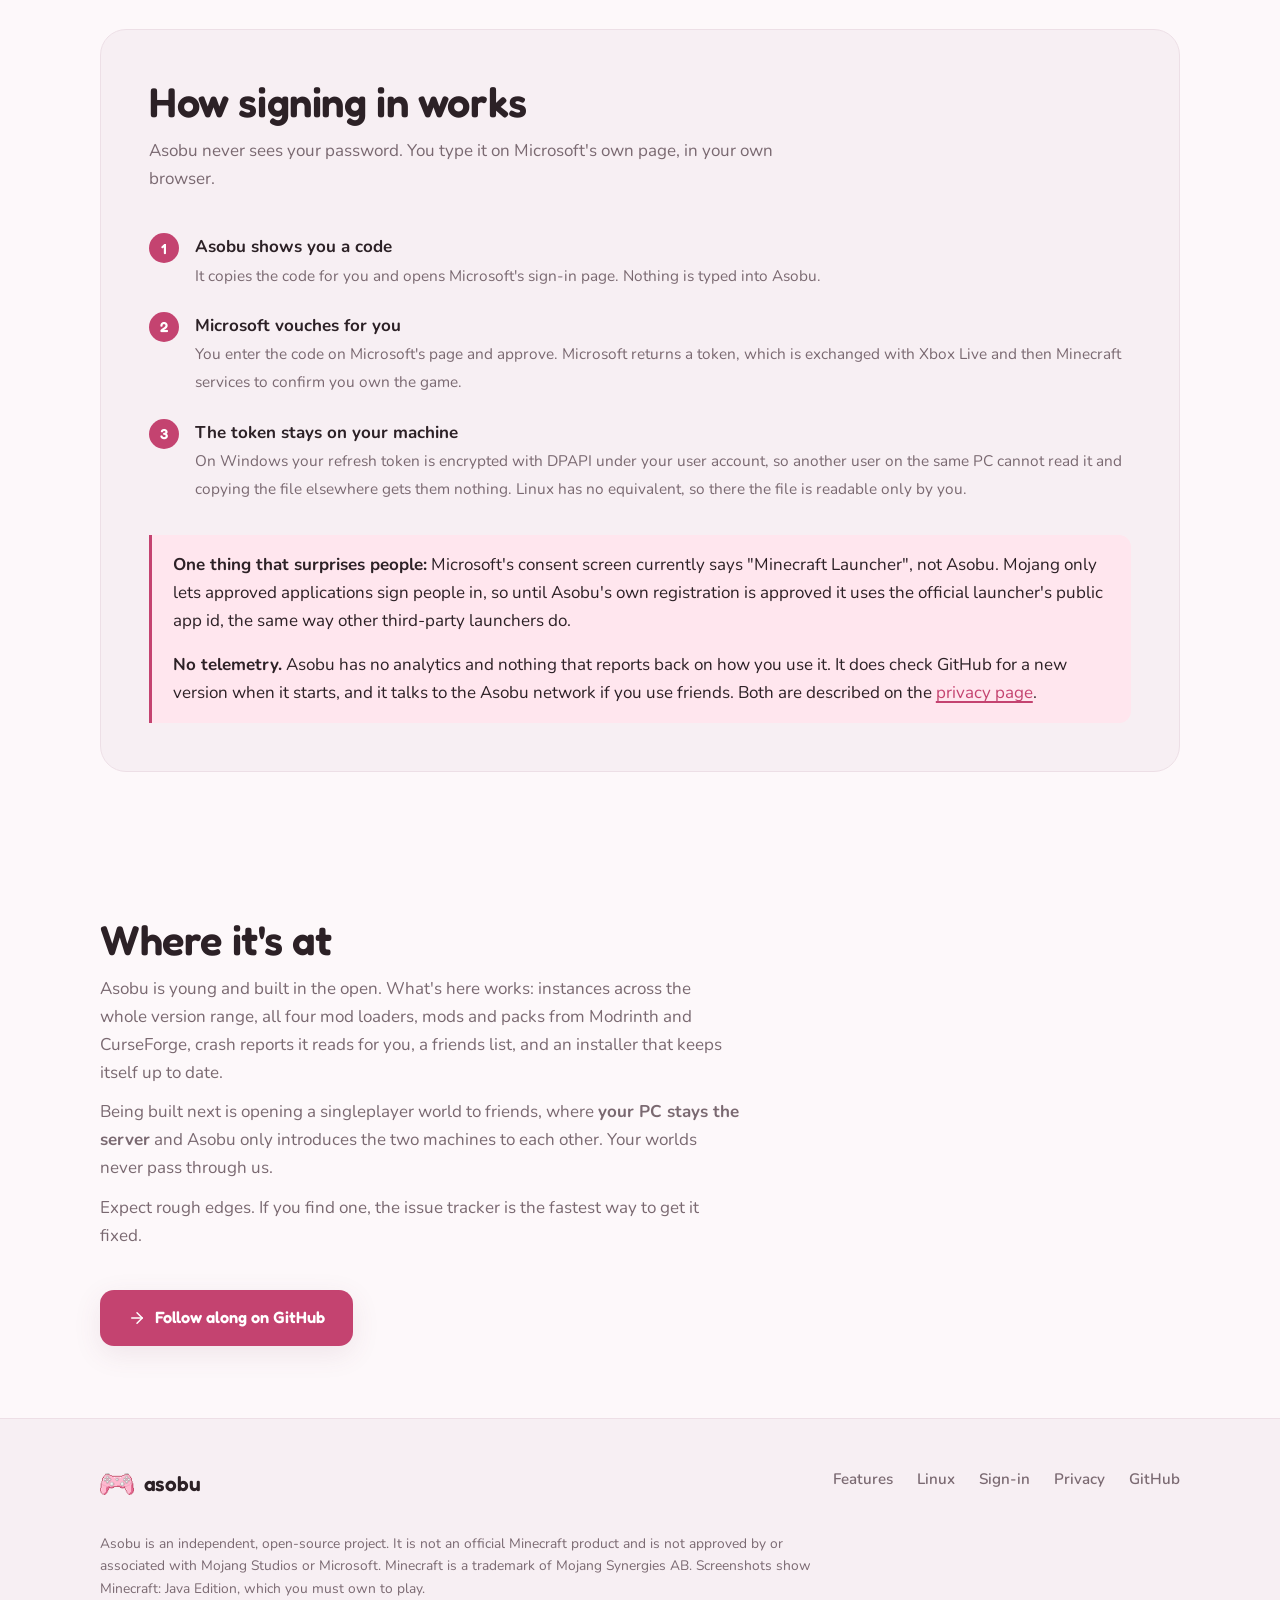
==== commit 2f13fed2: "Add the one-click Flatpak install to the site Co-Authored-By: Claude Opus 5.5 <noreply@anthropic.com" ====
--- a/docs/index.html
+++ b/docs/index.html
@@ -66,7 +66,7 @@
         Windows, about 65&nbsp;MB. On Linux, a
         <a href="https://github.com/Slavik-85/asobu/releases/latest/download/Asobu-linux-x64.deb">.deb</a> for Ubuntu and Mint, an
         <a href="https://github.com/Slavik-85/asobu/releases/latest/download/Asobu-linux-x64.rpm">.rpm</a> for Fedora, a
-        <a href="https://github.com/Slavik-85/asobu/releases/latest/download/Asobu-linux-x64.pkg.tar.zst">package</a> for Arch, and an install for SteamOS
+        <a href="https://github.com/Slavik-85/asobu/releases/latest/download/Asobu-linux-x64.pkg.tar.zst">package</a> for Arch, and a <a href="https://asobu.cc/flatpak/asobu.flatpakref">Flatpak</a> for SteamOS and everything else
         &mdash; <a href="#linux">here's how</a>.
         Every past version is <a href="https://github.com/Slavik-85/asobu/releases">on the releases page</a>.
       </p>
@@ -177,10 +177,27 @@
       <div class="panel">
         <div class="section-head">
           <h2>Asobu on Linux</h2>
-          <p>Installed like any other app: in your app menu with its own icon, on GNOME, KDE and SteamOS alike. Your instances and settings live in <code>~/.asobu</code>.</p>
+          <p>Installed like any other app: in your app menu with its own icon, on GNOME, KDE and SteamOS alike. Your instances and settings live in <code>~/.asobu</code>, or <code>~/.var/app/cc.asobu.Asobu/data/asobu</code> for the Flatpak.</p>
         </div>
 
-        <h3 style="margin:0 0 1rem">Ubuntu, Debian, Mint, Pop!_OS</h3>
+        <h3 style="margin:0 0 1rem">Any distro with Flatpak, SteamOS included</h3>
+        <p style="margin:0 0 1rem"><a class="btn btn-primary" href="https://asobu.cc/flatpak/asobu.flatpakref">Install the Flatpak</a></p>
+        <ol class="steps">
+          <li>
+            <div>
+              <strong>Open what it downloads</strong>
+              <span>GNOME Software or Discover opens it; click Install. Or in a terminal: <code>flatpak install --user https://asobu.cc/flatpak/asobu.flatpakref</code></span>
+            </div>
+          </li>
+          <li>
+            <div>
+              <strong>Open Asobu from your app menu</strong>
+              <span>Updates come through your app store like any other app.</span>
+            </div>
+          </li>
+        </ol>
+
+        <h3 style="margin:2.2rem 0 1rem">Ubuntu, Debian, Mint, Pop!_OS</h3>
         <ol class="steps">
           <li>
             <div>
@@ -287,7 +304,7 @@
 
         <div class="note" style="margin-top:2rem">
           <p><strong>On GNOME:</strong> stock GNOME has no tray, so closing Asobu quits it rather than leaving it waiting there. While a game is running it minimises instead. Ubuntu's GNOME has a tray built in; elsewhere, the <em>AppIndicator and KStatusNotifierItem Support</em> extension adds one.</p>
-          <p><strong>Updates:</strong> Asobu tells you when a new version is out. Install the new download the same way, over the old one, and your instances stay where they are.</p>
+          <p><strong>Updates:</strong> Asobu tells you when a new version is out. Install the new download the same way, over the old one, and your instances stay where they are. The Flatpak updates through your app store instead.</p>
           <p><strong>Rather not install anything?</strong> The <a href="https://github.com/Slavik-85/asobu/releases/latest/download/Asobu.AppImage">AppImage</a> runs from wherever you save it and updates itself.</p>
         </div>
       </div>
